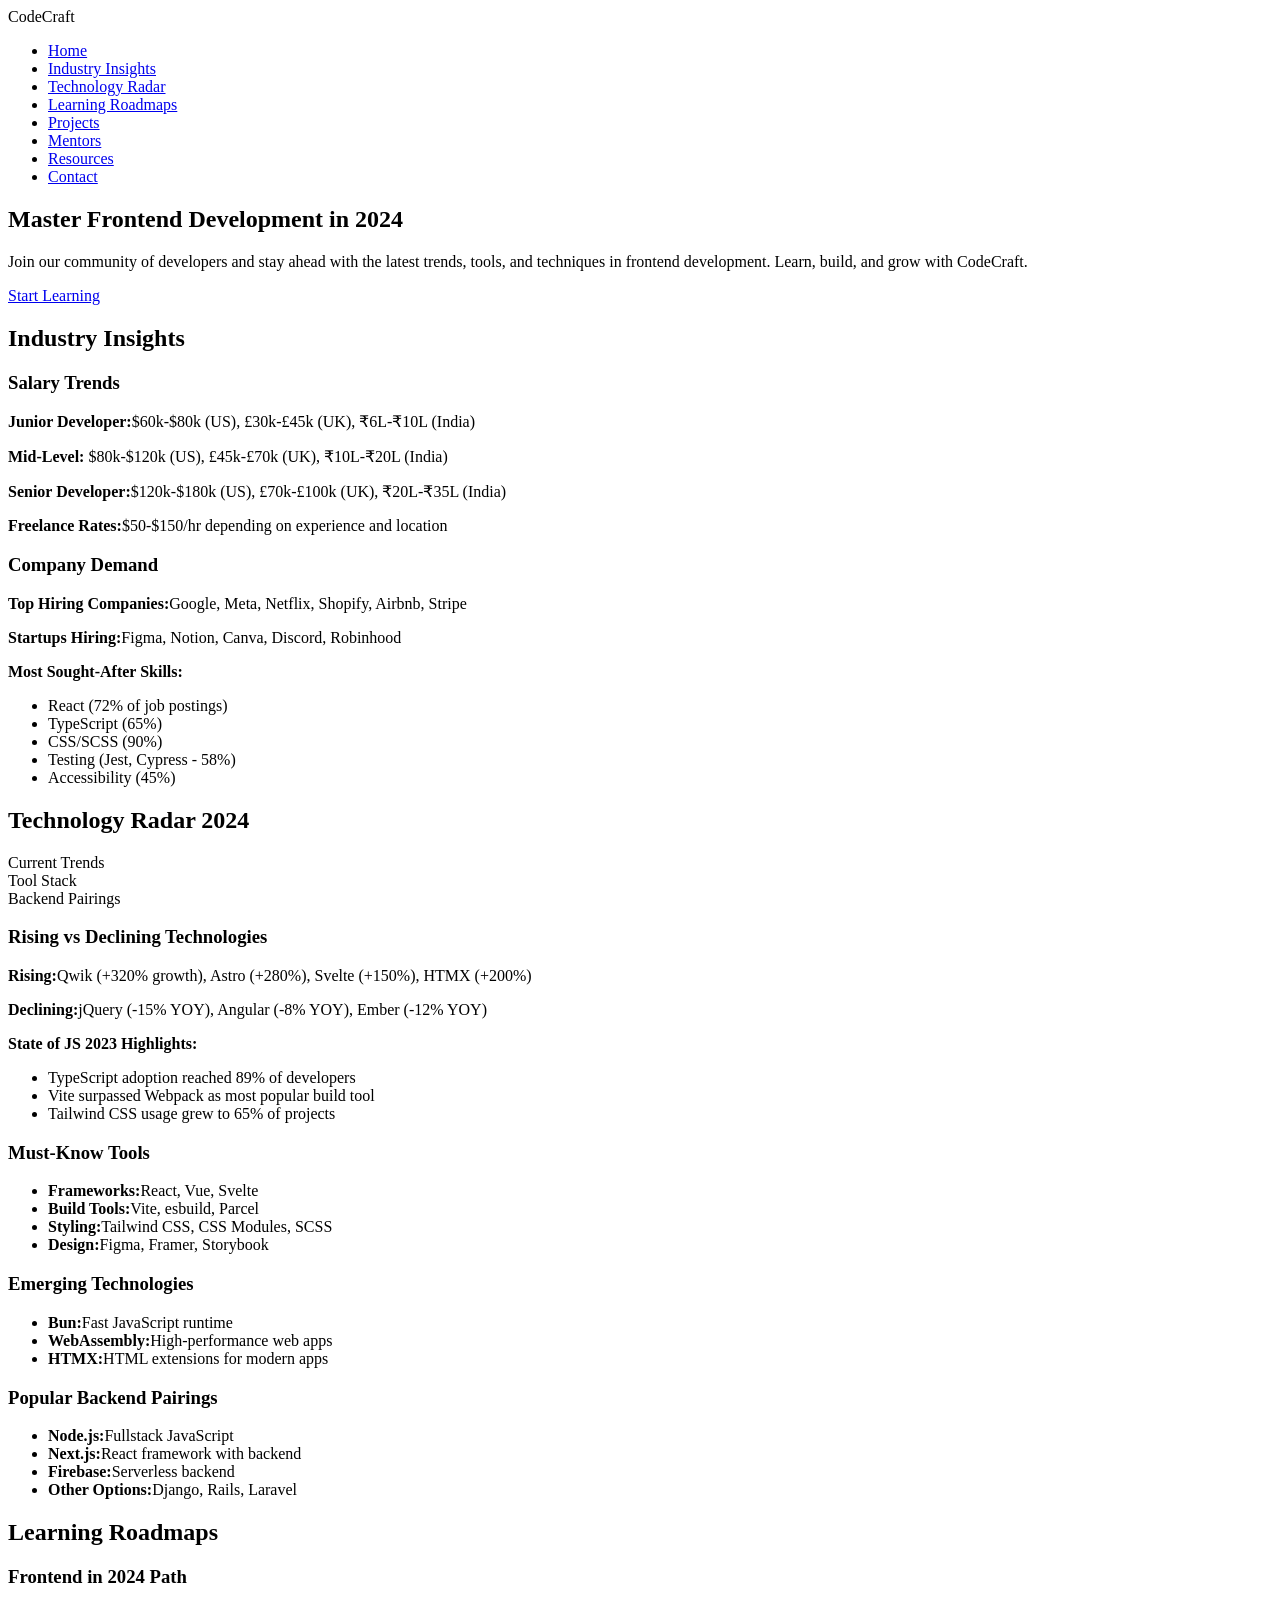
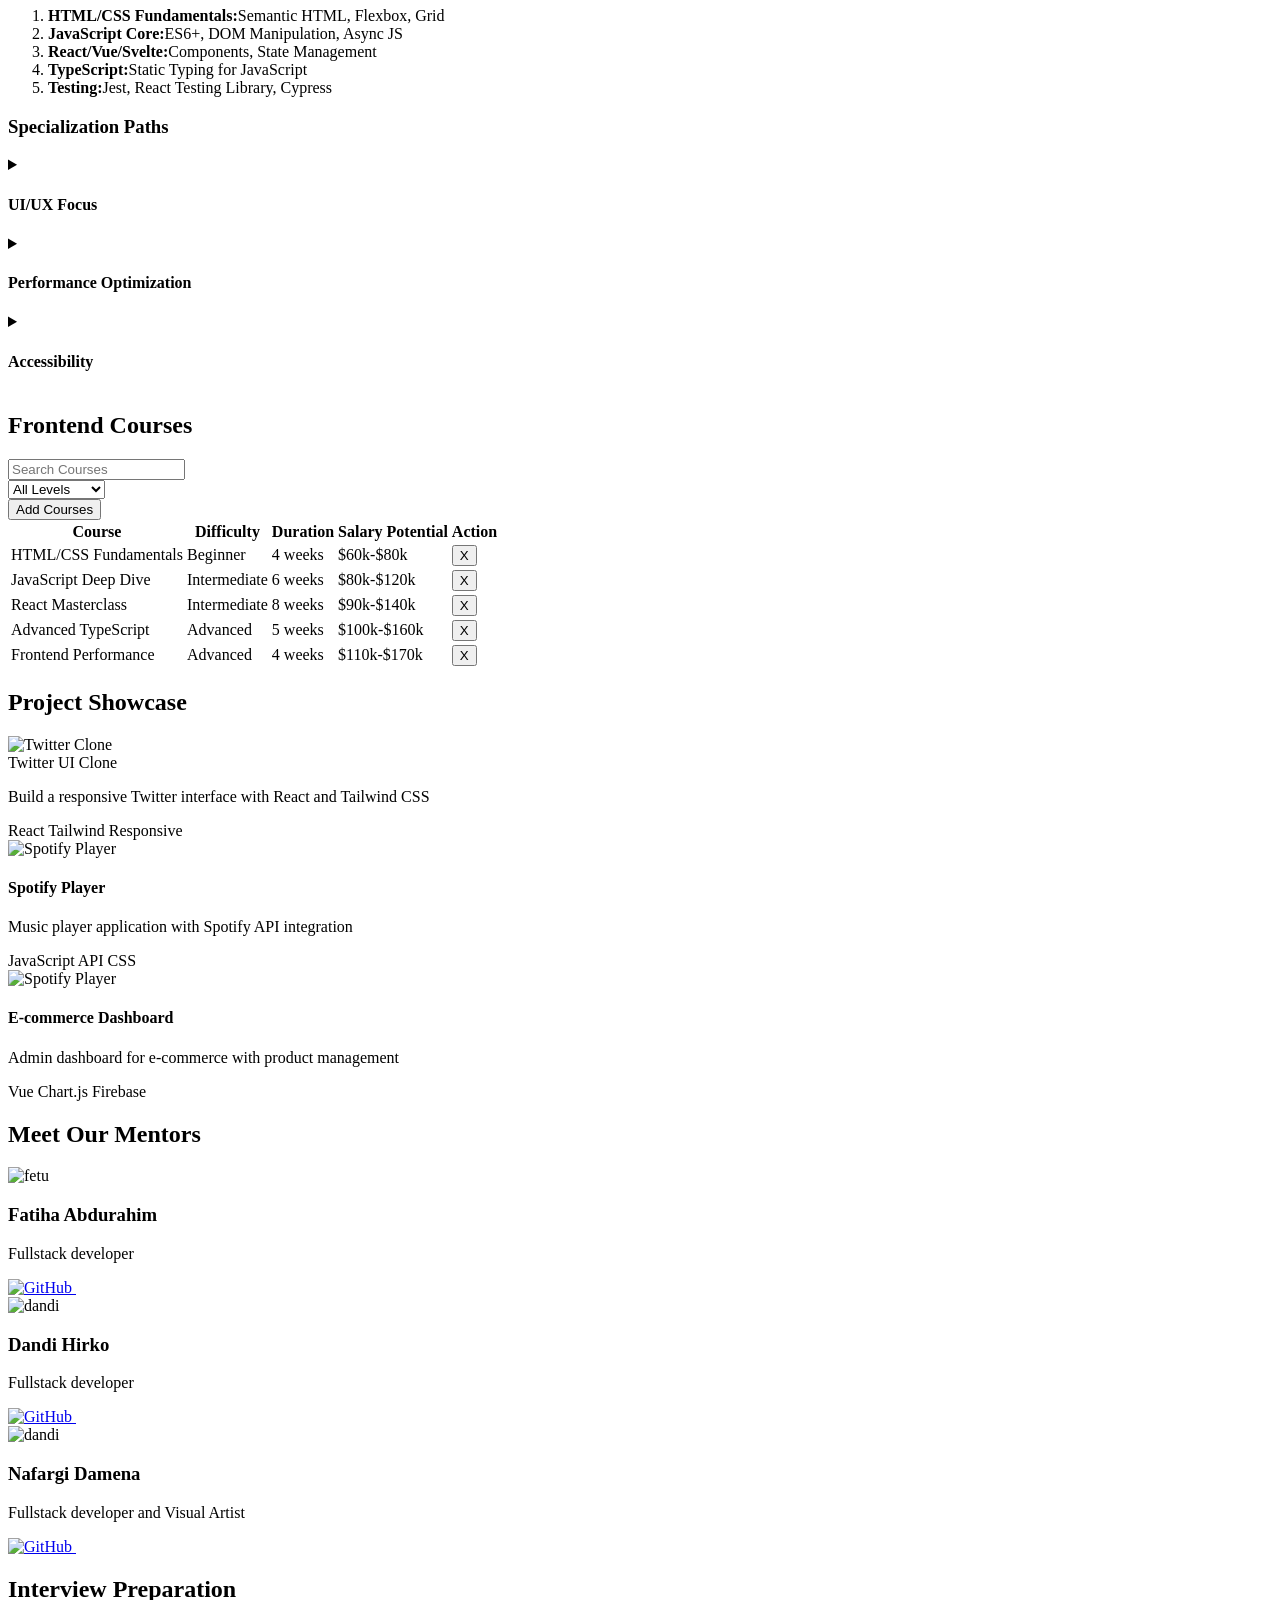
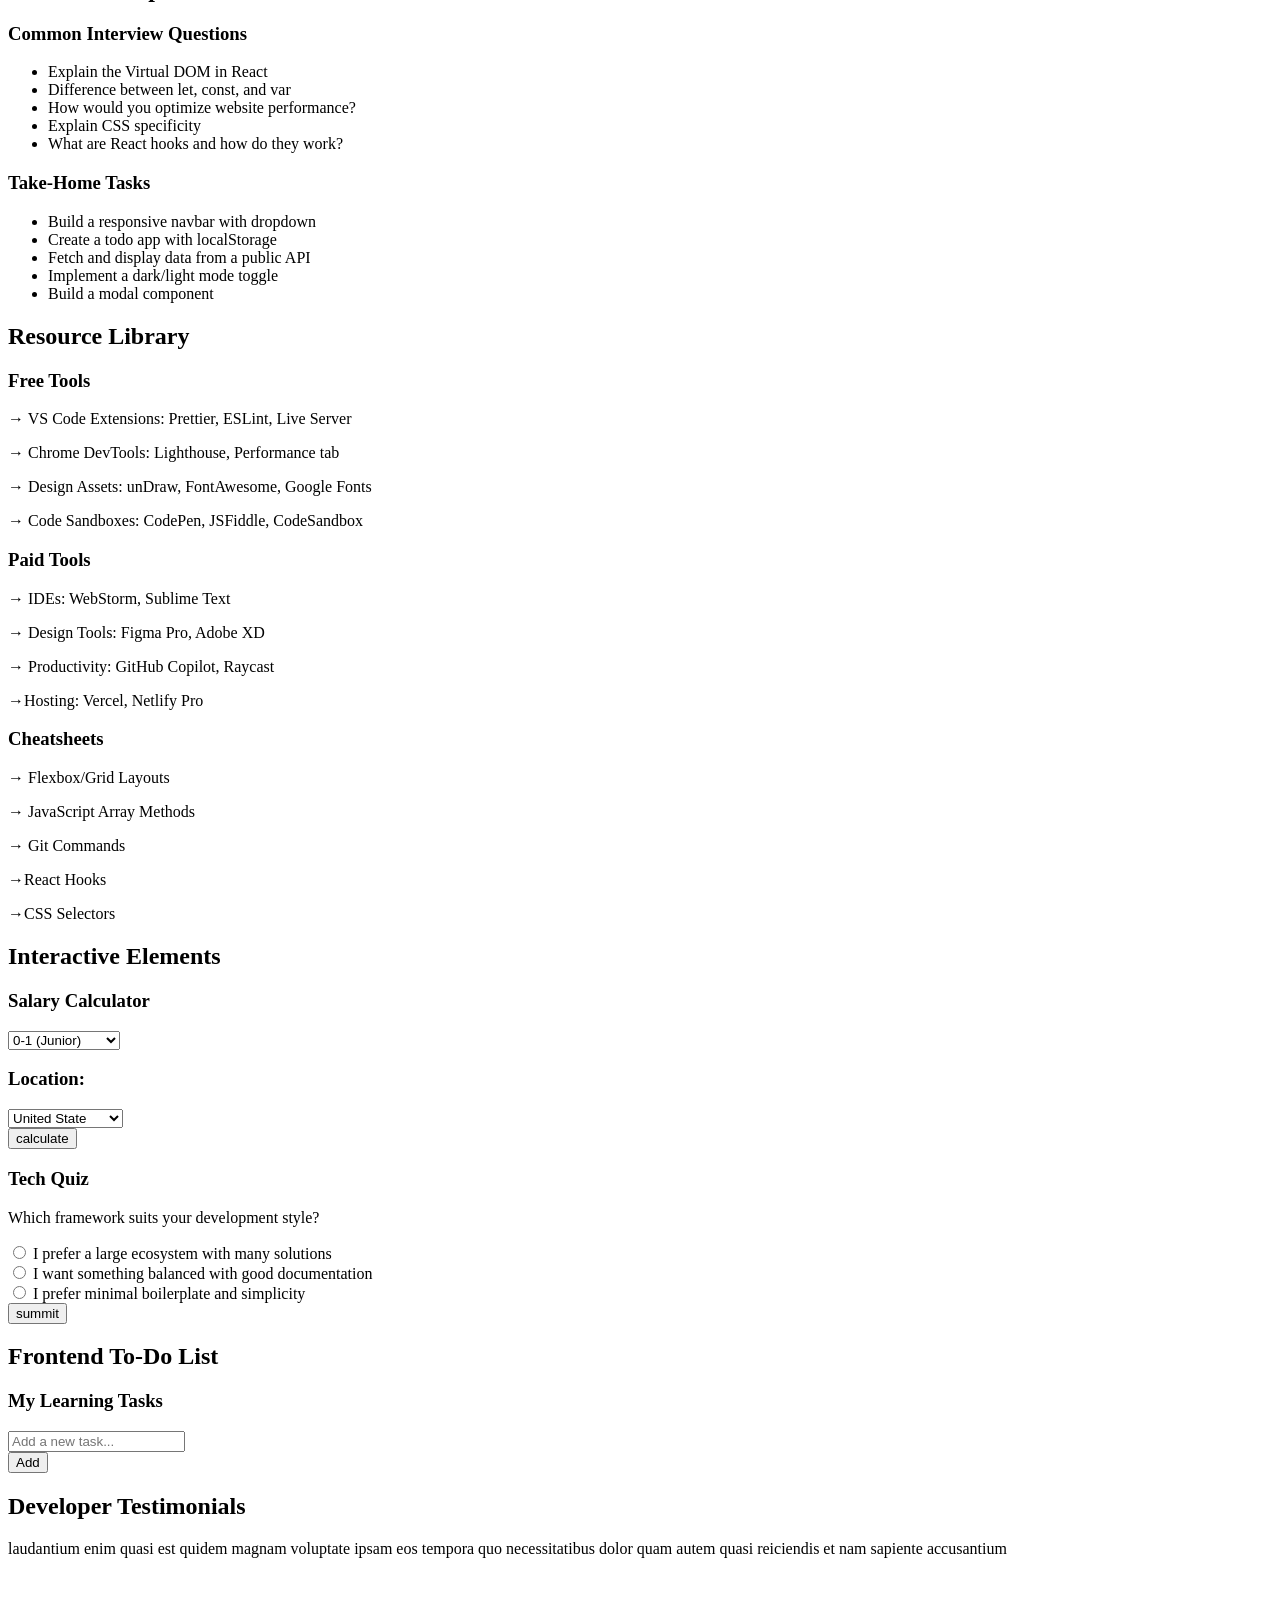
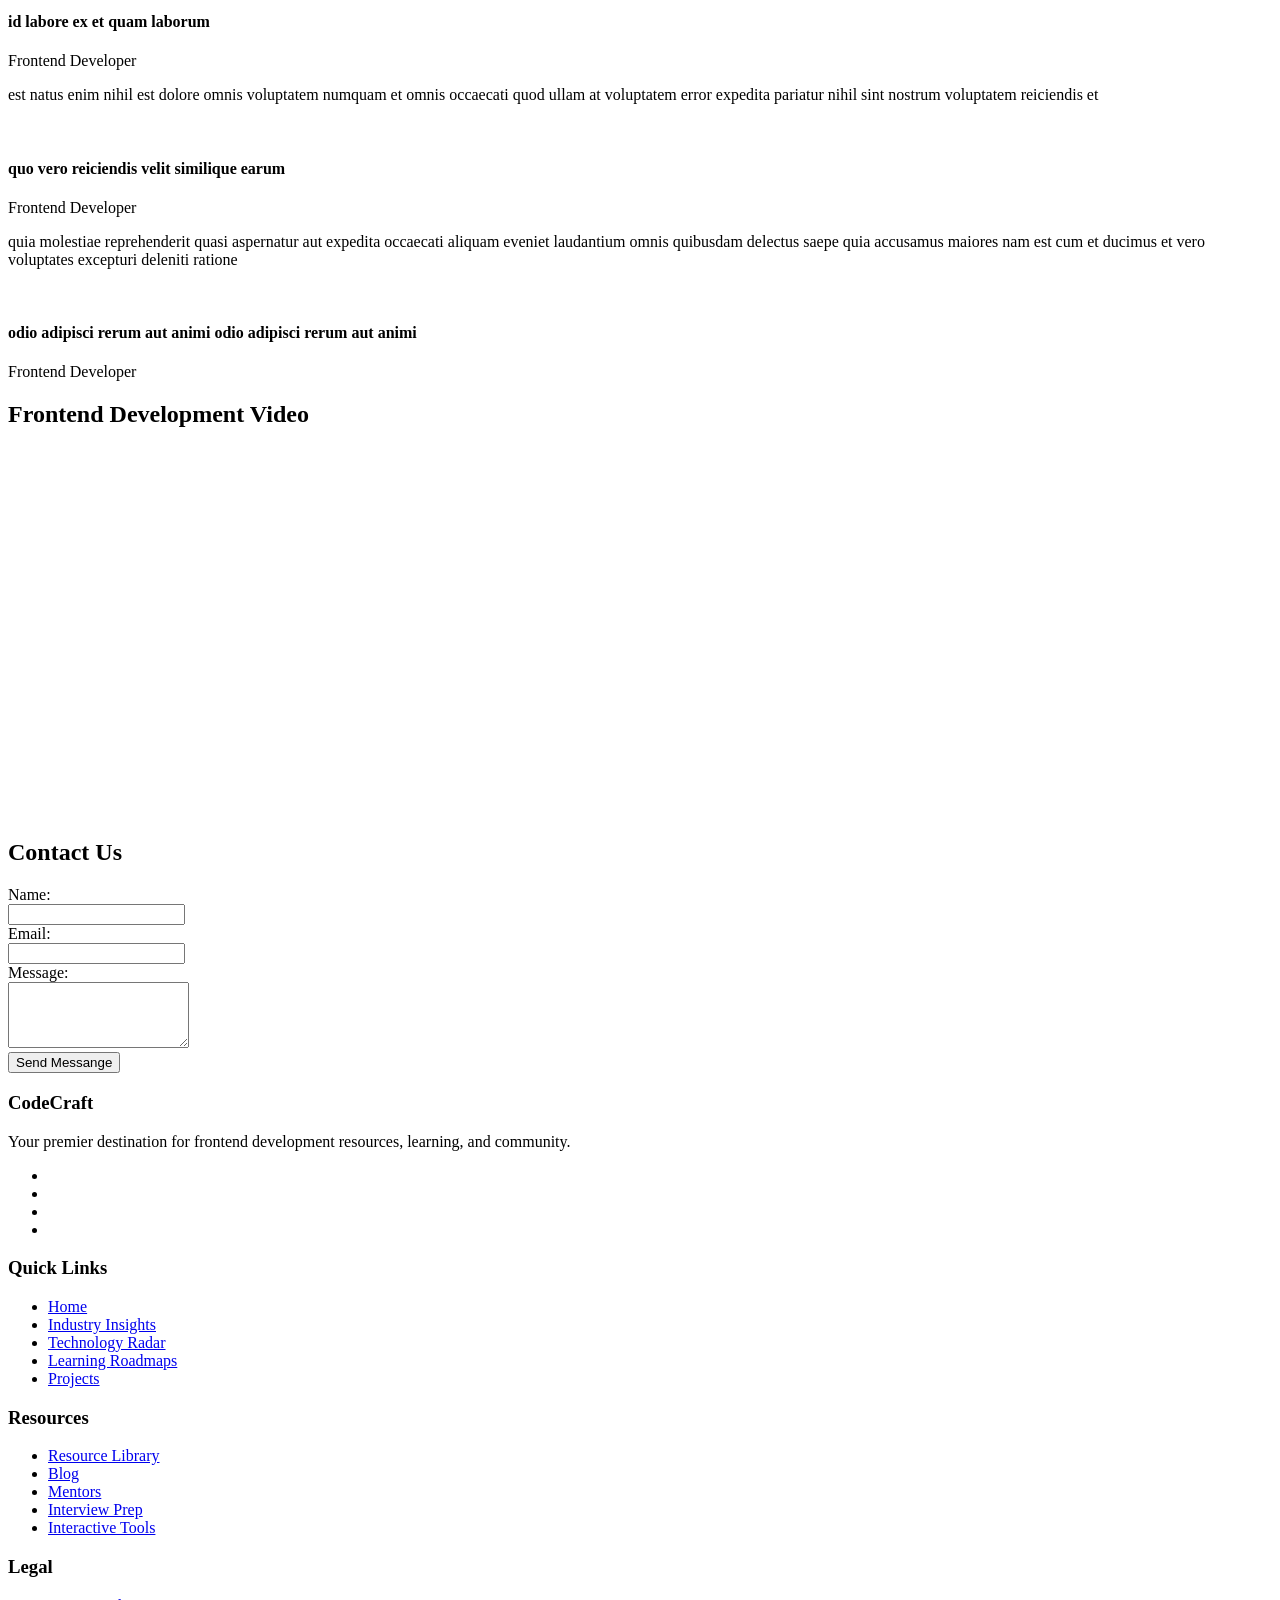
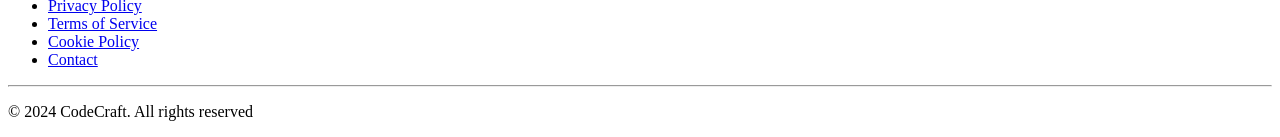
==== craft.html @ 76ecaa7c "Add craft.html" ====
<!DOCTYPE html>
<html lang="en">

<head>
    <meta charset="UTF-8">
    <meta name="viewport" content="width=device-width, initial-scale=1.0">
    <title>code craft | frontend development hub</title>
</head>

<body>
    <header>
        <div class="continer">
            <nav>
                <div>
                    <span>CodeCraft</span>

                </div>
                <div>
                    <ul>
                        <li><a href="#">Home</a></li>
                        <li><a href="#">Industry Insights</a></li>
                        <li><a href="#">Technology Radar</a></li>
                        <li><a href="#">Learning Roadmaps</a></li>
                        <li><a href="#">Projects</a></li>
                        <li><a href="#">Mentors</a></li>
                        <li><a href="#">Resources</a></li>
                        <li><a href="#">Contact</a></li>
                    </ul>

                </div>

            </nav>
        </div>
    </header>
    <section>
        <div>
            <h1>Master Frontend Development in 2024</h1>
            <p>Join our community of developers and stay ahead with the latest trends, tools, and techniques in frontend
                development.
                Learn, build, and grow with CodeCraft.</p>
            <a href=#>Start Learning</a>
        </div>

    </section>
    <section>
        <div>
            <h2>Industry Insights</h2>
            <div>
                <h3>Salary Trends</h3>


                <p><strong>Junior Developer:</strong>$60k-$80k (US), £30k-£45k (UK), ₹6L-₹10L (India)

                <p><strong>Mid-Level:</strong> $80k-$120k (US), £45k-£70k (UK), ₹10L-₹20L (India)</p>

                <p><strong>Senior Developer:</strong>$120k-$180k (US), £70k-£100k (UK), ₹20L-₹35L (India)</p>

                <p><strong>Freelance Rates:</strong>$50-$150/hr depending on experience and location
                </p>
            </div>
            <div>
                <h3>Company Demand</h3>
                <p><strong>Top Hiring Companies:</strong>Google, Meta, Netflix, Shopify, Airbnb, Stripe</p>
                <p><strong>Startups Hiring:</strong>Figma, Notion, Canva, Discord, Robinhood</p>
                <p><strong>Most Sought-After Skills:</strong>
                <ul>
                    <li>React (72% of job postings)</li>
                    <li>TypeScript (65%)</li>
                    <li>CSS/SCSS (90%)</li>
                    <li>Testing (Jest, Cypress - 58%)</li>
                    <li>Accessibility (45%)</li>
                </ul>
                </p>

            </div>
        </div>
    </section>
    <section>
        <div>
            <div>
                <h2>Technology Radar 2024</h2>
            </div>
            <div>
                <div>Current Trends</div>
                <div>Tool Stack</div>
                <div>Backend Pairings</div>
            </div>
            <div>
                <h3>Rising vs Declining Technologies</h3>
                <p><strong>Rising:</strong>Qwik (+320% growth), Astro (+280%), Svelte (+150%), HTMX (+200%)</p>
                <p><strong>Declining:</strong>jQuery (-15% YOY), Angular (-8% YOY), Ember (-12% YOY)</p>
                <p><strong>State of JS 2023 Highlights:</strong>
                <ul>
                    <li>TypeScript adoption reached 89% of developers</li>
                    <li>Vite surpassed Webpack as most popular build tool</li>
                    <li>Tailwind CSS usage grew to 65% of projects</li>
                </ul>
                </p>
            </div>
            <div>
                <h3>Must-Know Tools</h3>
                <ul>
                    <li><strong>Frameworks:</strong>React, Vue, Svelte</li>
                    <li><strong>Build Tools:</strong>Vite, esbuild, Parcel</li>
                    <li><strong>Styling:</strong>Tailwind CSS, CSS Modules, SCSS</li>
                    <li><strong>Design:</strong>Figma, Framer, Storybook</li>
                </ul>
                <h3>Emerging Technologies</h3>
                <ul>
                    <li><strong>Bun:</strong>Fast JavaScript runtime</li>
                    <li><strong>WebAssembly:</strong>High-performance web apps</li>
                    <li><strong>HTMX:</strong>HTML extensions for modern apps</li>
                </ul>
            </div>
            <div>
                <h3>Popular Backend Pairings</h3>
                <ul>
                    <li><strong>Node.js:</strong>Fullstack JavaScript</li>
                    <li><strong>Next.js:</strong>React framework with backend</li>
                    <li><strong>Firebase:</strong>Serverless backend</li>
                    <li><strong>Other Options:</strong>Django, Rails, Laravel</li>
                </ul>
            </div>
        </div>

    </section>
    <section>
        <div>
            <h2>Learning Roadmaps</h2>

            <div>
                <h3>Frontend in 2024 Path</h3>
                <ol>
                    <li>
                        <strong>HTML/CSS Fundamentals:</strong>Semantic HTML, Flexbox, Grid
                    </li>
                    <li>
                        <strong>JavaScript Core:</strong>ES6+, DOM Manipulation, Async JS
                    </li>
                    <li>
                        <strong>React/Vue/Svelte:</strong>Components, State Management
                    </li>
                    <li>
                        <strong>TypeScript:</strong>Static Typing for JavaScript
                    </li>
                    <li>
                        <strong>Testing:</strong>Jest, React Testing Library, Cypress
                    </li>
                </ol>

            </div>
            <div>
                <div>
                    <h3>Specialization Paths</h3>
                </div>
                <div>
                    <details>
                        <summary>
                            <h4>UI/UX Focus</h4>
                        </summary>
                        <ul>
                            <li><strong>Figma for prototyping</strong></li>
                            <li><strong>Framer for animations</strong></li>
                            <li><strong>Design systems</strong></li>
                            <li><strong>User research basics</strong></li>
                        </ul>
                    </details>
                </div>
                <div>
                    <details>
                        <summary>
                            <h4>Performance Optimization</h4>
                        </summary>
                        <ul>
                            <li><strong>Web Vitals metrics</strong></li>
                            <li><strong>Lighthouse audits</strong></li>
                            <li><strong>Bundle size reduction</strong></li>
                            <li><strong>Lazy loading</strong></li>
                        </ul>
                    </details>
                </div>
                <div>
                    <details>
                        <summary>
                            <h4>Accessibility</h4>
                        </summary>
                        <ul>
                            <li><strong>WCAG guidelines</strong></li>
                            <li><strong>ARIA attributes</strong></li>
                            <li><strong>Screen reader testing</strong></li>
                            <li><strong>Color contrast</strong></li>
                        </ul>
                    </details>
                </div>
            </div>
        </div>
    </section>
    <section>
        <div>
            <h2>Frontend Courses</h2>
            <div>
                <div>
                    <input type="text" placeholder="Search Courses">
                </div>
                <div>
                    <select name="" id="">
                        <option value="all">All Levels</option>
                        <option value="beginner">Beginner</option>
                        <option value="intermediate">Intermediate</option>
                        <option value="advanced">Advanced</option>
                    </select>
                </div>
                <div>
                    <button>Add Courses</button>
                </div>
            </div>
            <div>
                <table>
                    <thead>
                        <tr>
                            <th>Course</th>
                            <th>Difficulty</th>
                            <th>Duration</th>
                            <th>Salary Potential</th>
                            <th>Action</th>
                        </tr>
                    </thead>
                    <tbody>

                        <tr>
                            <td>HTML/CSS Fundamentals</td>
                            <td><span>Beginner</span></td>
                            <td>4 weeks</td>
                            <td>$60k-$80k</td>
                            <td><button>X</button></td>
                        </tr>
                        <tr>
                            <td>JavaScript Deep Dive</td>
                            <td><span>Intermediate</span></td>
                            <td>6 weeks</td>
                            <td>$80k-$120k</td>
                            <td><button>X</button></td>
                        </tr>
                        <tr>
                            <td>React Masterclass</td>
                            <td><span>Intermediate</span></td>
                            <td>8 weeks</td>
                            <td>$90k-$140k</td>
                            <td><button>X</button></td>
                        </tr>
                        <tr>

                            <td>Advanced TypeScript</td>
                            <td><span>Advanced</span></td>
                            <td>5 weeks</td>
                            <td>$100k-$160k</td>
                            <td><button>X</button></td>
                        </tr>
                        <tr>
                            <td>Frontend Performance</td>
                            <td><span>Advanced</span></td>
                            <td>4 weeks</td>
                            <td>$110k-$170k</td>
                            <td><button>X</button></td>
                        </tr>

                    </tbody>
                </table>
            </div>
        </div>
    </section>
    <section>
        <div>
            <h2>Project Showcase</h2>
            <div>
                <div>
                    <div><img
                            src="https://img.freepik.com/premium-vector/twitter-logo-square-icon_444390-7003.jpg?w=900"
                            alt="Twitter Clone" width="100px" height="100px">
                    </div>
                    <div>Twitter UI Clone</h4>
                        <p>Build a responsive Twitter interface with React and Tailwind CSS</p>
                    </div>
                    <div>
                        <span>React</span>
                        <span>Tailwind</span>
                        <span>Responsive</span>
                    </div>

                </div>
                <div>
                    <div><img
                            src="https://images.unsplash.com/photo-1614680376573-df3480f0c6ff?ixlib=rb-4.0.3&ixid=M3wxMjA3fDB8MHxwaG90by1wYWdlfHx8fGVufDB8fHx8fA%3D%3D&auto=format&fit=crop&w=1074&q=80"
                            alt="Spotify Player" width="100px" height="100px">
                    </div>
                    <div>
                        <h4>Spotify Player</h4>
                        <p>Music player application with Spotify API integration</p>
                    </div>
                    <div>
                        <span>JavaScript</span>
                        <span>API</span>
                        <span>CSS</span>
                    </div>

                </div>
                <div>
                    <div><img
                            src="https://images.unsplash.com/photo-1551288049-bebda4e38f71?ixlib=rb-4.0.3&ixid=M3wxMjA3fDB8MHxwaG90by1wYWdlfHx8fGVufDB8fHx8fA%3D%3D&auto=format&fit=crop&w=1170&q=80"
                            alt="Spotify Player" width="100px" height="100px">
                    </div>
                    <div>
                        <h4>E-commerce Dashboard</h4>
                        <p>Admin dashboard for e-commerce with product management</p>
                    </div>
                    <div>
                        <span>Vue</span>
                        <span>Chart.js</span>
                        <span>Firebase</span>
                    </div>
                </div>
            </div>
        </div>
    </section>
    <section>
        <div>
            <h2>Meet Our Mentors</h2>
            <div>
                <div>
                    <img src="https://zcodecrafthub.netlify.app/feti.jpg" alt="fetu" width="100px" height="130px">
                </div>
                <div>
                    <h3>Fatiha Abdurahim</h3>
                    <p>Fullstack developer</p>
                </div>
                <div>
                    <a href="https://github.com/FetuTechTamer" target="_blank" aria-label="GitHub">
                        <img src="https://cdn-icons-png.flaticon.com/512/25/25231.png" alt="GitHub" width="10px">
                    </a>
                    <a
                        href="https://www.linkedin.com/in/fethiya-abdurehim-3a0248331/?utm_source=share&utm_campaign=share_via&utm_content=profile&utm_medium=android_app">
                        <img src="https://encrypted-tbn0.gstatic.com/images?q=tbn:ANd9GcQHjaWdL1jThxGQEdDfHxH_ePiadNNNBwbu6A&s"
                            alt="" width="10px">
                    </a>

                </div>
            </div>
            <div>
                <div>
                    <img src="https://zcodecrafthub.netlify.app/dandi.jpg" alt="dandi" width="100px" height="130px">
                </div>
                <div>
                    <h3>Dandi Hirko</h3>
                    <p>Fullstack developer</p>
                </div>
                <div>
                    <a href="https://github.com/dandi" target="_blank" aria-label="GitHub">
                        <img src="https://cdn-icons-png.flaticon.com/512/25/25231.png" alt="GitHub" width="10px">
                    </a>
                    <a href="https://www.linkedin.com/in/dandi/">
                        <img src="https://encrypted-tbn0.gstatic.com/images?q=tbn:ANd9GcQHjaWdL1jThxGQEdDfHxH_ePiadNNNBwbu6A&s"
                            alt="" width="10px">
                    </a>

                </div>
            </div>
            <div>
                <div>
                    <img src="https://zcodecrafthub.netlify.app/nafi.jpg" alt="dandi" width="100px" height="130px">
                </div>
                <div>
                    <h3>Nafargi Damena</h3>
                    <p>Fullstack developer and Visual Artist</p>
                </div>
                <div>
                    <a href="https://github.com/nafargi" target="_blank" aria-label="GitHub">
                        <img src="https://cdn-icons-png.flaticon.com/512/25/25231.png" alt="GitHub" width="10px">
                    </a>
                    <a href="https://www.linkedin.com/in/nafargidamena/">
                        <img src="https://encrypted-tbn0.gstatic.com/images?q=tbn:ANd9GcQHjaWdL1jThxGQEdDfHxH_ePiadNNNBwbu6A&s"
                            alt="" width="10px">
                    </a>

                </div>
            </div>

        </div>
    </section>
    <section>
        <div>
            <h2>Interview Preparation</h2>
            <div>
                <h3>Common Interview Questions</h3>
                <ul>
                    <li>Explain the Virtual DOM in React</li>
                    <li>Difference between let, const, and var</li>
                    <li>How would you optimize website performance?</li>
                    <li>Explain CSS specificity</li>
                    <li>What are React hooks and how do they work?</li>
                </ul>
            </div>
            <div>
                <h3>Take-Home Tasks</h3>
                <ul>
                    <li>Build a responsive navbar with dropdown</li>
                    <li>Create a todo app with localStorage
                    </li>
                    <li>Fetch and display data from a public API</li>
                    <li>Implement a dark/light mode toggle</li>
                    <li>Build a modal component</li>
                </ul>
            </div>
        </div>
    </section>
    <section>
        <div>
            <h2>Resource Library</h2>
            <div>
                <h3>Free Tools</h3>
                <p>&rarr; VS Code Extensions: Prettier, ESLint, Live Server</p>
                <p>&rarr; Chrome DevTools: Lighthouse, Performance tab</p>
                <p>&rarr; Design Assets: unDraw, FontAwesome, Google Fonts</p>
                <p>&rarr; Code Sandboxes: CodePen, JSFiddle, CodeSandbox</p>

            </div>
            <div>
                <h3>Paid Tools</h3>
                <p>&rarr; IDEs: WebStorm, Sublime Text</p>
                <p>&rarr; Design Tools: Figma Pro, Adobe XD</p>
                <p>&rarr; Productivity: GitHub Copilot, Raycast</p>
                <p>&rarr;Hosting: Vercel, Netlify Pro</p>
            </div>
            <div>
                <h3>Cheatsheets</h3>
                <p>&rarr; Flexbox/Grid Layouts</p>
                <p>&rarr; JavaScript Array Methods</p>
                <p>&rarr; Git Commands</p>
                <p>&rarr;React Hooks</p>
                <p>&rarr;CSS Selectors</p>
            </div>
        </div>
    </section>
    <section>
        <div>
            <div>
                <h2>Interactive Elements</h2>
                <div>
                    <label for="">
                        <h3>Salary Calculator</h3>
                    </label>
                    <select name="" id="">
                        <option value="Junior">0-1 (Junior)</option>
                        <option value="Mid-Level">2-4 (Mid-Level)</option>
                        <option value="Senior">5+ (Senior)</option>
                    </select>
                </div>
                <div>
                    <label for="">
                        <h3>Location:</h3>
                    </label>
                    <select name="" id="">
                        <option value="US">United State</option>
                        <option value="Uk">United kingdom</option>
                        <option value="Europe">Europe</option>
                        <option value="India">India</option>
                        <option value="global">Remot (global)</option>
                    </select>
                </div>
                <div>
                    <button>calculate</button>
                </div>
            </div>
            <h3>Tech Quiz</h3>
            <div>
                <div>
                    <p>Which framework suits your development style?</p>
                </div>
                <div>
                    <div>
                        <input type="radio" name="Quiz" id="option1" value="React">
                        <label for="option1">I prefer a large ecosystem with many solutions</label>
                    </div>
                    <div>
                        <input type="radio" name="Quiz" id="option2" value="React">
                        <label for="option2">I want something balanced with good documentation</label>
                    </div>
                    <div>
                        <input type="radio" name="Quiz" id="option3" value="React">
                        <label for="option3">I prefer minimal boilerplate and simplicity</label>
                    </div>

                </div>
                <div>
                    <button>summit</button>
                </div>
            </div>
        </div>
    </section>
    <section>
        <div>
            <h2>Frontend To-Do List</h2>
            <div>
                <div>
                    <h3>My Learning Tasks</h3>
                </div>
                <div>
                    <input type="label" placeholder="Add a new task...">
                </div>
                <div>
                    <button>Add</button>
                </div>
            </div>
        </div>
    </section>
    <section>
        <div>
            <h2>Developer Testimonials</h2>
            <div>
                <div>
                    <p>laudantium enim quasi est quidem magnam voluptate ipsam eos tempora quo necessitatibus dolor quam
                        autem quasi reiciendis
                        et nam sapiente accusantium</p>
                </div>
                <div>
                    <div>
                        <img src="https://i.pravatar.cc/100?img=1" alt="" width 80px>
                    </div>
                    <div>
                        <h4>id labore ex et quam laborum</h4>
                        <p>Frontend Developer</p>
                    </div>
                </div>
            </div>
            <div>
                <div>
                    <div>
                        <div>
                            <p>est natus enim nihil est dolore omnis voluptatem numquam et omnis occaecati quod ullam at
                                voluptatem error expedita
                                pariatur nihil sint nostrum voluptatem reiciendis et</p>
                        </div>
                        <div>
                            <div>
                                <img src="https://i.pravatar.cc/100?img=2" alt="" width 80px>
                            </div>
                            <div>
                                <h4>quo vero reiciendis velit similique earum</h4>
                                <p>Frontend Developer</p>
                            </div>
                        </div>
                    </div>
                </div>
            </div>
            <div>
                <div>
                    <div>
                        <p>quia molestiae reprehenderit quasi aspernatur aut expedita occaecati aliquam eveniet
                            laudantium omnis quibusdam delectus
                            saepe quia accusamus maiores nam est cum et ducimus et vero voluptates excepturi deleniti
                            ratione</p>
                    </div>
                    <div>
                        <div>
                            <img src="https://i.pravatar.cc/100?img=3" alt="" width 80px>
                        </div>
                        <div>
                            <h4>odio adipisci rerum aut animi
                                odio adipisci rerum aut animi</h4>
                            <p>Frontend Developer</p>
                        </div>
                    </div>
                </div>
            </div>

        </div>
    </section>
    <section>
        <div>
            <h2>Frontend Development Video</h2>
            <div>
                <iframe width="652" height="367" src="https://www.youtube.com/embed/Tef1e9FiSR0"
                    title="The Complete Frontend Developer Roadmap" frameborder="0"
                    allow="accelerometer; autoplay; clipboard-write; encrypted-media; gyroscope; picture-in-picture; web-share"
                    referrerpolicy="strict-origin-when-cross-origin" allowfullscreen></iframe>
            </div>
        </div>
    </section>
    <section>
        <div>
            <h2>Contact Us</h2>
            <div>
                <div>
                    <form action="" method="post">
                        <label for="name">Name:</label><br>
                        <input type="text" id="name" name="name" required><br>

                        <label for="name">Email:</label><br>
                        <input type="email" id="name" name="email" required><br>
                        <label for="message">Message:</label><br>
                        <textarea name="message" id="message" rows="4" required></textarea><br>
                </div>
                <div>
                    <input type="submit" value="Send Messange">
                </div>
            </div>
        </div>
    </section>

    <footer>
        <div>
            <div>
                <h3>CodeCraft</h3>
                <p>Your premier destination for frontend development resources, learning, and community.
                </p>
                <div>
                    <ul>
                        <li><a href="https://zcodecrafthub.netlify.app/#" target="_blank" aria-label="Twitter"><img
                                    src="https://i0.wp.com/nathanogden.com/wp-content/uploads/2017/06/Twitter-White-Logo.png?w=280&ssl=1"
                                    alt="" width="10px"></a></li>
                        <li><a href="https://zcodecrafthub.netlify.app/#" target="_blank" aria-label="GitHub"><img
                                    src="https://ph-files.imgix.net/60058201-2c97-4b80-bf4f-3ced91160181.png?auto=format"
                                    alt="" width="10px"></a></li>
                        <li><a href="https://zcodecrafthub.netlify.app/#" target="_blank" aria-label="YouTube"><img
                                    src="https://cdn-icons-png.flaticon.com/256/121/121504.png" alt="" width="10px"></a>
                        </li>
                        <li><a href="https://zcodecrafthub.netlify.app/#" target="_blank" aria-label="Linkedin"><img
                                    src="https://www.logo.wine/a/logo/LinkedIn/LinkedIn-Icon-Black-Logo.wine.svg" alt=""
                                    width="15px"></a></li>


                    </ul>
                </div>
            </div>
            <div>
                <h3>Quick Links</h3>
                <div>
                    <ul>
                        <li><a href="https://zcodecrafthub.netlify.app/#home">Home</a></li>
                        <li><a href="https://zcodecrafthub.netlify.app/#insights">Industry Insights</a></li>
                        <li><a href="https://zcodecrafthub.netlify.app/#tech">Technology Radar</a></li>
                        <li><a href="https://zcodecrafthub.netlify.app/#learning">Learning Roadmaps</a></li>
                        <li><a href="https://zcodecrafthub.netlify.app/#projects">Projects</a></li>
                    </ul>
                </div>
            </div>
            <div>
                <h3>Resources</h3>
                <div>
                    <ul>
                        <li><a href="https://zcodecrafthub.netlify.app/#resources">Resource Library</a></li>
                        <li><a href="https://zcodecrafthub.netlify.app/#blog">Blog</a></li>
                        <li><a href="https://zcodecrafthub.netlify.app/#mentors">Mentors</a></li>
                        <li><a href="https://zcodecrafthub.netlify.app/#interview">Interview Prep</a></li>
                        <li><a href="https://zcodecrafthub.netlify.app/#interactive">Interactive Tools</a></li>
                    </ul>
                </div>
            </div>
            <div>
                <h3>Legal</h3>
                <div>
                    <ul>
                        <li><a href="https://zcodecrafthub.netlify.app/#">Privacy Policy</a></li>
                        <li><a href="https://zcodecrafthub.netlify.app/#">Terms of Service</a></li>
                        <li><a href="https://zcodecrafthub.netlify.app/#">Cookie Policy</a></li>
                        <li><a href="https://zcodecrafthub.netlify.app/#contact">Contact</a></li>
                    </ul>
                </div>
            </div>
            <hr>
            <div>
                <p>© 2024 CodeCraft. All rights reserved</p>
            </div>
        </div>
    </footer>
</body>

</html>
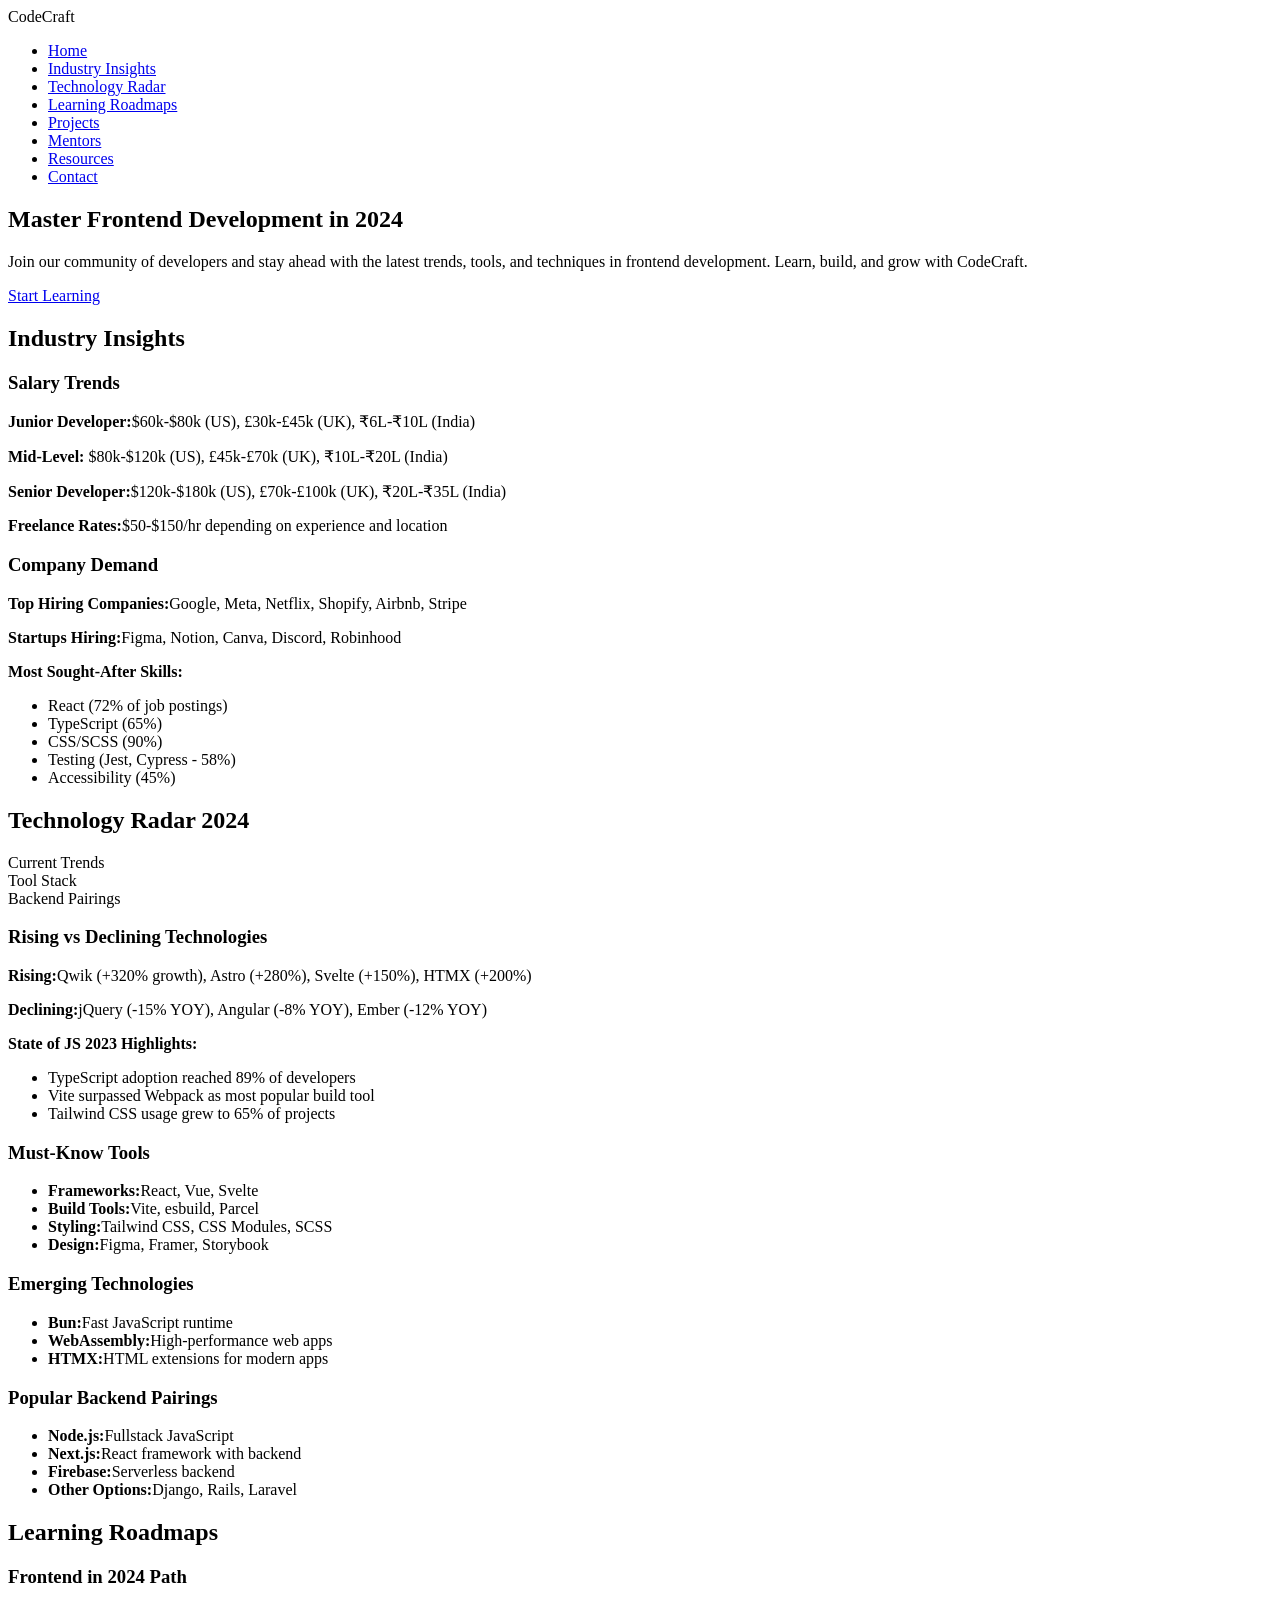
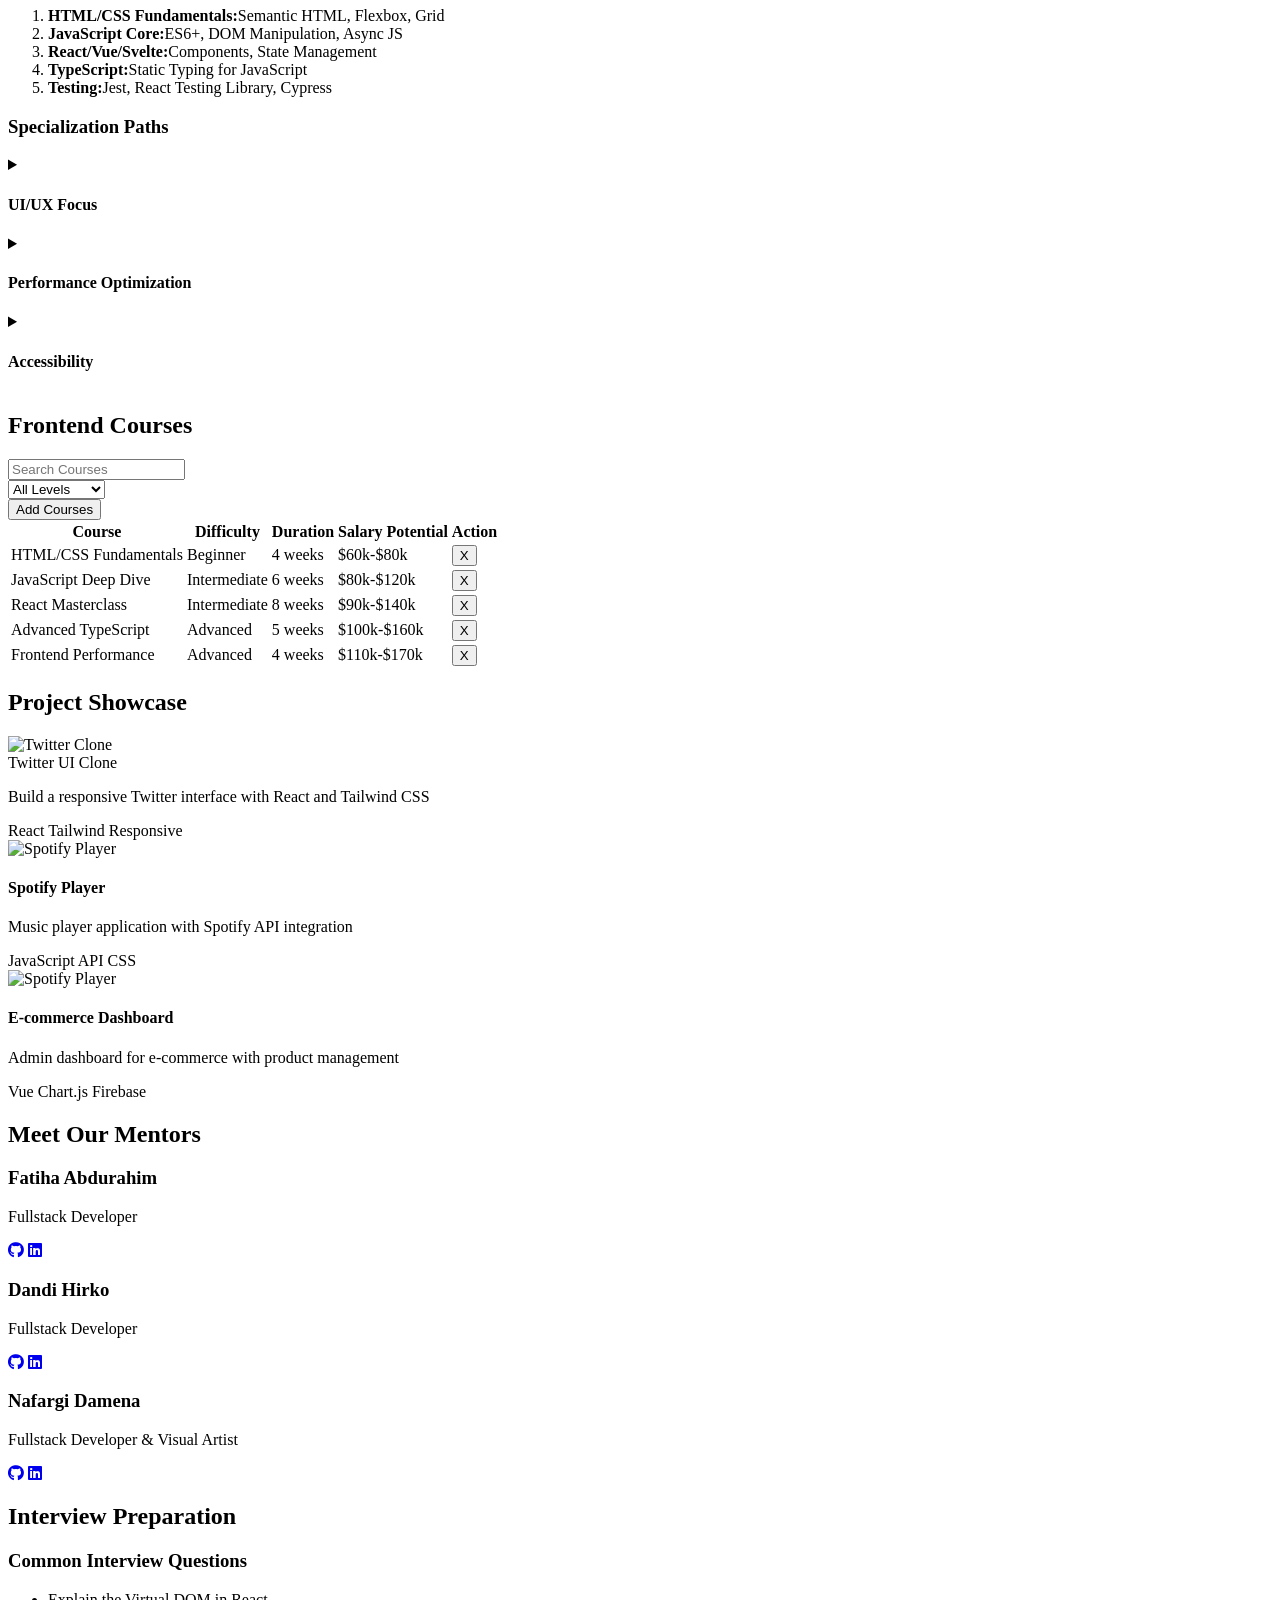
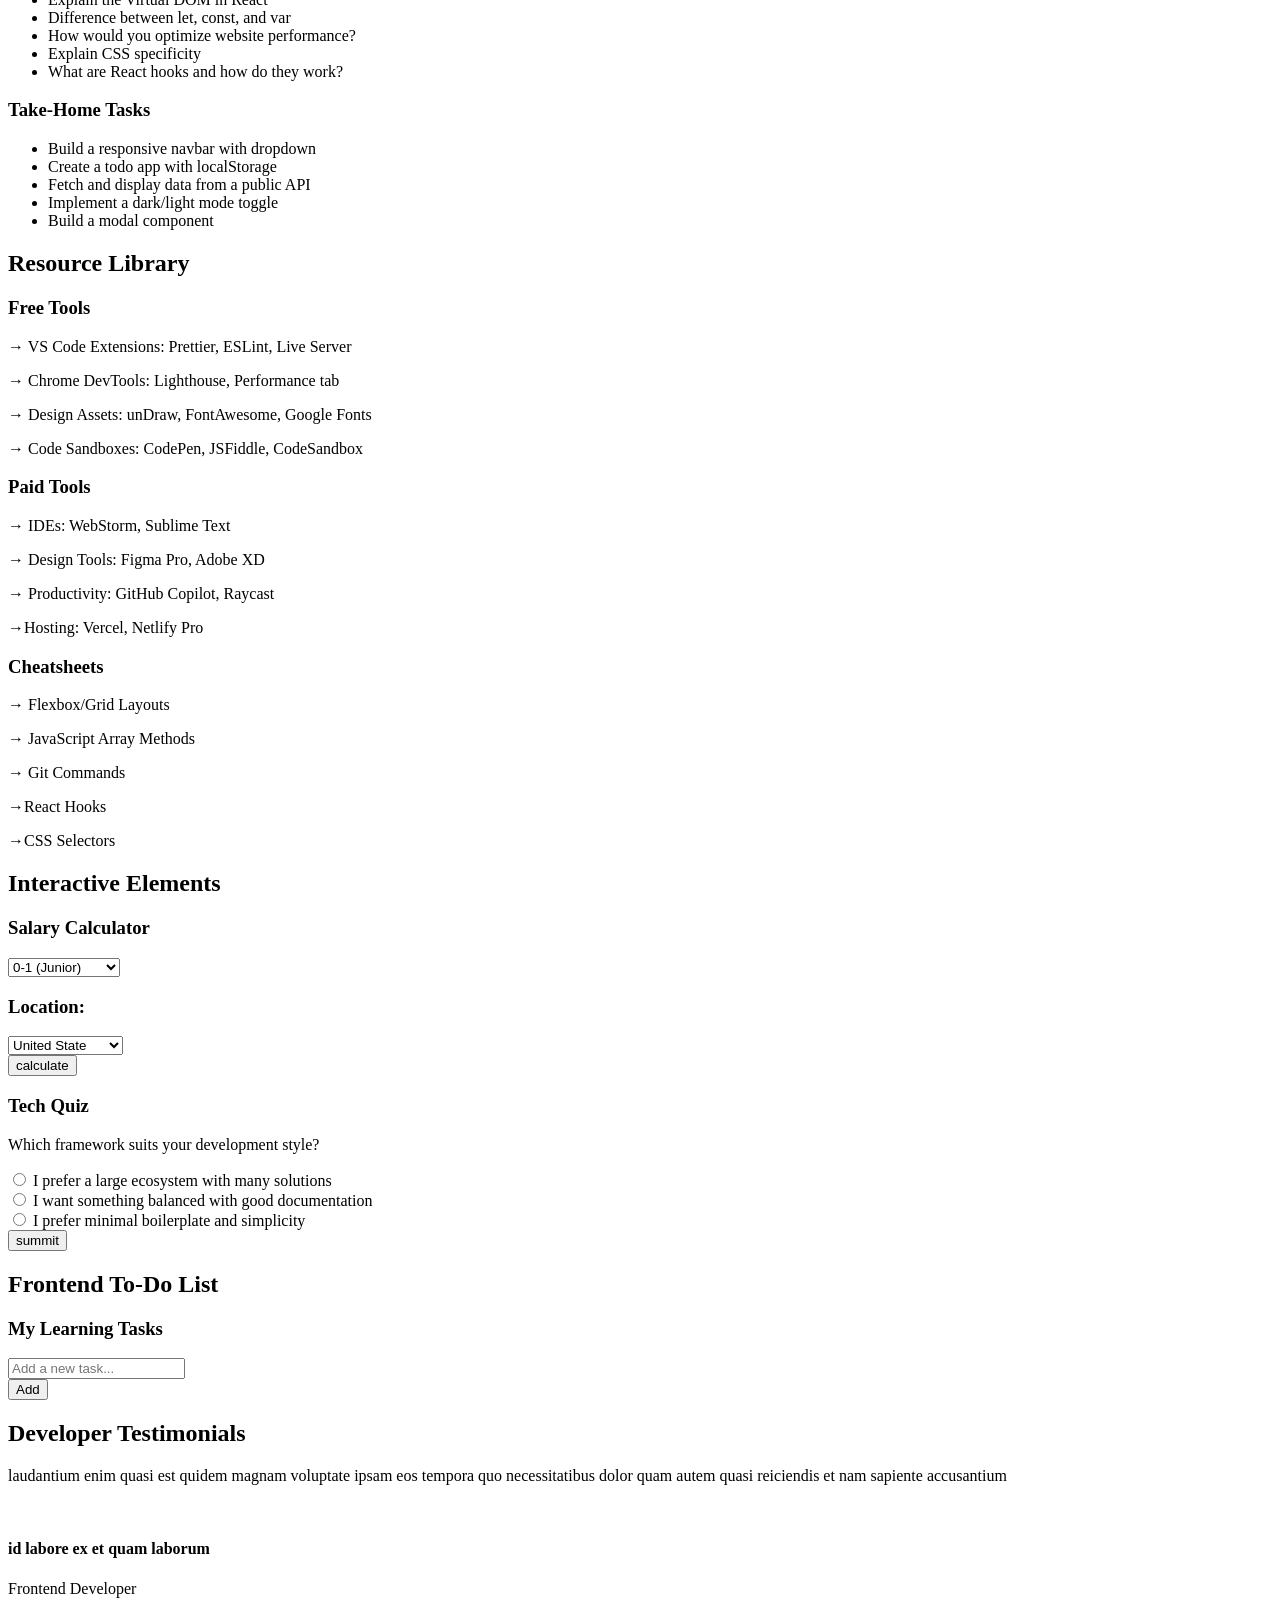
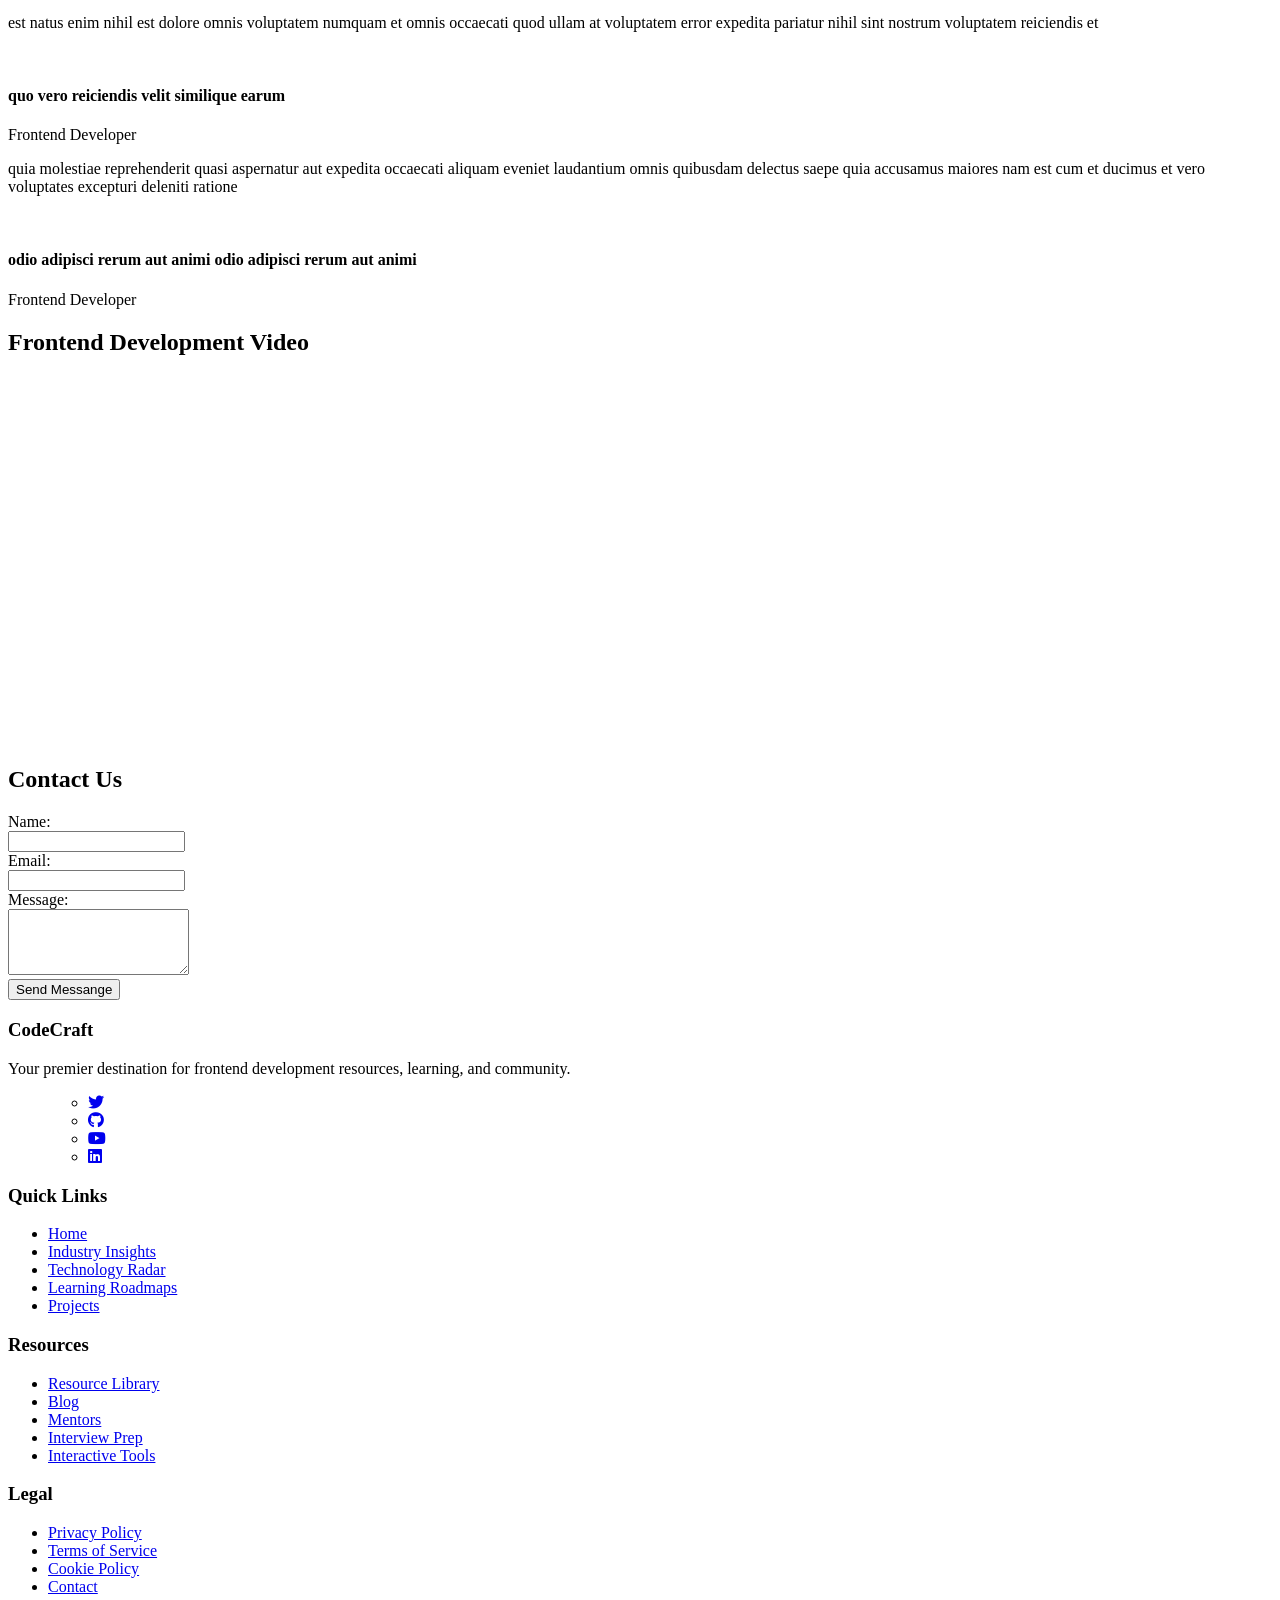
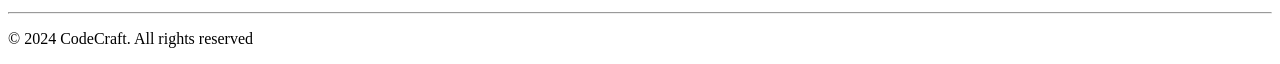
==== commit 4db16ee2: "update html" ====
--- a/craft.html
+++ b/craft.html
@@ -4,7 +4,11 @@
 <head>
     <meta charset="UTF-8">
     <meta name="viewport" content="width=device-width, initial-scale=1.0">
-    <title>code craft | frontend development hub</title>
+    <title>CodeCraft | Frontend Development Hub</title>
+
+    <!-- Font Awesome Icons (WORKING) -->
+    <link rel="stylesheet"
+        href="https://cdnjs.cloudflare.com/ajax/libs/font-awesome/6.5.1/css/all.min.css">
 </head>
 
 <body>
@@ -322,68 +326,30 @@
             </div>
         </div>
     </section>
-    <section>
-        <div>
-            <h2>Meet Our Mentors</h2>
-            <div>
-                <div>
-                    <img src="https://zcodecrafthub.netlify.app/feti.jpg" alt="fetu" width="100px" height="130px">
-                </div>
-                <div>
-                    <h3>Fatiha Abdurahim</h3>
-                    <p>Fullstack developer</p>
-                </div>
-                <div>
-                    <a href="https://github.com/FetuTechTamer" target="_blank" aria-label="GitHub">
-                        <img src="https://cdn-icons-png.flaticon.com/512/25/25231.png" alt="GitHub" width="10px">
-                    </a>
-                    <a
-                        href="https://www.linkedin.com/in/fethiya-abdurehim-3a0248331/?utm_source=share&utm_campaign=share_via&utm_content=profile&utm_medium=android_app">
-                        <img src="https://encrypted-tbn0.gstatic.com/images?q=tbn:ANd9GcQHjaWdL1jThxGQEdDfHxH_ePiadNNNBwbu6A&s"
-                            alt="" width="10px">
-                    </a>
-
-                </div>
-            </div>
-            <div>
-                <div>
-                    <img src="https://zcodecrafthub.netlify.app/dandi.jpg" alt="dandi" width="100px" height="130px">
-                </div>
-                <div>
-                    <h3>Dandi Hirko</h3>
-                    <p>Fullstack developer</p>
-                </div>
-                <div>
-                    <a href="https://github.com/dandi" target="_blank" aria-label="GitHub">
-                        <img src="https://cdn-icons-png.flaticon.com/512/25/25231.png" alt="GitHub" width="10px">
-                    </a>
-                    <a href="https://www.linkedin.com/in/dandi/">
-                        <img src="https://encrypted-tbn0.gstatic.com/images?q=tbn:ANd9GcQHjaWdL1jThxGQEdDfHxH_ePiadNNNBwbu6A&s"
-                            alt="" width="10px">
-                    </a>
-
-                </div>
-            </div>
-            <div>
-                <div>
-                    <img src="https://zcodecrafthub.netlify.app/nafi.jpg" alt="dandi" width="100px" height="130px">
-                </div>
-                <div>
-                    <h3>Nafargi Damena</h3>
-                    <p>Fullstack developer and Visual Artist</p>
-                </div>
-                <div>
-                    <a href="https://github.com/nafargi" target="_blank" aria-label="GitHub">
-                        <img src="https://cdn-icons-png.flaticon.com/512/25/25231.png" alt="GitHub" width="10px">
-                    </a>
-                    <a href="https://www.linkedin.com/in/nafargidamena/">
-                        <img src="https://encrypted-tbn0.gstatic.com/images?q=tbn:ANd9GcQHjaWdL1jThxGQEdDfHxH_ePiadNNNBwbu6A&s"
-                            alt="" width="10px">
-                    </a>
-
-                </div>
-            </div>
-
+   <section>
+        <h2>Meet Our Mentors</h2>
+
+        <div>
+            <h3>Fatiha Abdurahim</h3>
+            <p>Fullstack Developer</p>
+            <a href="https://github.com/FetuTechTamer" target="_blank"><i class="fab fa-github"></i></a>
+            <a href="https://www.linkedin.com/in/fethiya-abdurehim-3a0248331/" target="_blank"><i
+                    class="fab fa-linkedin"></i></a>
+        </div>
+
+        <div>
+            <h3>Dandi Hirko</h3>
+            <p>Fullstack Developer</p>
+            <a href="https://github.com/dandi" target="_blank"><i class="fab fa-github"></i></a>
+            <a href="https://www.linkedin.com/in/dandi/" target="_blank"><i class="fab fa-linkedin"></i></a>
+        </div>
+
+        <div>
+            <h3>Nafargi Damena</h3>
+            <p>Fullstack Developer & Visual Artist</p>
+            <a href="https://github.com/nafargi" target="_blank"><i class="fab fa-github"></i></a>
+            <a href="https://www.linkedin.com/in/nafargidamena/" target="_blank"><i
+                    class="fab fa-linkedin"></i></a>
         </div>
     </section>
     <section>
@@ -614,20 +580,14 @@
                 </p>
                 <div>
                     <ul>
-                        <li><a href="https://zcodecrafthub.netlify.app/#" target="_blank" aria-label="Twitter"><img
-                                    src="https://i0.wp.com/nathanogden.com/wp-content/uploads/2017/06/Twitter-White-Logo.png?w=280&ssl=1"
-                                    alt="" width="10px"></a></li>
-                        <li><a href="https://zcodecrafthub.netlify.app/#" target="_blank" aria-label="GitHub"><img
-                                    src="https://ph-files.imgix.net/60058201-2c97-4b80-bf4f-3ced91160181.png?auto=format"
-                                    alt="" width="10px"></a></li>
-                        <li><a href="https://zcodecrafthub.netlify.app/#" target="_blank" aria-label="YouTube"><img
-                                    src="https://cdn-icons-png.flaticon.com/256/121/121504.png" alt="" width="10px"></a>
-                        </li>
-                        <li><a href="https://zcodecrafthub.netlify.app/#" target="_blank" aria-label="Linkedin"><img
-                                    src="https://www.logo.wine/a/logo/LinkedIn/LinkedIn-Icon-Black-Logo.wine.svg" alt=""
-                                    width="15px"></a></li>
-
-
+                        <div>
+   <ul>
+            <li><a href="https://twitter.com" target="_blank"><i class="fab fa-twitter"></i></a></li>
+            <li><a href="https://github.com" target="_blank"><i class="fab fa-github"></i></a></li>
+            <li><a href="https://youtube.com" target="_blank"><i class="fab fa-youtube"></i></a></li>
+            <li><a href="https://linkedin.com" target="_blank"><i class="fab fa-linkedin"></i></a></li>
+        </ul>
+</div>
                     </ul>
                 </div>
             </div>
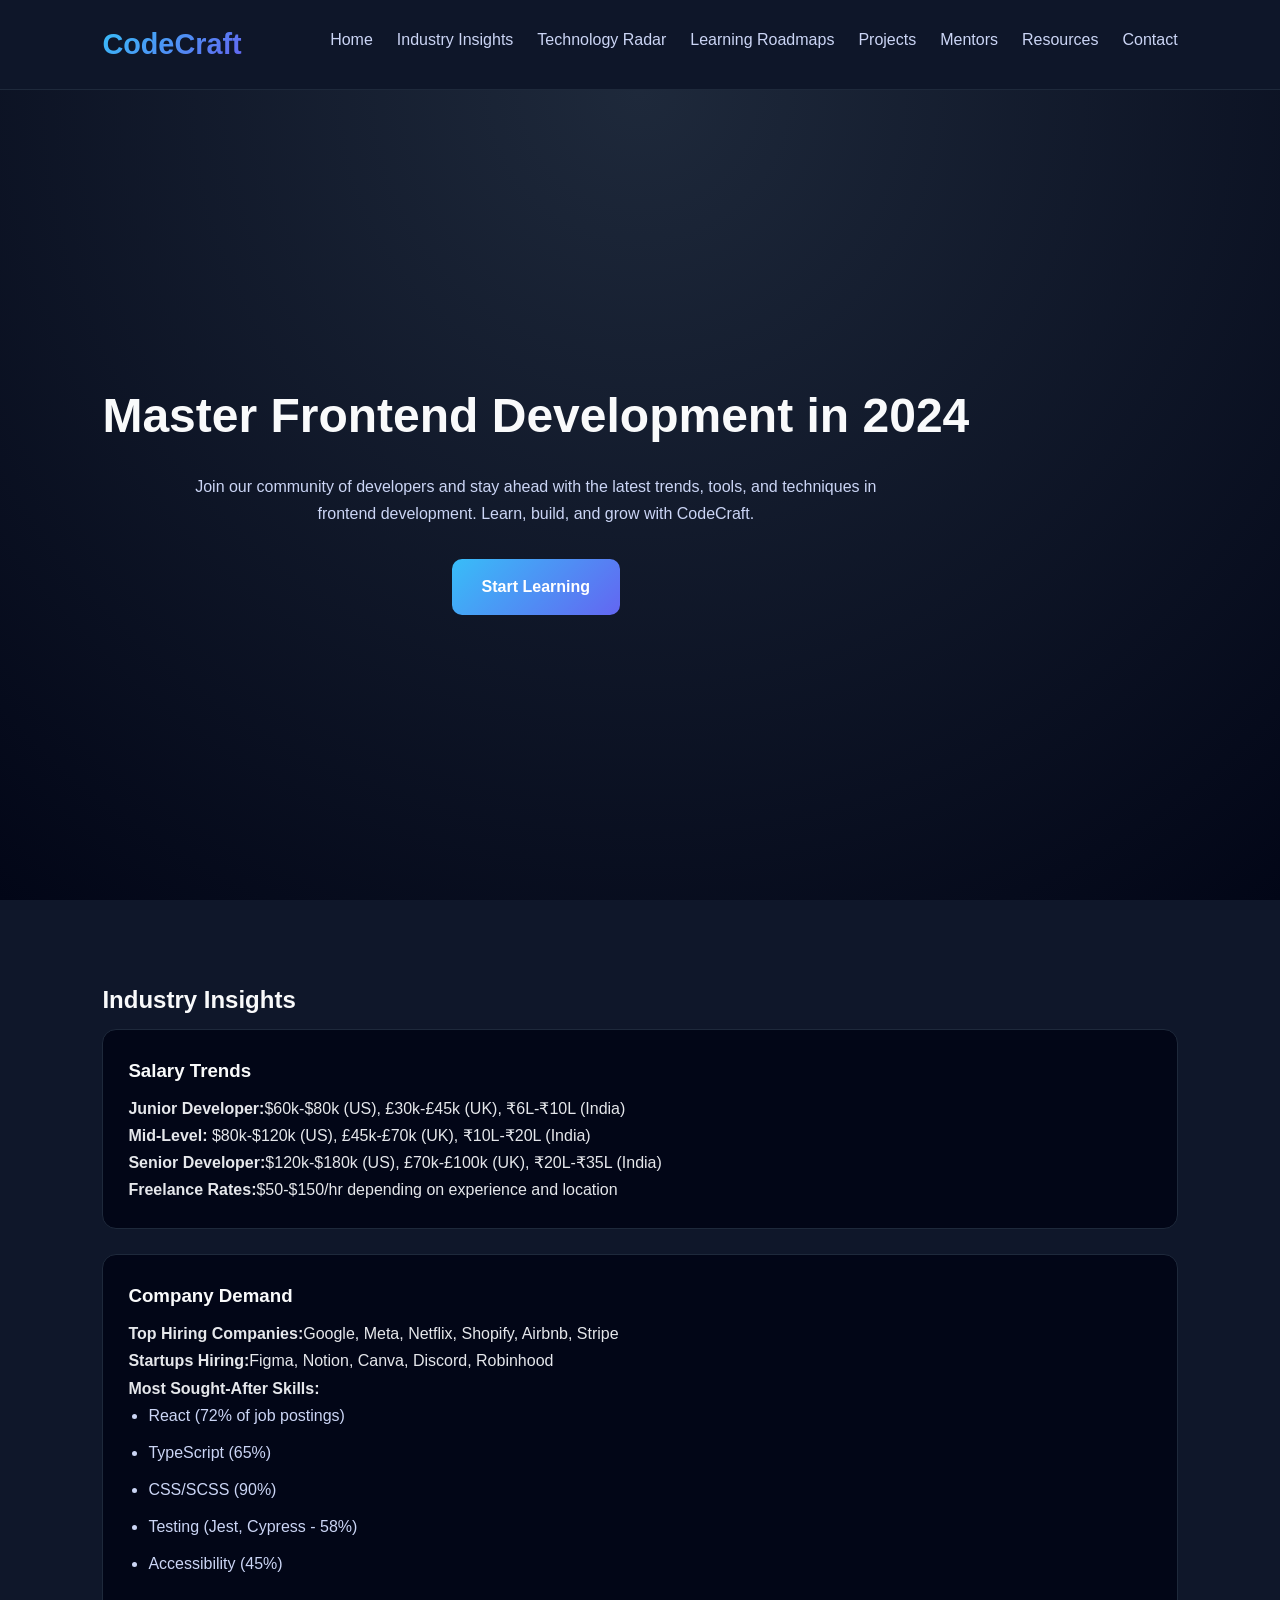
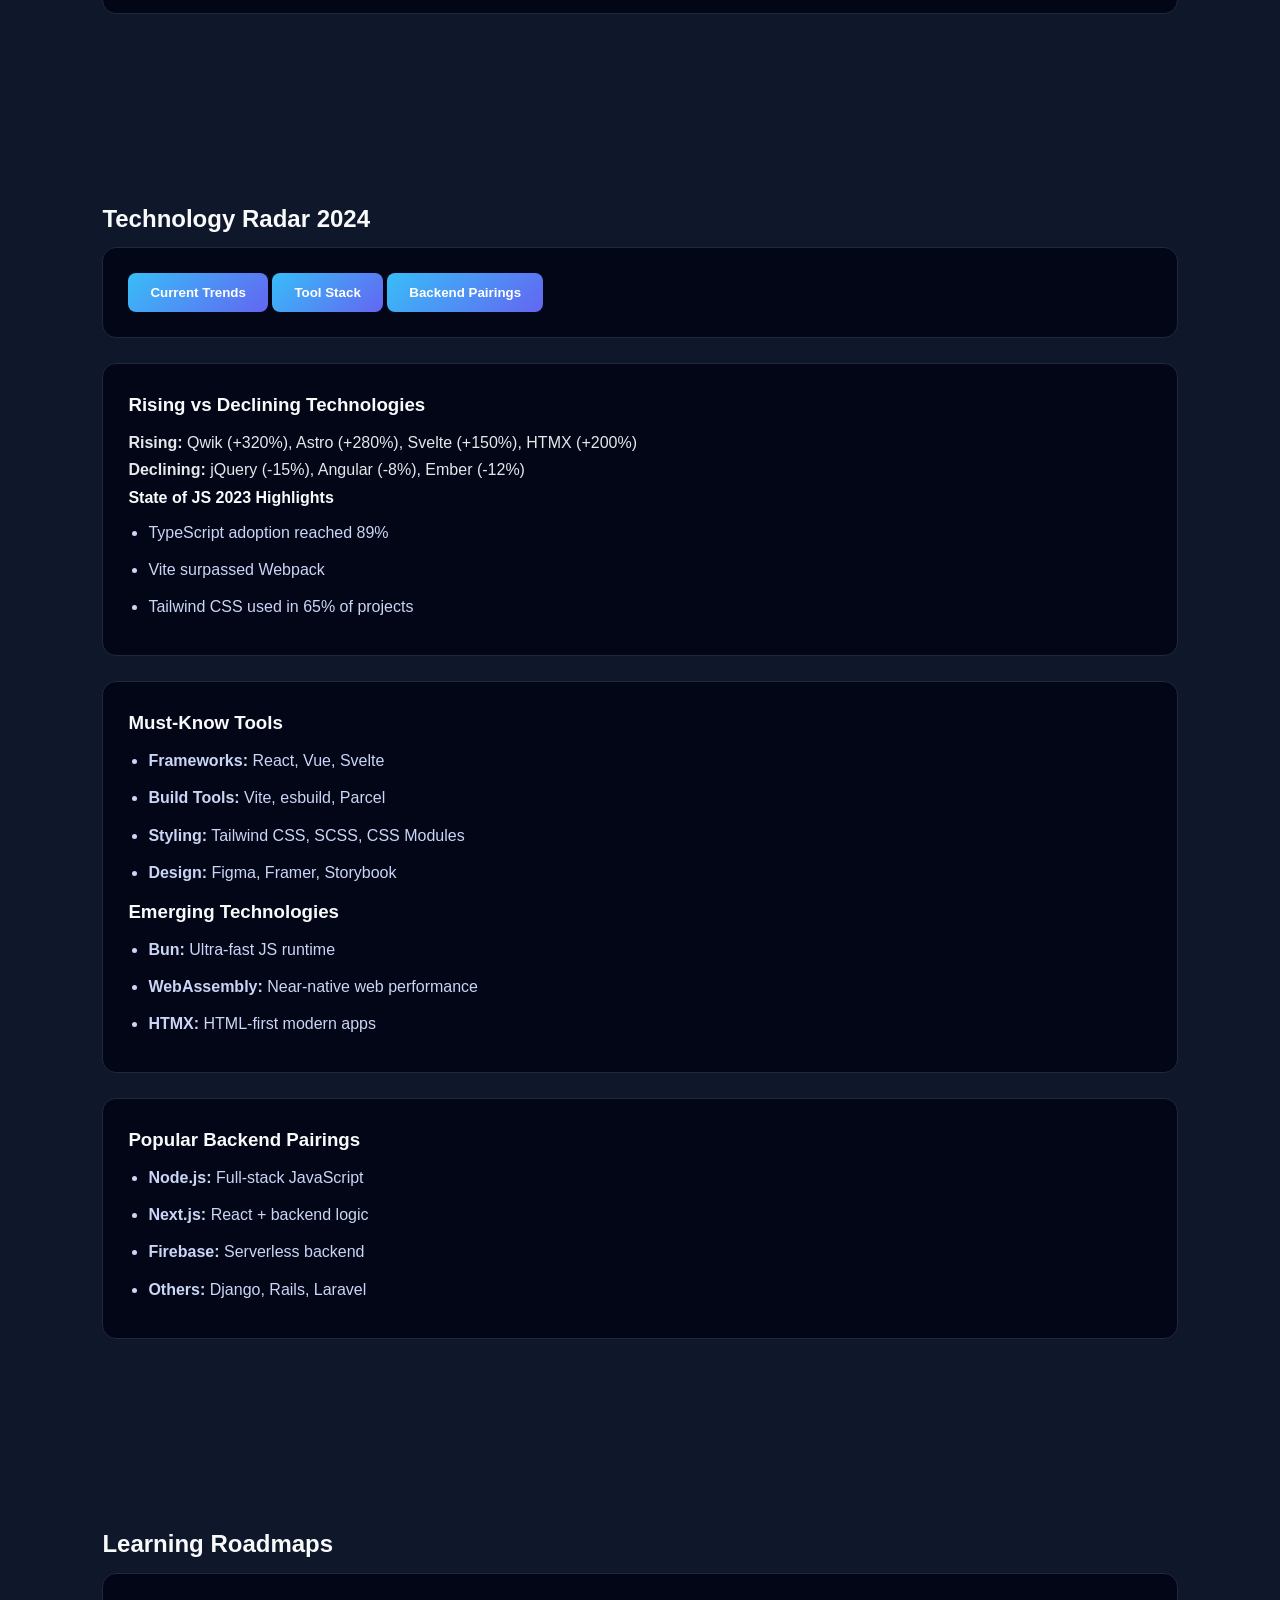
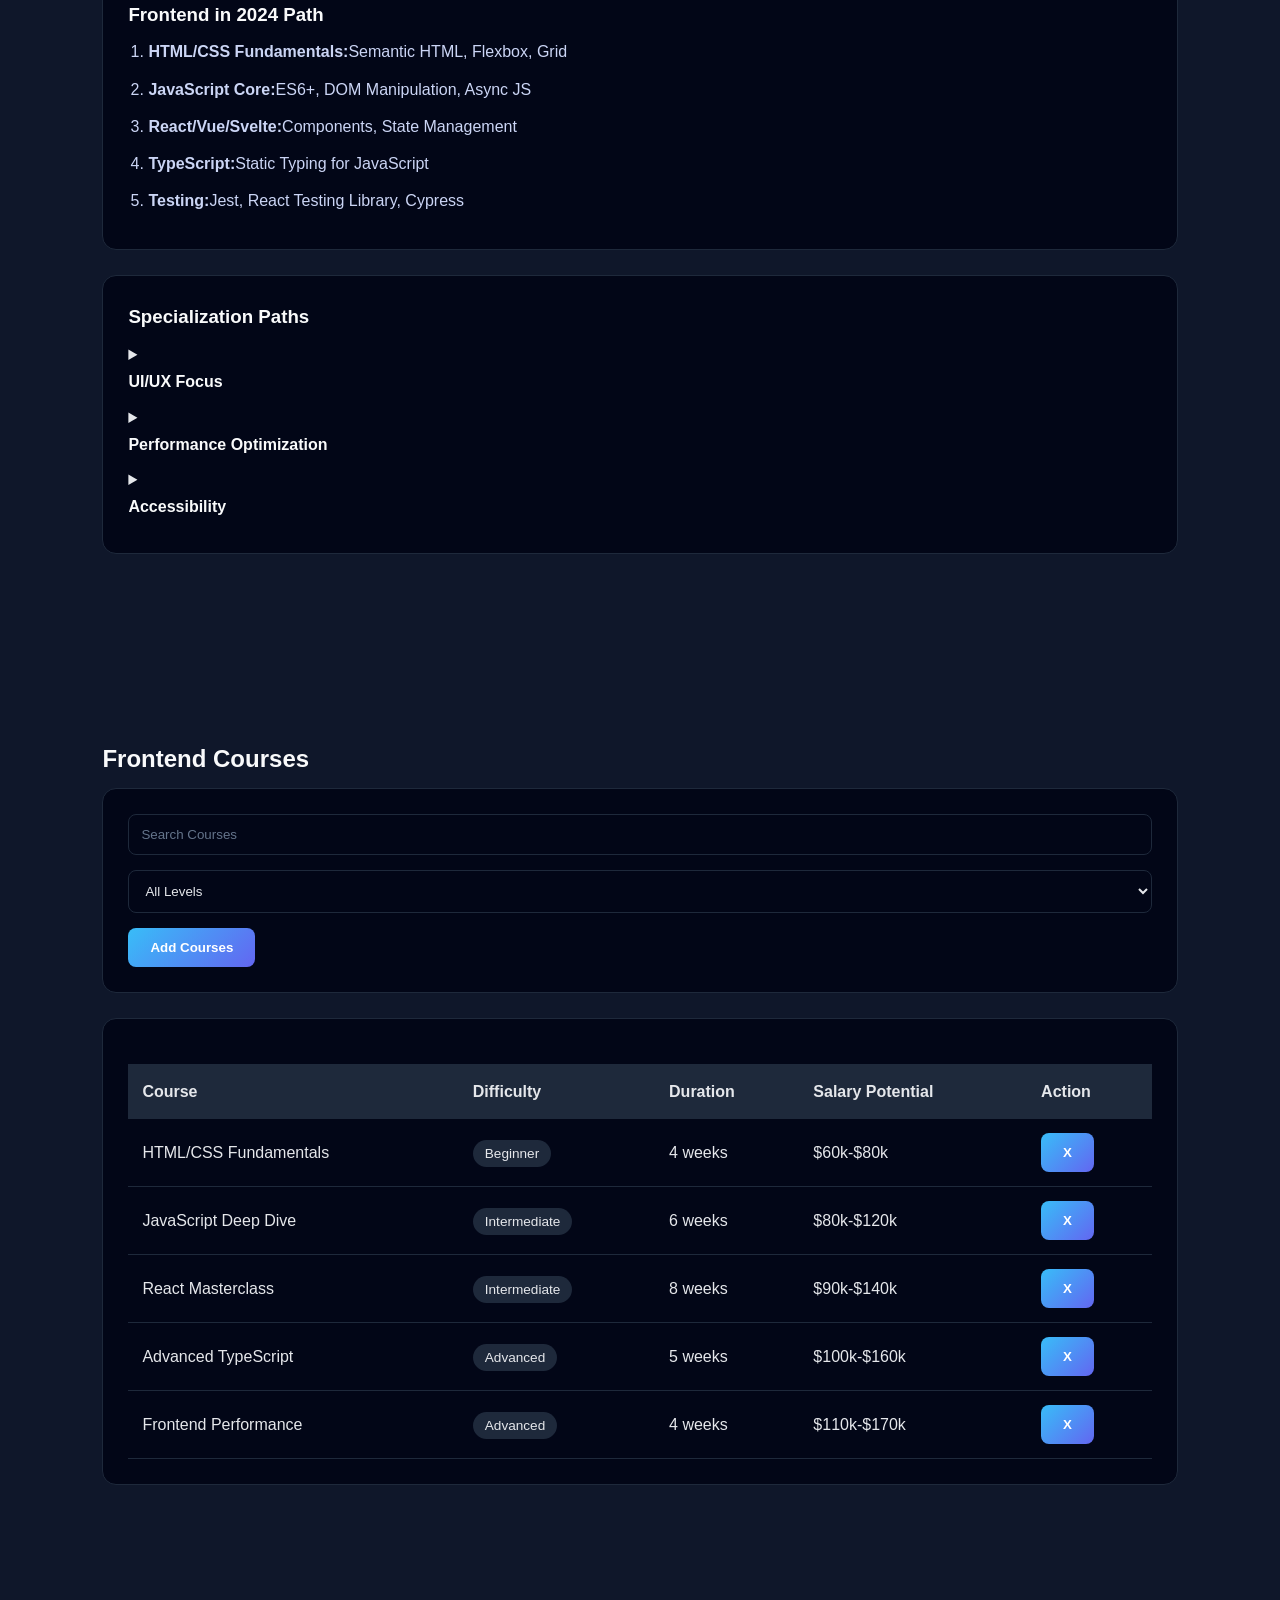
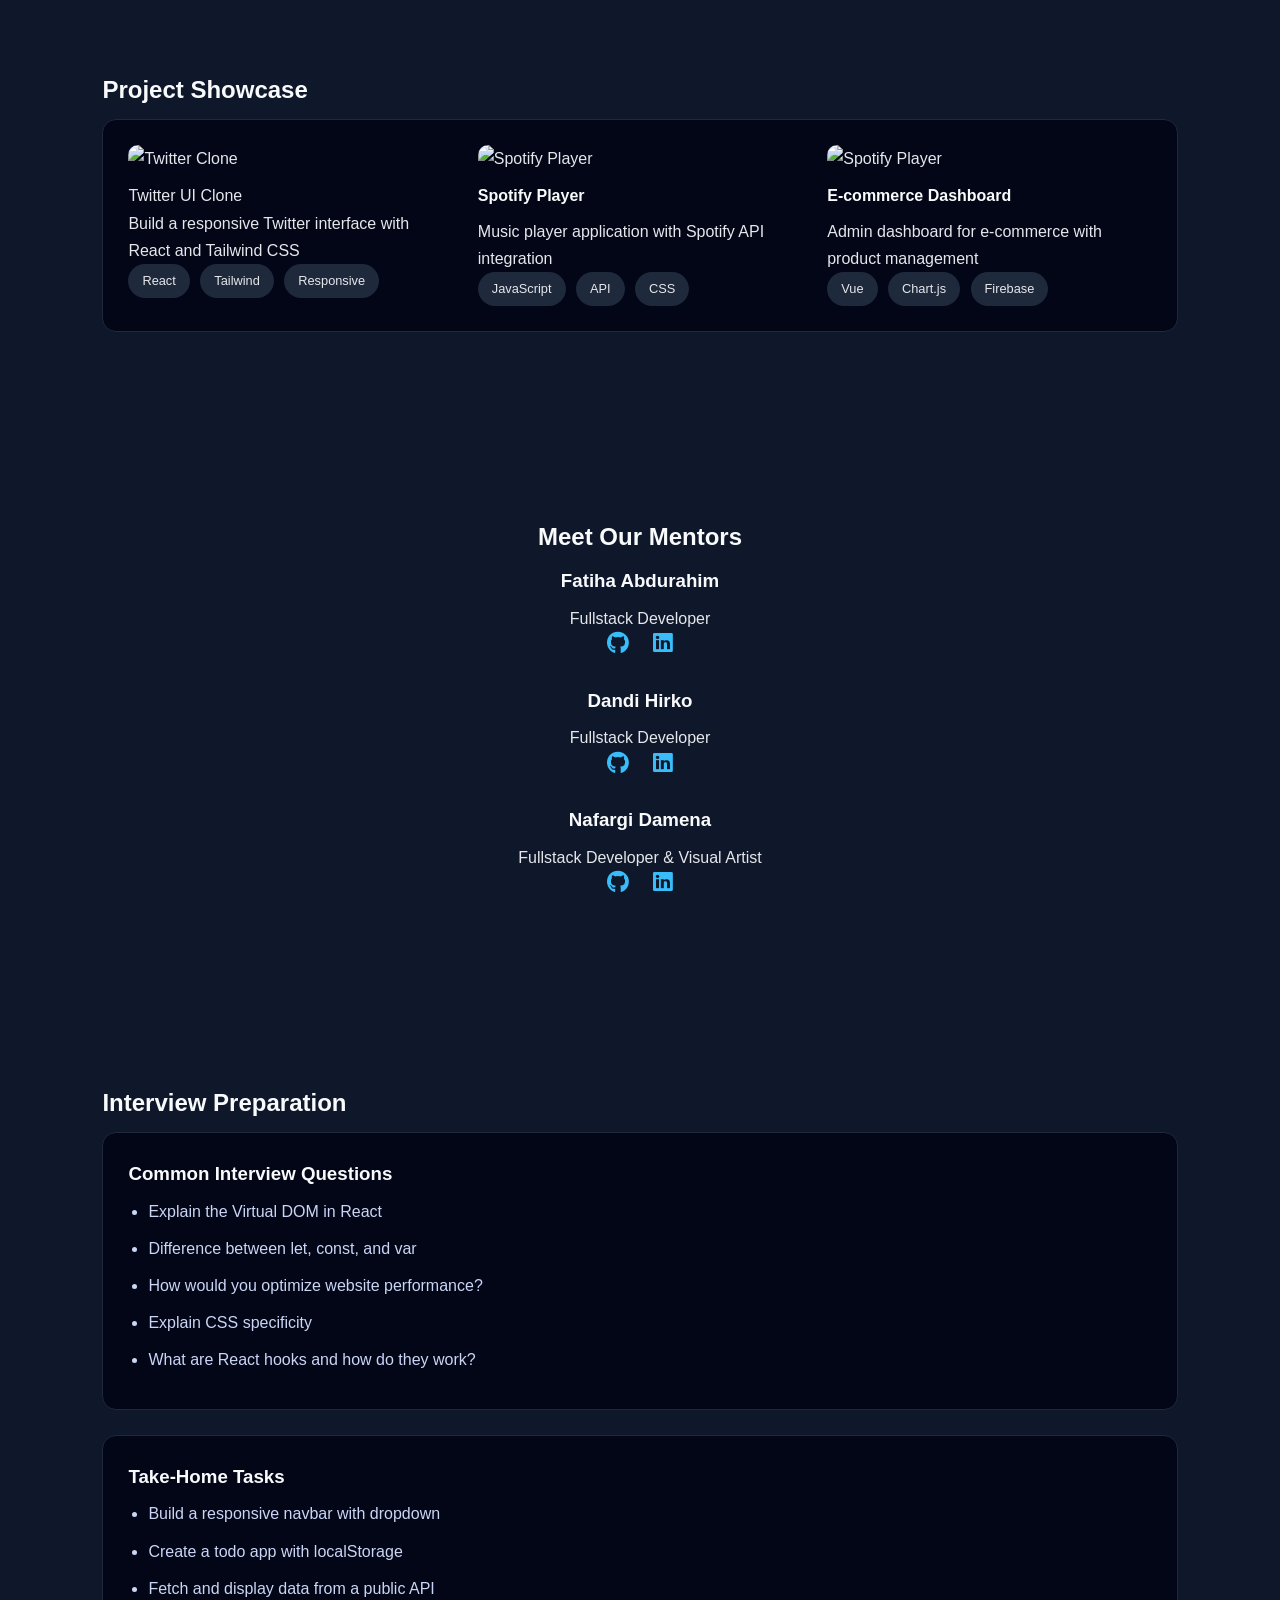
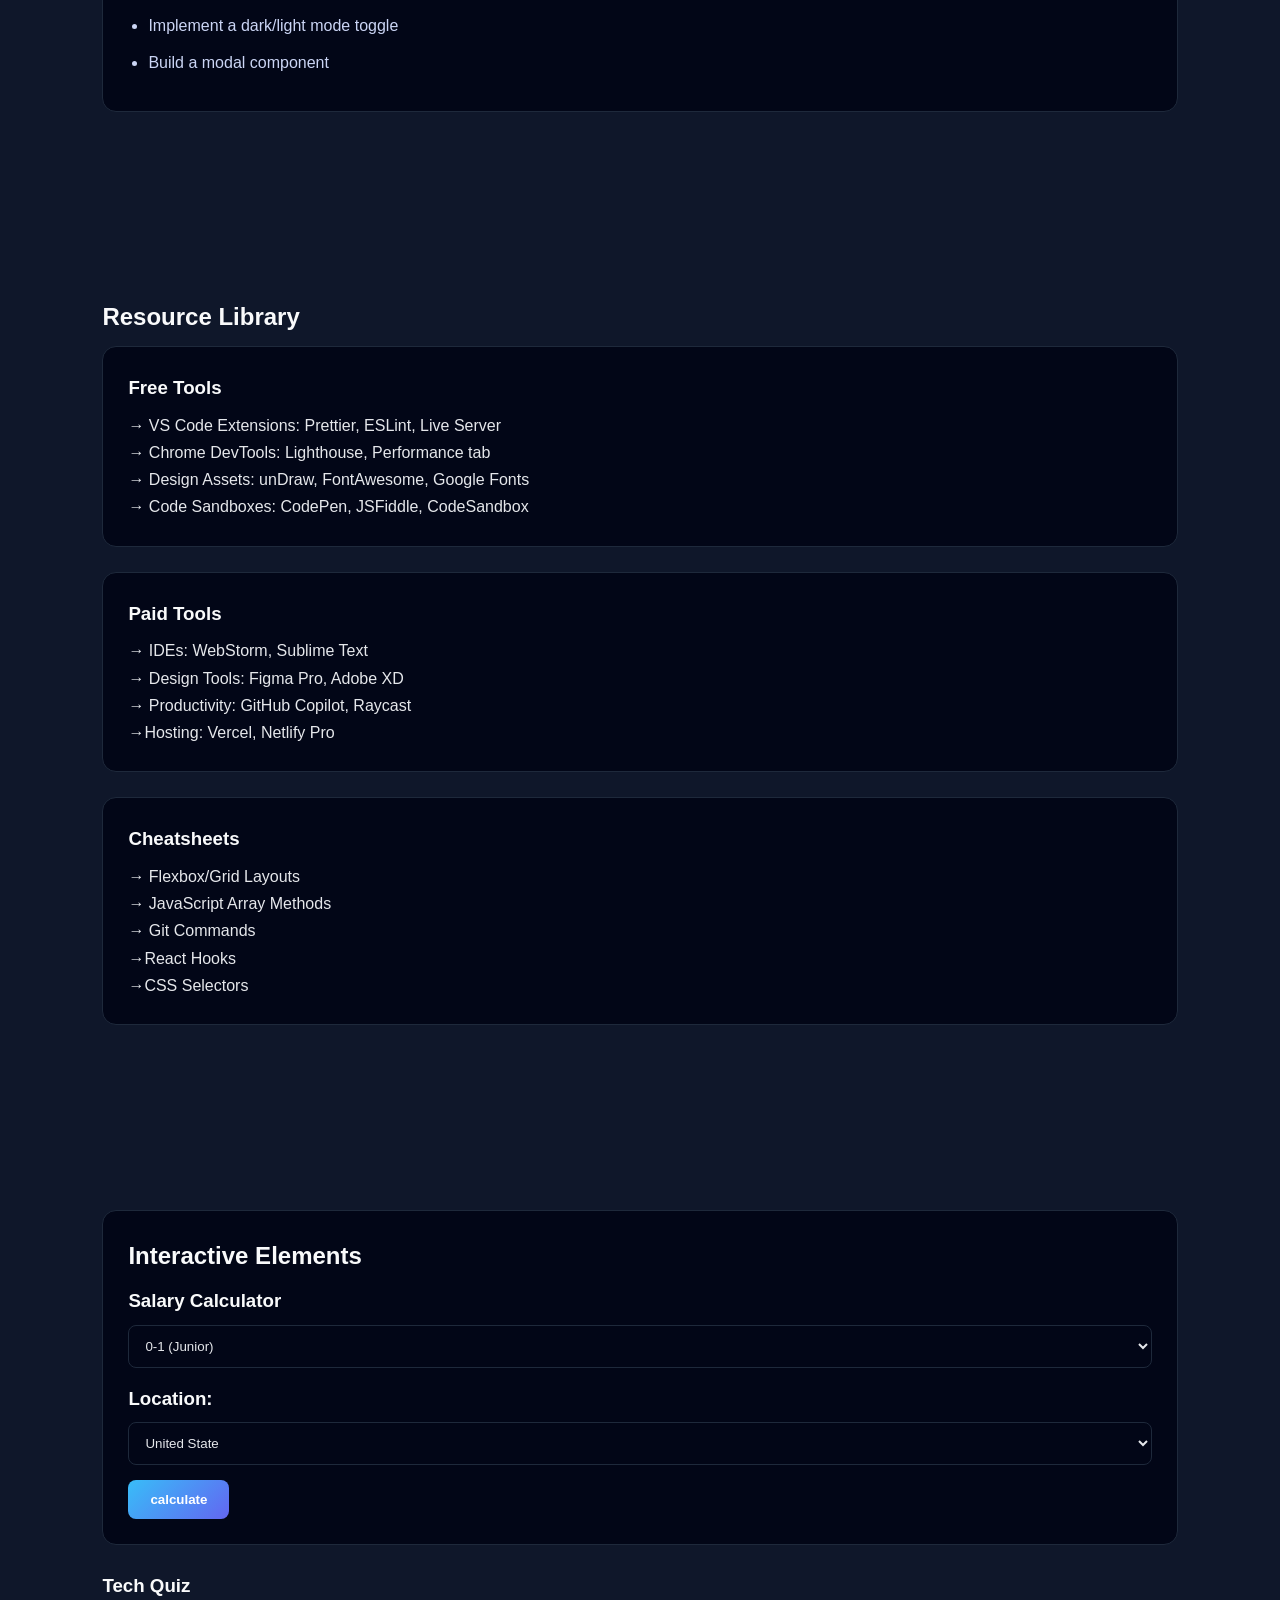
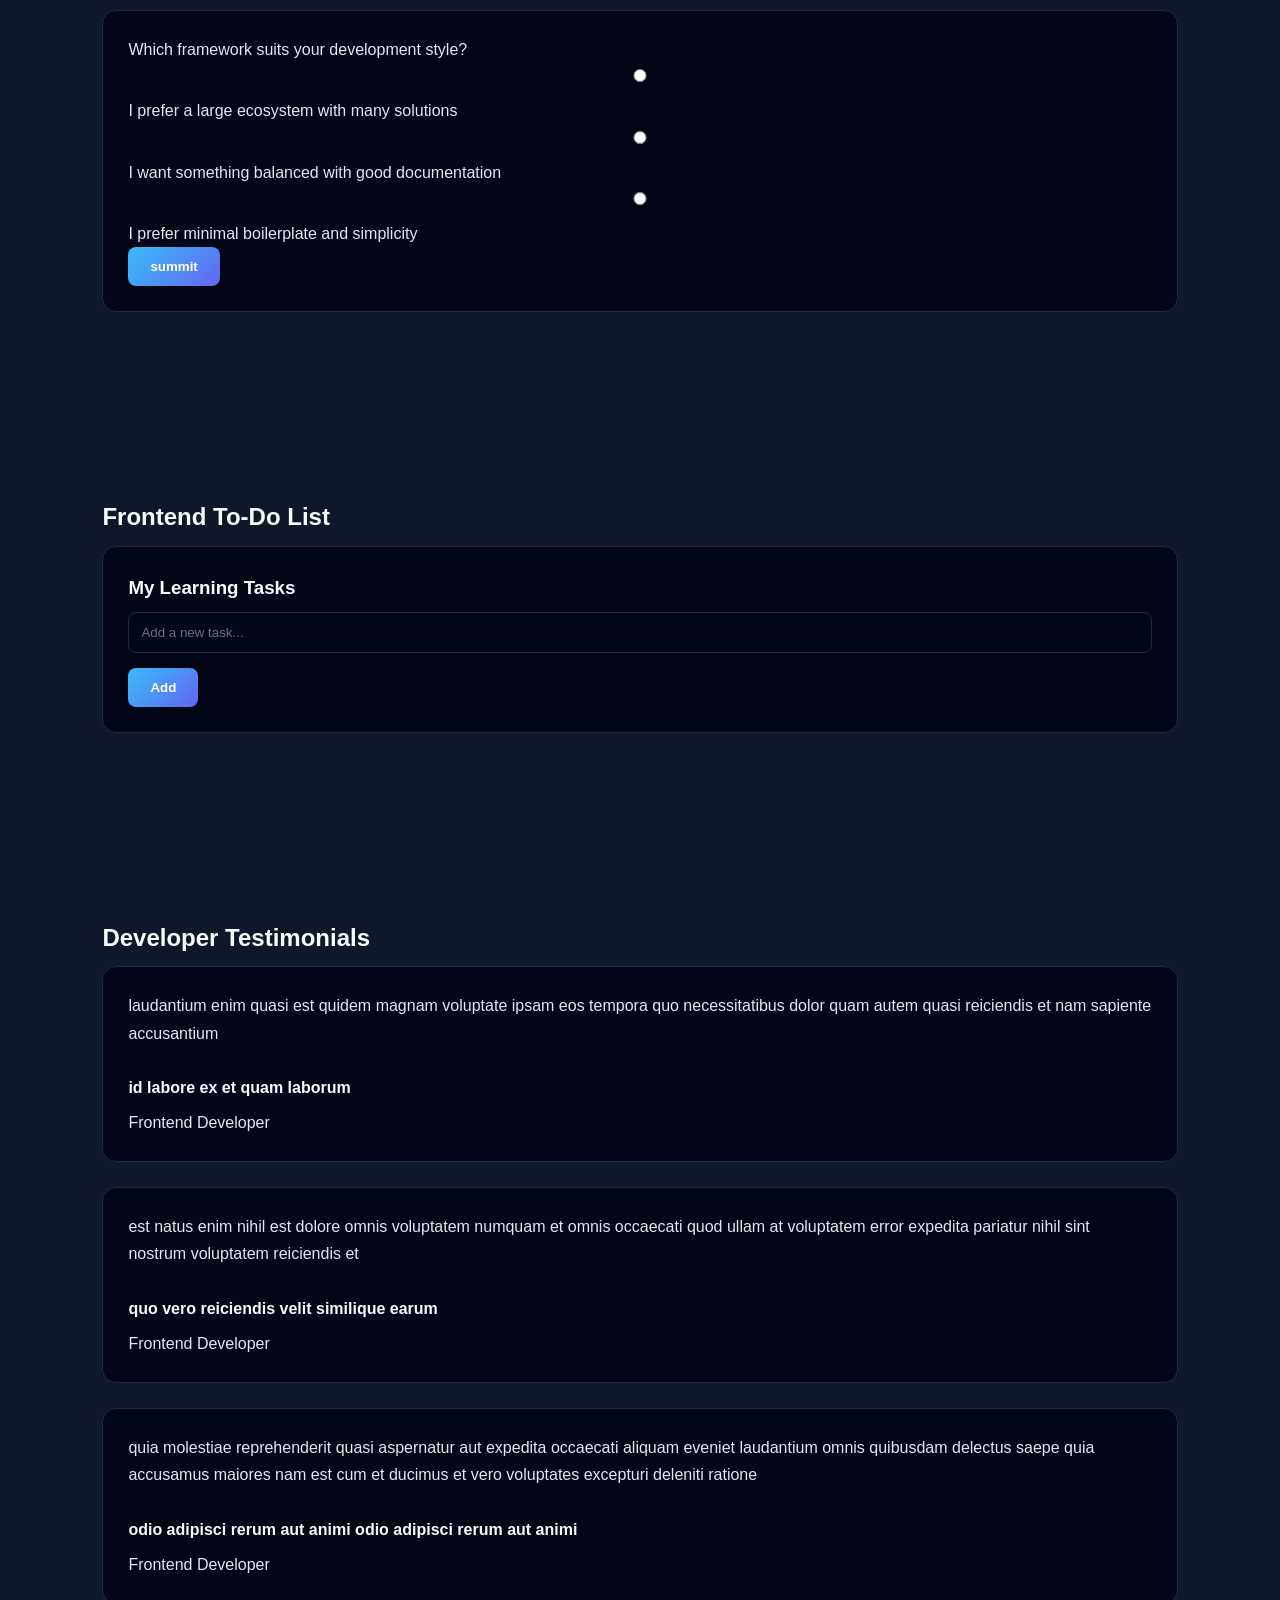
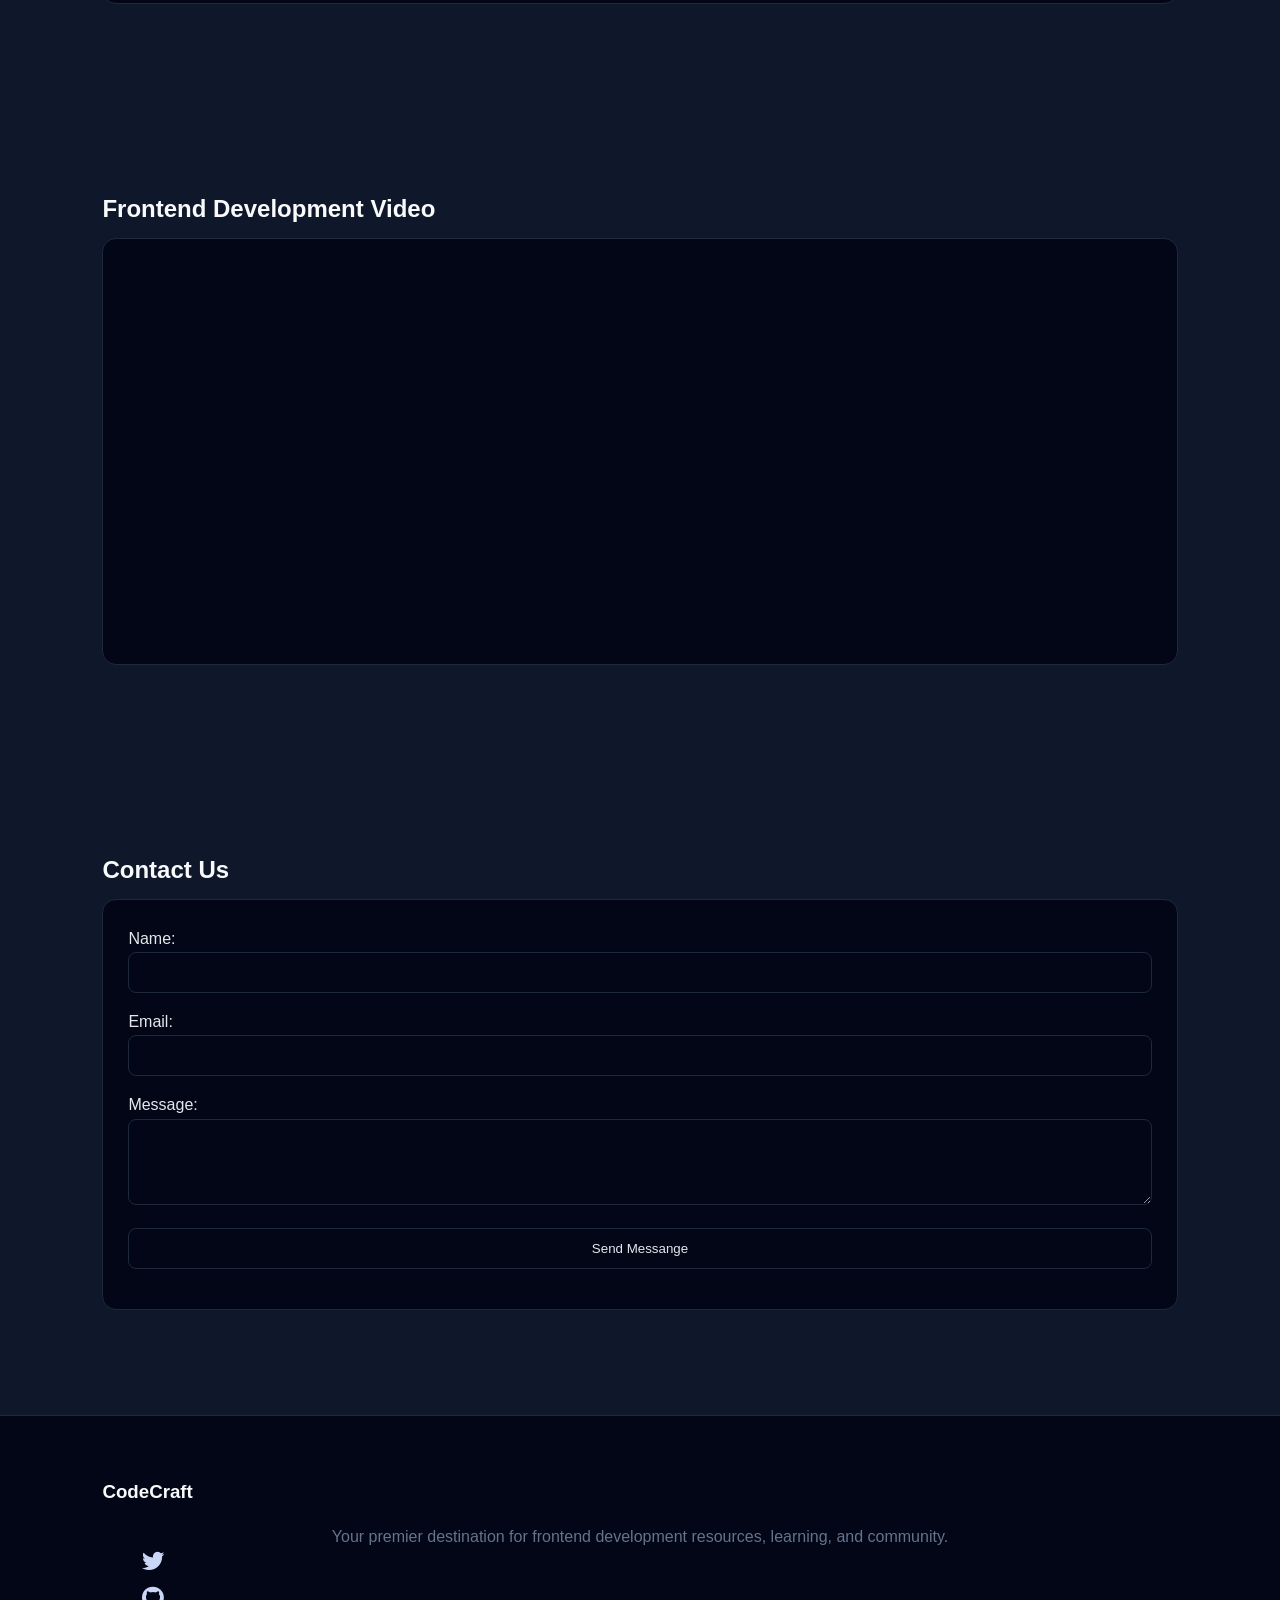
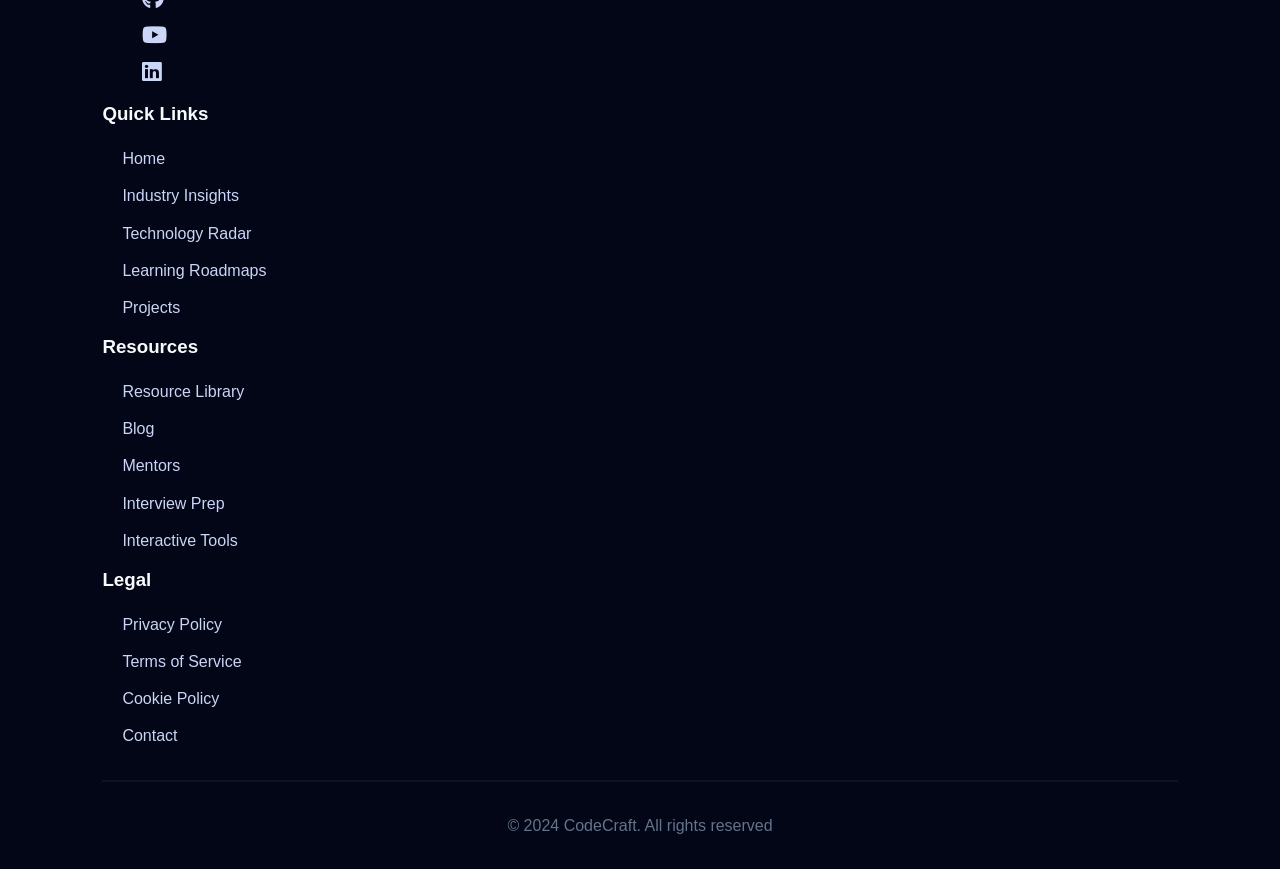
==== commit 27f6bd8b: "Update craft.html" ====
--- a/craft.html
+++ b/craft.html
@@ -9,6 +9,8 @@
     <!-- Font Awesome Icons (WORKING) -->
     <link rel="stylesheet"
         href="https://cdnjs.cloudflare.com/ajax/libs/font-awesome/6.5.1/css/all.min.css">
+
+        <link rel="stylesheet" href="style.css">
 </head>
 
 <body>
@@ -36,7 +38,7 @@
             </nav>
         </div>
     </header>
-    <section>
+    <section class="section1">
         <div>
             <h1>Master Frontend Development in 2024</h1>
             <p>Join our community of developers and stay ahead with the latest trends, tools, and techniques in frontend
@@ -46,7 +48,7 @@
         </div>
 
     </section>
-    <section>
+    <section class="section2">
         <div>
             <h2>Industry Insights</h2>
             <div>
@@ -79,56 +81,66 @@
             </div>
         </div>
     </section>
-    <section>
-        <div>
-            <div>
-                <h2>Technology Radar 2024</h2>
-            </div>
-            <div>
-                <div>Current Trends</div>
-                <div>Tool Stack</div>
-                <div>Backend Pairings</div>
-            </div>
-            <div>
-                <h3>Rising vs Declining Technologies</h3>
-                <p><strong>Rising:</strong>Qwik (+320% growth), Astro (+280%), Svelte (+150%), HTMX (+200%)</p>
-                <p><strong>Declining:</strong>jQuery (-15% YOY), Angular (-8% YOY), Ember (-12% YOY)</p>
-                <p><strong>State of JS 2023 Highlights:</strong>
-                <ul>
-                    <li>TypeScript adoption reached 89% of developers</li>
-                    <li>Vite surpassed Webpack as most popular build tool</li>
-                    <li>Tailwind CSS usage grew to 65% of projects</li>
-                </ul>
-                </p>
-            </div>
-            <div>
-                <h3>Must-Know Tools</h3>
-                <ul>
-                    <li><strong>Frameworks:</strong>React, Vue, Svelte</li>
-                    <li><strong>Build Tools:</strong>Vite, esbuild, Parcel</li>
-                    <li><strong>Styling:</strong>Tailwind CSS, CSS Modules, SCSS</li>
-                    <li><strong>Design:</strong>Figma, Framer, Storybook</li>
-                </ul>
-                <h3>Emerging Technologies</h3>
-                <ul>
-                    <li><strong>Bun:</strong>Fast JavaScript runtime</li>
-                    <li><strong>WebAssembly:</strong>High-performance web apps</li>
-                    <li><strong>HTMX:</strong>HTML extensions for modern apps</li>
-                </ul>
-            </div>
-            <div>
-                <h3>Popular Backend Pairings</h3>
-                <ul>
-                    <li><strong>Node.js:</strong>Fullstack JavaScript</li>
-                    <li><strong>Next.js:</strong>React framework with backend</li>
-                    <li><strong>Firebase:</strong>Serverless backend</li>
-                    <li><strong>Other Options:</strong>Django, Rails, Laravel</li>
-                </ul>
-            </div>
-        </div>
-
-    </section>
-    <section>
+<section class="section3" id="tech-radar">
+  <div class="radar-container">
+
+    <!-- Title -->
+    <h2>Technology Radar 2024</h2>
+
+    <!-- Tabs / Buttons -->
+    <div class="radar-tabs">
+      <button class="tab-btn active" data-tab="trends">Current Trends</button>
+      <button class="tab-btn" data-tab="tools">Tool Stack</button>
+      <button class="tab-btn" data-tab="backend">Backend Pairings</button>
+    </div>
+
+    <!-- TAB CONTENT : Current Trends -->
+    <div class="radar-content active" id="trends">
+      <h3>Rising vs Declining Technologies</h3>
+
+      <p><strong>Rising:</strong> Qwik (+320%), Astro (+280%), Svelte (+150%), HTMX (+200%)</p>
+      <p><strong>Declining:</strong> jQuery (-15%), Angular (-8%), Ember (-12%)</p>
+
+      <h4>State of JS 2023 Highlights</h4>
+      <ul>
+        <li>TypeScript adoption reached 89%</li>
+        <li>Vite surpassed Webpack</li>
+        <li>Tailwind CSS used in 65% of projects</li>
+      </ul>
+    </div>
+
+    <!-- TAB CONTENT : Tool Stack -->
+    <div class="radar-content" id="tools">
+      <h3>Must-Know Tools</h3>
+      <ul>
+        <li><strong>Frameworks:</strong> React, Vue, Svelte</li>
+        <li><strong>Build Tools:</strong> Vite, esbuild, Parcel</li>
+        <li><strong>Styling:</strong> Tailwind CSS, SCSS, CSS Modules</li>
+        <li><strong>Design:</strong> Figma, Framer, Storybook</li>
+      </ul>
+
+      <h3>Emerging Technologies</h3>
+      <ul>
+        <li><strong>Bun:</strong> Ultra-fast JS runtime</li>
+        <li><strong>WebAssembly:</strong> Near-native web performance</li>
+        <li><strong>HTMX:</strong> HTML-first modern apps</li>
+      </ul>
+    </div>
+
+    <!-- TAB CONTENT : Backend -->
+    <div class="radar-content" id="backend">
+      <h3>Popular Backend Pairings</h3>
+      <ul>
+        <li><strong>Node.js:</strong> Full-stack JavaScript</li>
+        <li><strong>Next.js:</strong> React + backend logic</li>
+        <li><strong>Firebase:</strong> Serverless backend</li>
+        <li><strong>Others:</strong> Django, Rails, Laravel</li>
+      </ul>
+    </div>
+
+  </div>
+</section>
+    <section class="section4">
         <div>
             <h2>Learning Roadmaps</h2>
 
@@ -199,7 +211,7 @@
             </div>
         </div>
     </section>
-    <section>
+    <section class="secton5">
         <div>
             <h2>Frontend Courses</h2>
             <div>
@@ -273,7 +285,7 @@
             </div>
         </div>
     </section>
-    <section>
+    <section class="section6">
         <div>
             <h2>Project Showcase</h2>
             <div>
@@ -326,7 +338,7 @@
             </div>
         </div>
     </section>
-   <section>
+   <section class="section7">
         <h2>Meet Our Mentors</h2>
 
         <div>
@@ -352,7 +364,7 @@
                     class="fab fa-linkedin"></i></a>
         </div>
     </section>
-    <section>
+    <section class="section8">
         <div>
             <h2>Interview Preparation</h2>
             <div>
@@ -378,7 +390,7 @@
             </div>
         </div>
     </section>
-    <section>
+    <section class=" section9">
         <div>
             <h2>Resource Library</h2>
             <div>
@@ -406,7 +418,7 @@
             </div>
         </div>
     </section>
-    <section>
+    <section  class=" section10">
         <div>
             <div>
                 <h2>Interactive Elements</h2>
@@ -462,7 +474,7 @@
             </div>
         </div>
     </section>
-    <section>
+    <section class=" section11">
         <div>
             <h2>Frontend To-Do List</h2>
             <div>
@@ -478,7 +490,7 @@
             </div>
         </div>
     </section>
-    <section>
+    <section class=" section12">
         <div>
             <h2>Developer Testimonials</h2>
             <div>
@@ -540,7 +552,7 @@
 
         </div>
     </section>
-    <section>
+    <section class=" section13">
         <div>
             <h2>Frontend Development Video</h2>
             <div>
@@ -551,7 +563,7 @@
             </div>
         </div>
     </section>
-    <section>
+    <section class="14">
         <div>
             <h2>Contact Us</h2>
             <div>
--- a/style.css
+++ b/style.css
@@ -0,0 +1,311 @@
+/* =====================
+   RESET & BASE
+===================== */
+* {
+  margin: 0;
+  padding: 0;
+  box-sizing: border-box;
+}
+
+html {
+  scroll-behavior: smooth;
+}
+
+body {
+  font-family: "Segoe UI", Tahoma, Geneva, Verdana, sans-serif;
+  line-height: 1.7;
+  background-color: #0f172a;
+  color: #e5e7eb;
+}
+
+/* =====================
+   GLOBAL ELEMENTS
+===================== */
+a {
+  text-decoration: none;
+  color: inherit;
+}
+
+h1, h2, h3, h4 {
+  color: #f9fafb;
+  margin-bottom: 0.5rem;
+}
+
+section {
+  padding: 80px 8%;
+}
+
+button {
+  background: linear-gradient(135deg, #38bdf8, #6366f1);
+  border: none;
+  color: #fff;
+  padding: 12px 22px;
+  border-radius: 8px;
+  font-weight: 600;
+  cursor: pointer;
+  transition: transform 0.3s, box-shadow 0.3s;
+}
+
+button:hover {
+  transform: translateY(-2px);
+  box-shadow: 0 10px 25px rgba(99, 102, 241, 0.4);
+}
+
+/* =====================
+   HEADER & NAV
+===================== */
+header {
+  background: rgba(15, 23, 42, 0.9);
+  position: sticky;
+  top: 0;
+  z-index: 1000;
+  border-bottom: 1px solid #1e293b;
+}
+
+nav {
+  display: flex;
+  justify-content: space-between;
+  align-items: center;
+  padding: 20px 8%;
+}
+
+nav span {
+  font-size: 1.8rem;
+  font-weight: 800;
+  background: linear-gradient(135deg, #38bdf8, #6366f1);
+  -webkit-background-clip: text;
+  color: transparent;
+}
+
+nav ul {
+  display: flex;
+  gap: 24px;
+  list-style: none;
+}
+
+nav ul li a {
+  font-weight: 500;
+  color: #cbd5f5;
+  transition: color 0.3s;
+}
+
+nav ul li a:hover {
+  color: #38bdf8;
+}
+
+/* =====================
+   HERO SECTION
+===================== */
+.section1 {
+  min-height: 90vh;
+  display: flex;
+  align-items: center;
+  background: radial-gradient(circle at top, #1e293b, #020617);
+  text-align: center;
+}
+
+.section1 h1 {
+  font-size: 3rem;
+  margin-bottom: 1rem;
+}
+
+.section1 p {
+  max-width: 700px;
+  margin: 0 auto 2rem;
+  color: #cbd5f5;
+}
+
+.section1 a {
+  display: inline-block;
+  background: linear-gradient(135deg, #38bdf8, #6366f1);
+  padding: 14px 30px;
+  border-radius: 10px;
+  font-weight: 700;
+  color: #fff;
+  transition: transform 0.3s;
+}
+
+.section1 a:hover {
+  transform: scale(1.05);
+}
+
+/* =====================
+   CONTENT CARDS
+===================== */
+section > div > div {
+  background: #020617;
+  border: 1px solid #1e293b;
+  border-radius: 14px;
+  padding: 25px;
+  margin-bottom: 25px;
+}
+
+/* =====================
+   LISTS
+===================== */
+ul, ol {
+  margin-left: 20px;
+}
+
+ul li, ol li {
+  margin-bottom: 10px;
+  color: #cbd5f5;
+}
+
+/* =====================
+   TABLE
+===================== */
+table {
+  width: 100%;
+  border-collapse: collapse;
+  margin-top: 20px;
+}
+
+th, td {
+  padding: 14px;
+  text-align: left;
+}
+
+thead {
+  background: #1e293b;
+}
+
+tbody tr {
+  border-bottom: 1px solid #1e293b;
+}
+
+tbody tr:hover {
+  background: rgba(56, 189, 248, 0.05);
+}
+
+td span {
+  background: #1e293b;
+  padding: 6px 12px;
+  border-radius: 20px;
+  font-size: 0.85rem;
+}
+
+/* =====================
+   PROJECT CARDS
+===================== */
+.section6 > div > div {
+  display: grid;
+  grid-template-columns: repeat(auto-fit, minmax(260px, 1fr));
+  gap: 25px;
+}
+
+.section6 img {
+  border-radius: 10px;
+  margin-bottom: 10px;
+}
+
+.section6 span {
+  display: inline-block;
+  background: #1e293b;
+  padding: 6px 14px;
+  border-radius: 20px;
+  font-size: 0.8rem;
+  margin-right: 6px;
+}
+
+/* =====================
+   MENTORS
+===================== */
+.section7 {
+  text-align: center;
+}
+
+.section7 div {
+  margin-bottom: 25px;
+}
+
+.section7 i {
+  font-size: 1.4rem;
+  margin: 0 10px;
+  color: #38bdf8;
+  transition: transform 0.3s;
+}
+
+.section7 i:hover {
+  transform: scale(1.2);
+}
+
+/* =====================
+   FORMS & INPUTS
+===================== */
+input, select, textarea {
+  width: 100%;
+  padding: 12px;
+  border-radius: 8px;
+  border: 1px solid #1e293b;
+  background: #020617;
+  color: #e5e7eb;
+  margin-bottom: 15px;
+}
+
+input::placeholder {
+  color: #64748b;
+}
+
+/* =====================
+   FOOTER
+===================== */
+footer {
+  background: #020617;
+  border-top: 1px solid #1e293b;
+  padding: 60px 8% 30px;
+}
+
+footer h3 {
+  margin-bottom: 15px;
+}
+
+footer ul {
+  list-style: none;
+}
+
+footer ul li {
+  margin-bottom: 10px;
+}
+
+footer ul li a {
+  color: #cbd5f5;
+  transition: color 0.3s;
+}
+
+footer ul li a:hover {
+  color: #38bdf8;
+}
+
+footer i {
+  font-size: 1.4rem;
+  margin-right: 12px;
+}
+
+footer hr {
+  margin: 30px 0;
+  border: 1px solid #1e293b;
+  opacity: 0.4;
+}
+
+footer p {
+  text-align: center;
+  color: #64748b;
+}
+
+/* =====================
+   RESPONSIVE
+===================== */
+@media (max-width: 768px) {
+  nav ul {
+    display: none;
+  }
+
+  .section1 h1 {
+    font-size: 2.2rem;
+  }
+
+  section {
+    padding: 60px 5%;
+  }
+}
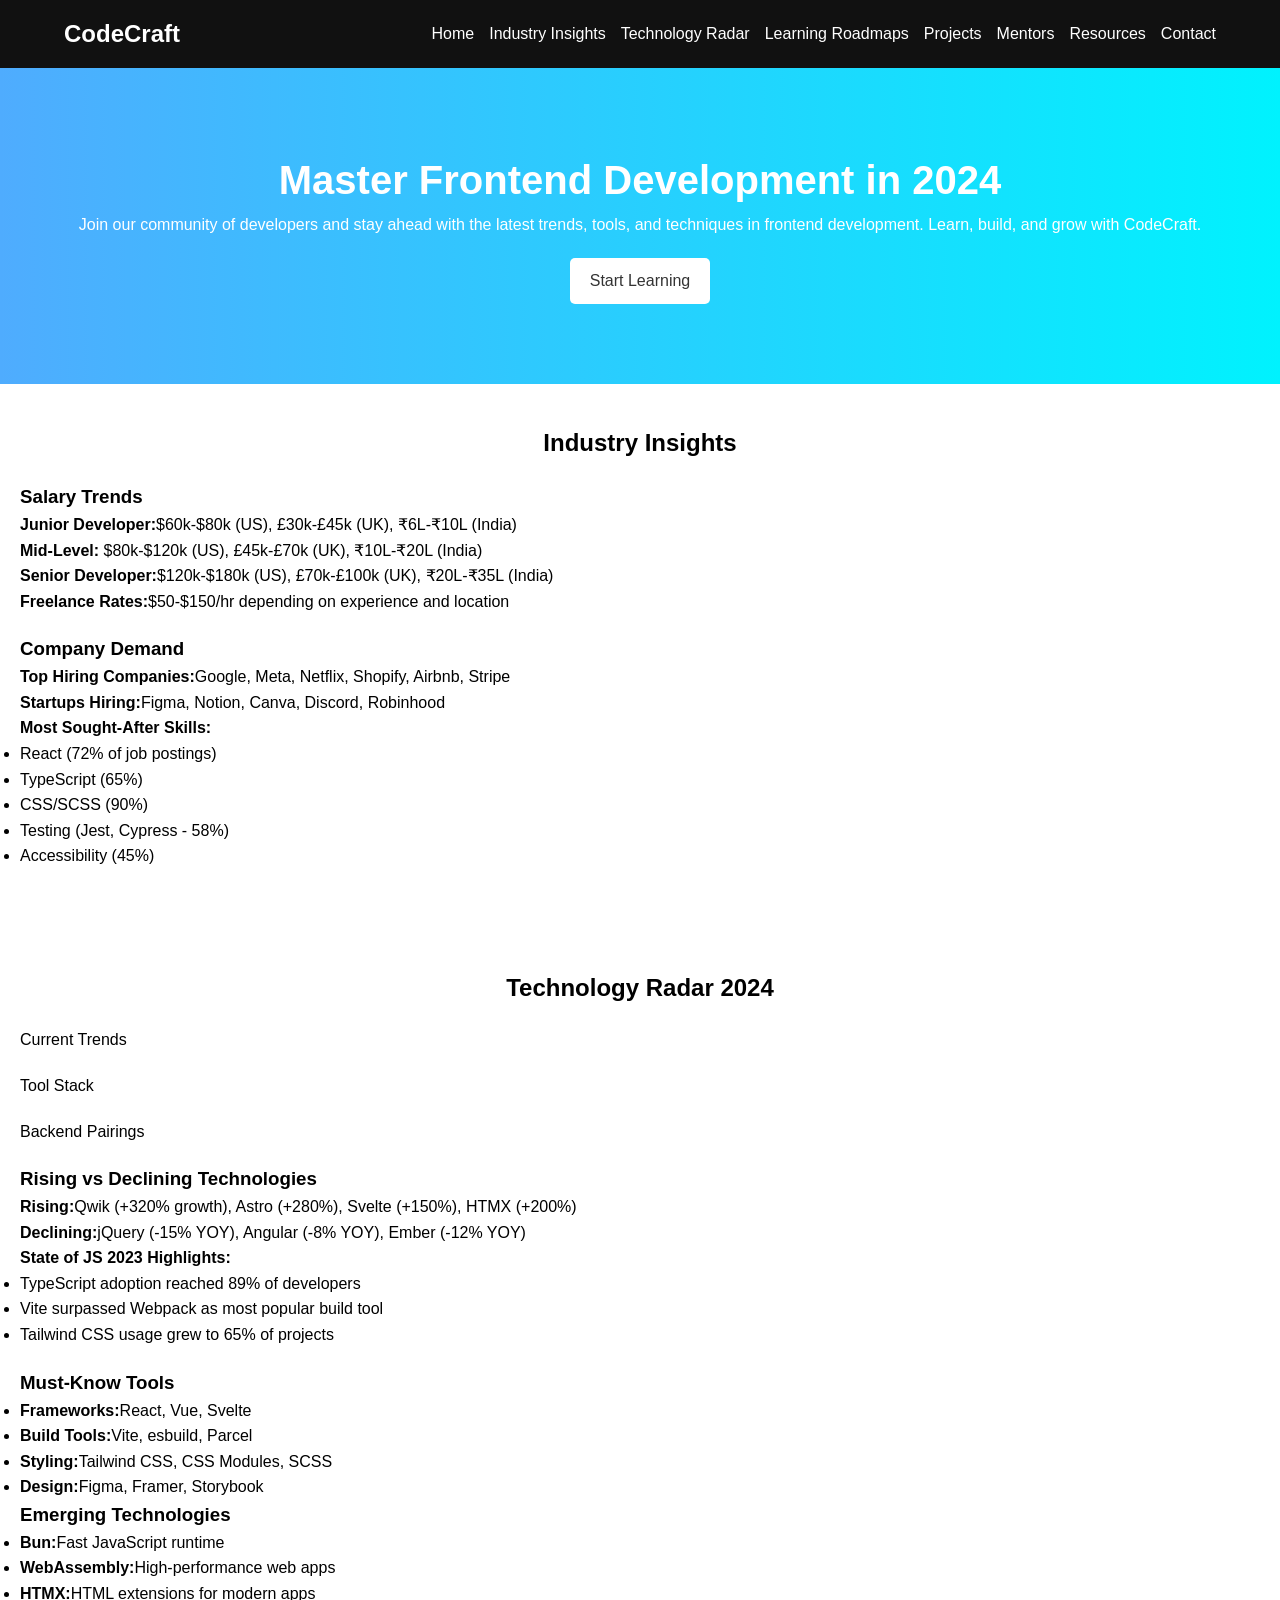
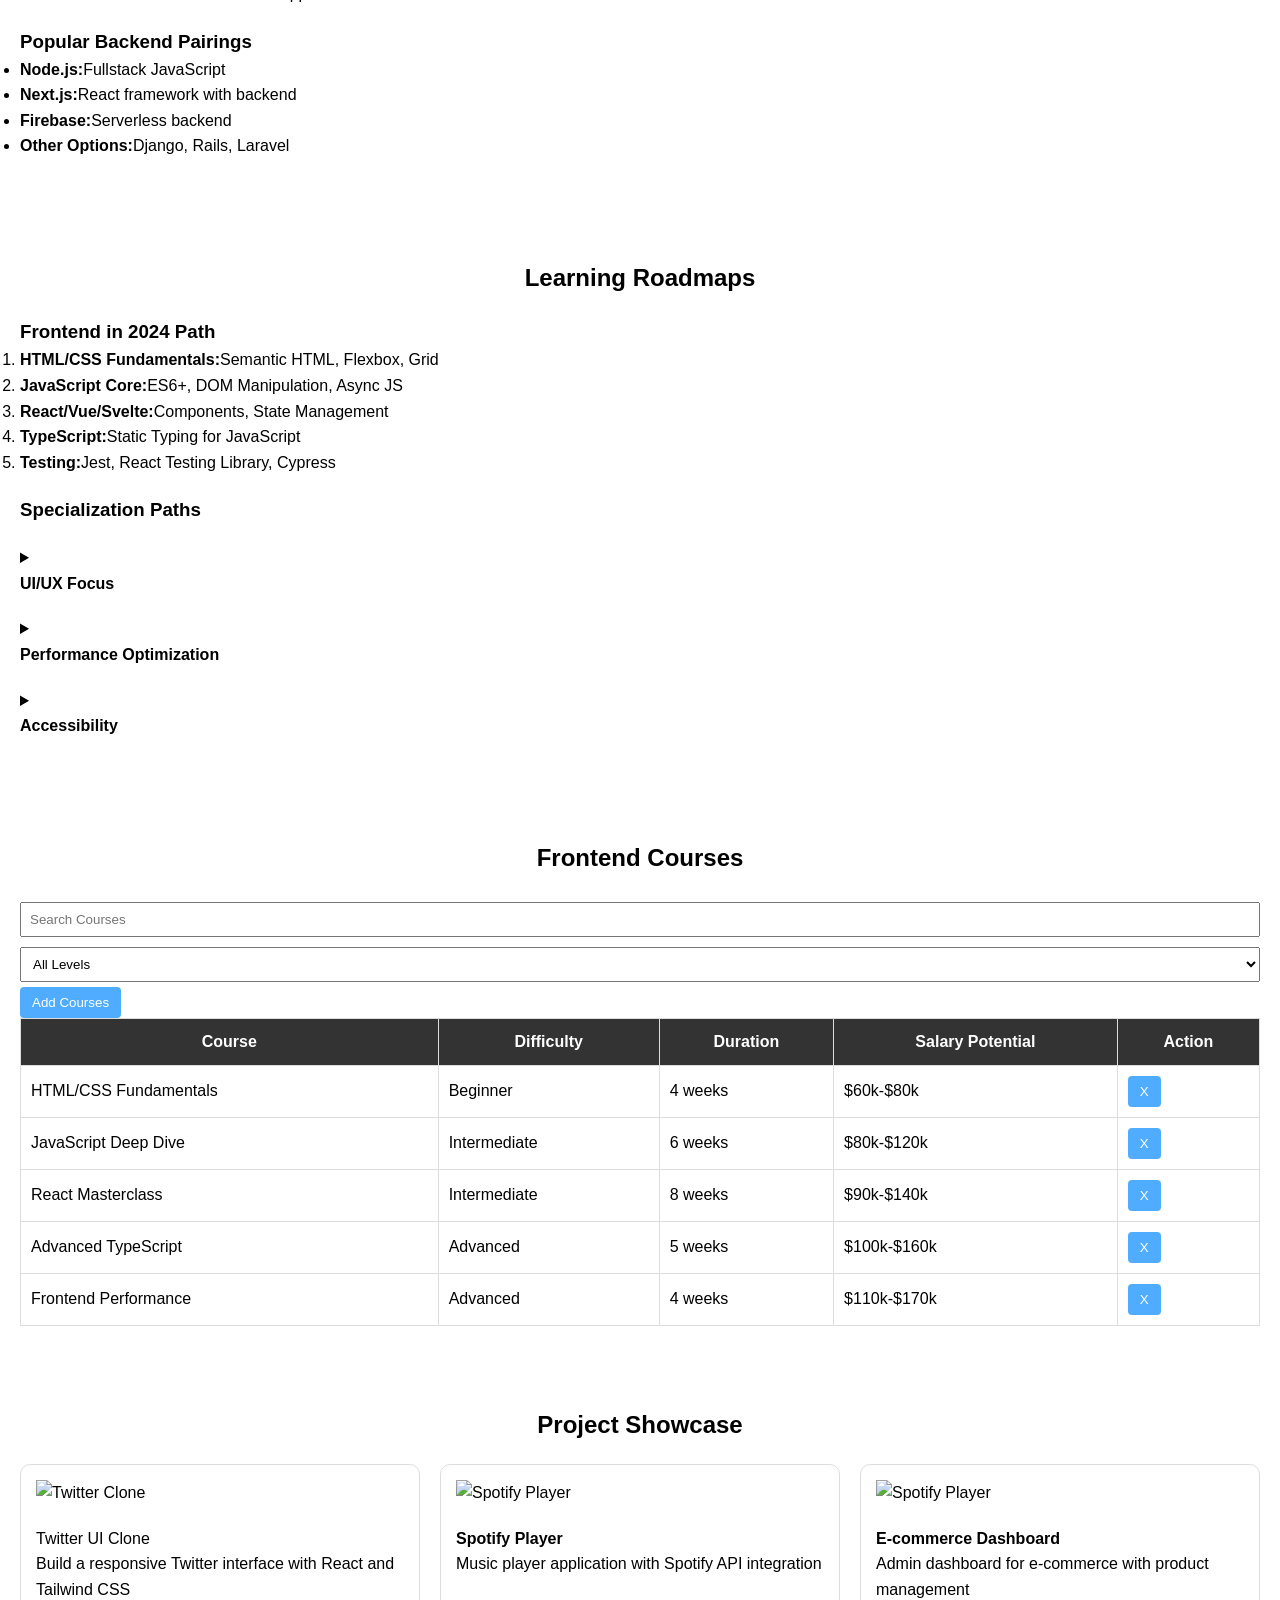
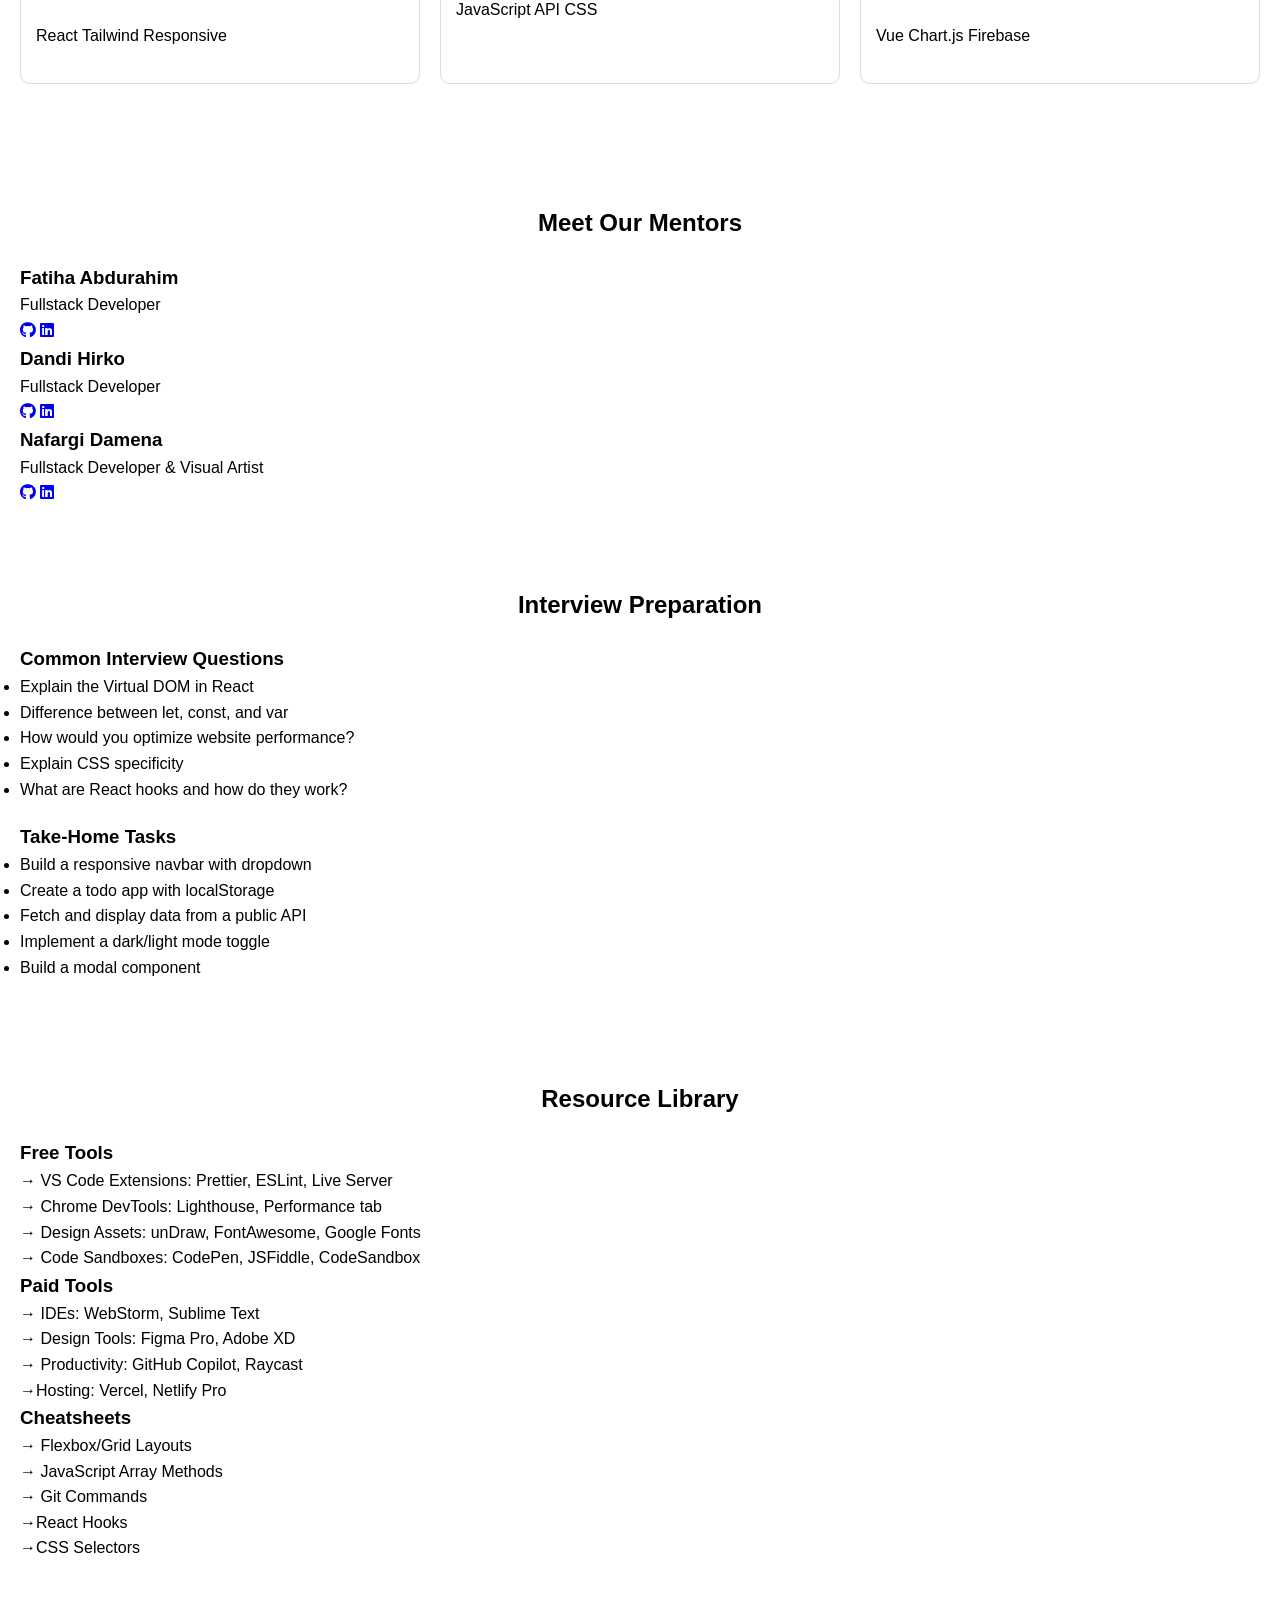
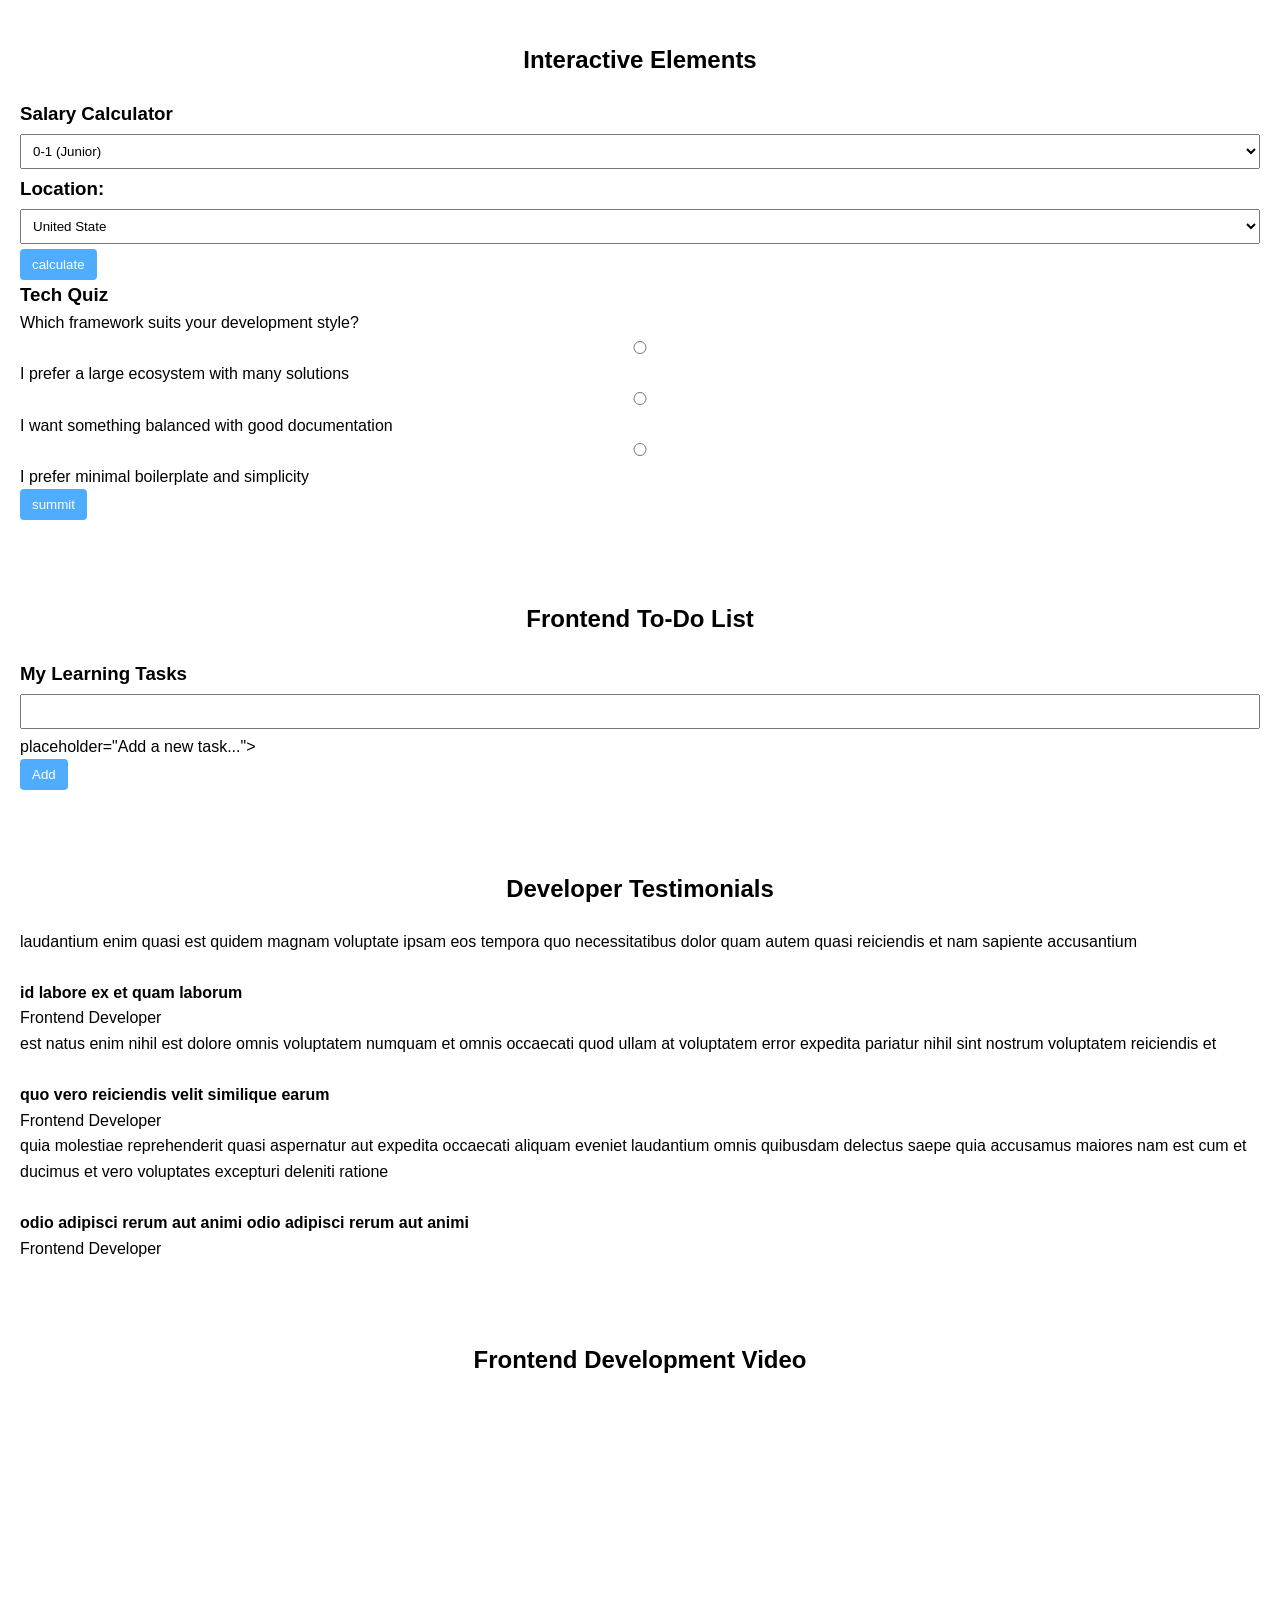
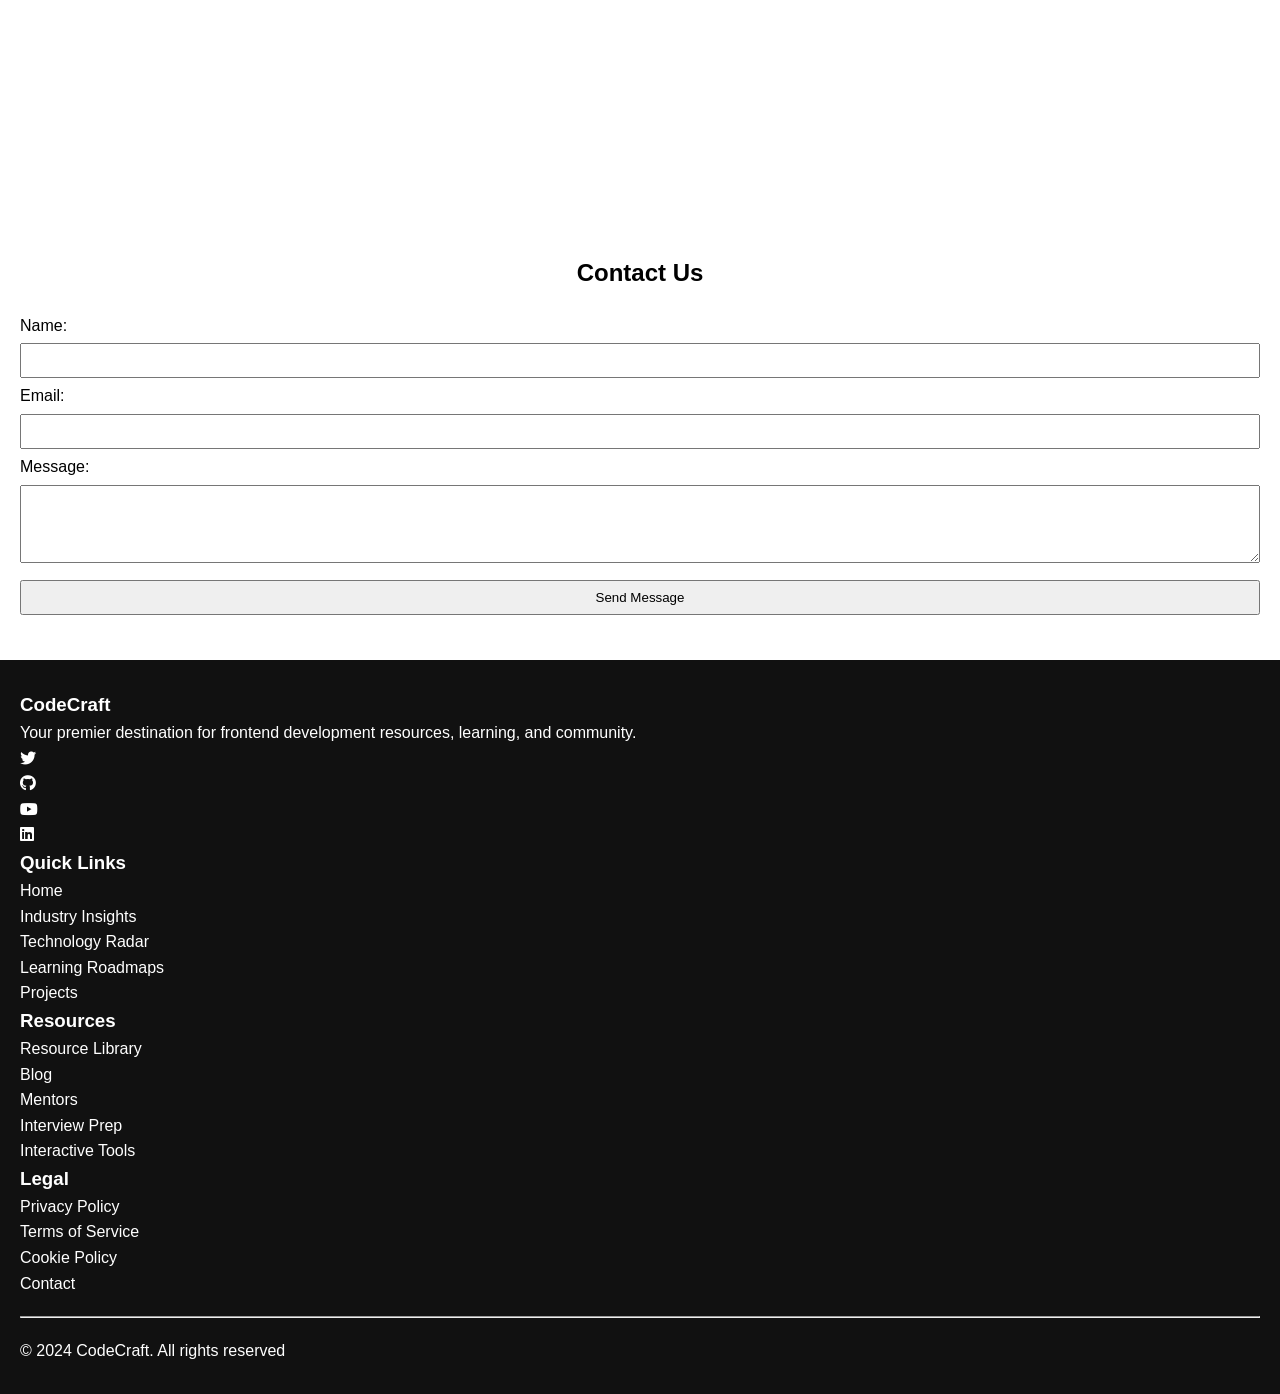
==== commit e60bdca0: "f" ====
--- a/craft.html
+++ b/craft.html
@@ -15,7 +15,7 @@
 
 <body>
     <header>
-        <div class="continer">
+        <div class="container">
             <nav>
                 <div>
                     <span>CodeCraft</span>
@@ -81,65 +81,55 @@
             </div>
         </div>
     </section>
-<section class="section3" id="tech-radar">
-  <div class="radar-container">
-
-    <!-- Title -->
-    <h2>Technology Radar 2024</h2>
-
-    <!-- Tabs / Buttons -->
-    <div class="radar-tabs">
-      <button class="tab-btn active" data-tab="trends">Current Trends</button>
-      <button class="tab-btn" data-tab="tools">Tool Stack</button>
-      <button class="tab-btn" data-tab="backend">Backend Pairings</button>
-    </div>
-
-    <!-- TAB CONTENT : Current Trends -->
-    <div class="radar-content active" id="trends">
-      <h3>Rising vs Declining Technologies</h3>
-
-      <p><strong>Rising:</strong> Qwik (+320%), Astro (+280%), Svelte (+150%), HTMX (+200%)</p>
-      <p><strong>Declining:</strong> jQuery (-15%), Angular (-8%), Ember (-12%)</p>
-
-      <h4>State of JS 2023 Highlights</h4>
-      <ul>
-        <li>TypeScript adoption reached 89%</li>
-        <li>Vite surpassed Webpack</li>
-        <li>Tailwind CSS used in 65% of projects</li>
-      </ul>
-    </div>
-
-    <!-- TAB CONTENT : Tool Stack -->
-    <div class="radar-content" id="tools">
-      <h3>Must-Know Tools</h3>
-      <ul>
-        <li><strong>Frameworks:</strong> React, Vue, Svelte</li>
-        <li><strong>Build Tools:</strong> Vite, esbuild, Parcel</li>
-        <li><strong>Styling:</strong> Tailwind CSS, SCSS, CSS Modules</li>
-        <li><strong>Design:</strong> Figma, Framer, Storybook</li>
-      </ul>
-
-      <h3>Emerging Technologies</h3>
-      <ul>
-        <li><strong>Bun:</strong> Ultra-fast JS runtime</li>
-        <li><strong>WebAssembly:</strong> Near-native web performance</li>
-        <li><strong>HTMX:</strong> HTML-first modern apps</li>
-      </ul>
-    </div>
-
-    <!-- TAB CONTENT : Backend -->
-    <div class="radar-content" id="backend">
-      <h3>Popular Backend Pairings</h3>
-      <ul>
-        <li><strong>Node.js:</strong> Full-stack JavaScript</li>
-        <li><strong>Next.js:</strong> React + backend logic</li>
-        <li><strong>Firebase:</strong> Serverless backend</li>
-        <li><strong>Others:</strong> Django, Rails, Laravel</li>
-      </ul>
-    </div>
-
-  </div>
-</section>
+    <section class="section3">
+        <div>
+            <div>
+                <h2>Technology Radar 2024</h2>
+            </div>
+            <div>
+                <div>Current Trends</div>
+                <div>Tool Stack</div>
+                <div>Backend Pairings</div>
+            </div>
+            <div>
+                <h3>Rising vs Declining Technologies</h3>
+                <p><strong>Rising:</strong>Qwik (+320% growth), Astro (+280%), Svelte (+150%), HTMX (+200%)</p>
+                <p><strong>Declining:</strong>jQuery (-15% YOY), Angular (-8% YOY), Ember (-12% YOY)</p>
+                <p><strong>State of JS 2023 Highlights:</strong>
+                <ul>
+                    <li>TypeScript adoption reached 89% of developers</li>
+                    <li>Vite surpassed Webpack as most popular build tool</li>
+                    <li>Tailwind CSS usage grew to 65% of projects</li>
+                </ul>
+                </p>
+            </div>
+            <div>
+                <h3>Must-Know Tools</h3>
+                <ul>
+                    <li><strong>Frameworks:</strong>React, Vue, Svelte</li>
+                    <li><strong>Build Tools:</strong>Vite, esbuild, Parcel</li>
+                    <li><strong>Styling:</strong>Tailwind CSS, CSS Modules, SCSS</li>
+                    <li><strong>Design:</strong>Figma, Framer, Storybook</li>
+                </ul>
+                <h3>Emerging Technologies</h3>
+                <ul>
+                    <li><strong>Bun:</strong>Fast JavaScript runtime</li>
+                    <li><strong>WebAssembly:</strong>High-performance web apps</li>
+                    <li><strong>HTMX:</strong>HTML extensions for modern apps</li>
+                </ul>
+            </div>
+            <div>
+                <h3>Popular Backend Pairings</h3>
+                <ul>
+                    <li><strong>Node.js:</strong>Fullstack JavaScript</li>
+                    <li><strong>Next.js:</strong>React framework with backend</li>
+                    <li><strong>Firebase:</strong>Serverless backend</li>
+                    <li><strong>Other Options:</strong>Django, Rails, Laravel</li>
+                </ul>
+            </div>
+        </div>
+
+    </section>
     <section class="section4">
         <div>
             <h2>Learning Roadmaps</h2>
@@ -211,7 +201,7 @@
             </div>
         </div>
     </section>
-    <section class="secton5">
+    <section class="section5">
         <div>
             <h2>Frontend Courses</h2>
             <div>
@@ -482,7 +472,7 @@
                     <h3>My Learning Tasks</h3>
                 </div>
                 <div>
-                    <input type="label" placeholder="Add a new task...">
+                    <input type="text"> placeholder="Add a new task...">
                 </div>
                 <div>
                     <button>Add</button>
@@ -563,26 +553,34 @@
             </div>
         </div>
     </section>
-    <section class="14">
-        <div>
-            <h2>Contact Us</h2>
-            <div>
-                <div>
-                    <form action="" method="post">
-                        <label for="name">Name:</label><br>
-                        <input type="text" id="name" name="name" required><br>
-
-                        <label for="name">Email:</label><br>
-                        <input type="email" id="name" name="email" required><br>
-                        <label for="message">Message:</label><br>
-                        <textarea name="message" id="message" rows="4" required></textarea><br>
-                </div>
-                <div>
-                    <input type="submit" value="Send Messange">
-                </div>
-            </div>
-        </div>
-    </section>
+  <section class="section14">
+    <div >
+        <h2>Contact Us</h2>
+
+        <form action="" method="post">
+            
+            <div>
+                <label for="name">Name:</label><br>
+                <input type="text" id="name" name="name" required>
+            </div>
+
+            <div>
+                <label for="email">Email:</label><br>
+                <input type="email" id="email" name="email" required>
+            </div>
+
+            <div>
+                <label for="message">Message:</label><br>
+                <textarea id="message" name="message" rows="4" required></textarea>
+            </div>
+
+            <div>
+                <input type="submit" value="Send Message">
+            </div>
+
+        </form>
+    </div>
+</section>
 
     <footer>
         <div>
@@ -591,16 +589,15 @@
                 <p>Your premier destination for frontend development resources, learning, and community.
                 </p>
                 <div>
-                    <ul>
-                        <div>
+                    
+                   
    <ul>
             <li><a href="https://twitter.com" target="_blank"><i class="fab fa-twitter"></i></a></li>
             <li><a href="https://github.com" target="_blank"><i class="fab fa-github"></i></a></li>
             <li><a href="https://youtube.com" target="_blank"><i class="fab fa-youtube"></i></a></li>
             <li><a href="https://linkedin.com" target="_blank"><i class="fab fa-linkedin"></i></a></li>
         </ul>
-</div>
-                    </ul>
+
                 </div>
             </div>
             <div>
--- a/style.css
+++ b/style.css
@@ -1,311 +1,175 @@
-/* =====================
-   RESET & BASE
-===================== */
+/* RESET */
 * {
-  margin: 0;
-  padding: 0;
-  box-sizing: border-box;
+    margin: 0;
+    padding: 0;
+    box-sizing: border-box;
 }
 
-html {
-  scroll-behavior: smooth;
+/* BODY */
+body {
+    font-family: Arial, sans-serif;
+    line-height: 1.6;
 }
 
-body {
-  font-family: "Segoe UI", Tahoma, Geneva, Verdana, sans-serif;
-  line-height: 1.7;
-  background-color: #0f172a;
-  color: #e5e7eb;
+/* CONTAINER */
+.container {
+    width: 90%;
+    margin: auto;
 }
 
-/* =====================
-   GLOBAL ELEMENTS
-===================== */
-a {
-  text-decoration: none;
-  color: inherit;
+/* HEADER */
+header {
+    background: #111;
+    color: white;
+    padding: 15px 0;
 }
 
-h1, h2, h3, h4 {
-  color: #f9fafb;
-  margin-bottom: 0.5rem;
+nav {
+    display: flex;
+    justify-content: space-between;
+    align-items: center;
 }
 
-section {
-  padding: 80px 8%;
+nav span {
+    font-size: 24px;
+    font-weight: bold;
 }
 
+nav ul {
+    display: flex;
+    list-style: none;
+}
+
+nav ul li {
+    margin-left: 15px;
+}
+
+nav ul li a {
+    color: white;
+    text-decoration: none;
+}
+
+/* HERO SECTION */
+.section1 {
+    background: linear-gradient(to right, #4facfe, #00f2fe);
+    color: white;
+    text-align: center;
+    padding: 80px 20px;
+}
+
+.section1 h1 {
+    font-size: 40px;
+}
+
+.section1 a {
+    display: inline-block;
+    margin-top: 20px;
+    background: white;
+    color: #333;
+    padding: 10px 20px;
+    text-decoration: none;
+    border-radius: 5px;
+}
+
+/* SECTIONS GENERAL */
+section {
+    padding: 40px 20px;
+}
+
+section h2 {
+    margin-bottom: 20px;
+    text-align: center;
+}
+
+/* CARDS */
+.section2 div,
+.section3 div,
+.section4 div,
+.section6 div,
+.section8 div {
+    margin-bottom: 20px;
+}
+
+/* TABLE */
+table {
+    width: 100%;
+    border-collapse: collapse;
+}
+
+table th,
+table td {
+    border: 1px solid #ddd;
+    padding: 10px;
+}
+
+table th {
+    background: #333;
+    color: white;
+}
+
+/* BUTTONS */
 button {
-  background: linear-gradient(135deg, #38bdf8, #6366f1);
-  border: none;
-  color: #fff;
-  padding: 12px 22px;
-  border-radius: 8px;
-  font-weight: 600;
-  cursor: pointer;
-  transition: transform 0.3s, box-shadow 0.3s;
+    padding: 8px 12px;
+    border: none;
+    background: #4facfe;
+    color: white;
+    cursor: pointer;
+    border-radius: 4px;
 }
 
 button:hover {
-  transform: translateY(-2px);
-  box-shadow: 0 10px 25px rgba(99, 102, 241, 0.4);
+    background: #0077ff;
 }
 
-/* =====================
-   HEADER & NAV
-===================== */
-header {
-  background: rgba(15, 23, 42, 0.9);
-  position: sticky;
-  top: 0;
-  z-index: 1000;
-  border-bottom: 1px solid #1e293b;
+/* INPUTS */
+input,
+select,
+textarea {
+    padding: 8px;
+    margin: 5px 0;
+    width: 100%;
 }
 
-nav {
-  display: flex;
-  justify-content: space-between;
-  align-items: center;
-  padding: 20px 8%;
+/* PROJECT CARDS */
+.section6 > div > div {
+    display: flex;
+    gap: 20px;
 }
 
-nav span {
-  font-size: 1.8rem;
-  font-weight: 800;
-  background: linear-gradient(135deg, #38bdf8, #6366f1);
-  -webkit-background-clip: text;
-  color: transparent;
+.section6 > div > div > div {
+    border: 1px solid #ddd;
+    padding: 15px;
+    border-radius: 10px;
+    flex: 1;
 }
 
-nav ul {
-  display: flex;
-  gap: 24px;
-  list-style: none;
-}
-
-nav ul li a {
-  font-weight: 500;
-  color: #cbd5f5;
-  transition: color 0.3s;
-}
-
-nav ul li a:hover {
-  color: #38bdf8;
-}
-
-/* =====================
-   HERO SECTION
-===================== */
-.section1 {
-  min-height: 90vh;
-  display: flex;
-  align-items: center;
-  background: radial-gradient(circle at top, #1e293b, #020617);
-  text-align: center;
-}
-
-.section1 h1 {
-  font-size: 3rem;
-  margin-bottom: 1rem;
-}
-
-.section1 p {
-  max-width: 700px;
-  margin: 0 auto 2rem;
-  color: #cbd5f5;
-}
-
-.section1 a {
-  display: inline-block;
-  background: linear-gradient(135deg, #38bdf8, #6366f1);
-  padding: 14px 30px;
-  border-radius: 10px;
-  font-weight: 700;
-  color: #fff;
-  transition: transform 0.3s;
-}
-
-.section1 a:hover {
-  transform: scale(1.05);
-}
-
-/* =====================
-   CONTENT CARDS
-===================== */
-section > div > div {
-  background: #020617;
-  border: 1px solid #1e293b;
-  border-radius: 14px;
-  padding: 25px;
-  margin-bottom: 25px;
-}
-
-/* =====================
-   LISTS
-===================== */
-ul, ol {
-  margin-left: 20px;
-}
-
-ul li, ol li {
-  margin-bottom: 10px;
-  color: #cbd5f5;
-}
-
-/* =====================
-   TABLE
-===================== */
-table {
-  width: 100%;
-  border-collapse: collapse;
-  margin-top: 20px;
-}
-
-th, td {
-  padding: 14px;
-  text-align: left;
-}
-
-thead {
-  background: #1e293b;
-}
-
-tbody tr {
-  border-bottom: 1px solid #1e293b;
-}
-
-tbody tr:hover {
-  background: rgba(56, 189, 248, 0.05);
-}
-
-td span {
-  background: #1e293b;
-  padding: 6px 12px;
-  border-radius: 20px;
-  font-size: 0.85rem;
-}
-
-/* =====================
-   PROJECT CARDS
-===================== */
-.section6 > div > div {
-  display: grid;
-  grid-template-columns: repeat(auto-fit, minmax(260px, 1fr));
-  gap: 25px;
-}
-
-.section6 img {
-  border-radius: 10px;
-  margin-bottom: 10px;
-}
-
-.section6 span {
-  display: inline-block;
-  background: #1e293b;
-  padding: 6px 14px;
-  border-radius: 20px;
-  font-size: 0.8rem;
-  margin-right: 6px;
-}
-
-/* =====================
-   MENTORS
-===================== */
-.section7 {
-  text-align: center;
-}
-
-.section7 div {
-  margin-bottom: 25px;
-}
-
-.section7 i {
-  font-size: 1.4rem;
-  margin: 0 10px;
-  color: #38bdf8;
-  transition: transform 0.3s;
-}
-
-.section7 i:hover {
-  transform: scale(1.2);
-}
-
-/* =====================
-   FORMS & INPUTS
-===================== */
-input, select, textarea {
-  width: 100%;
-  padding: 12px;
-  border-radius: 8px;
-  border: 1px solid #1e293b;
-  background: #020617;
-  color: #e5e7eb;
-  margin-bottom: 15px;
-}
-
-input::placeholder {
-  color: #64748b;
-}
-
-/* =====================
-   FOOTER
-===================== */
+/* FOOTER */
 footer {
-  background: #020617;
-  border-top: 1px solid #1e293b;
-  padding: 60px 8% 30px;
-}
-
-footer h3 {
-  margin-bottom: 15px;
+    background: #111;
+    color: white;
+    padding: 30px 20px;
 }
 
 footer ul {
-  list-style: none;
+    list-style: none;
 }
 
-footer ul li {
-  margin-bottom: 10px;
-}
-
-footer ul li a {
-  color: #cbd5f5;
-  transition: color 0.3s;
-}
-
-footer ul li a:hover {
-  color: #38bdf8;
-}
-
-footer i {
-  font-size: 1.4rem;
-  margin-right: 12px;
+footer a {
+    color: white;
+    text-decoration: none;
 }
 
 footer hr {
-  margin: 30px 0;
-  border: 1px solid #1e293b;
-  opacity: 0.4;
+    margin: 20px 0;
 }
 
-footer p {
-  text-align: center;
-  color: #64748b;
-}
+/* RESPONSIVE */
+@media (max-width: 768px) {
+    nav ul {
+        flex-direction: column;
+    }
 
-/* =====================
-   RESPONSIVE
-===================== */
-@media (max-width: 768px) {
-  nav ul {
-    display: none;
-  }
-
-  .section1 h1 {
-    font-size: 2.2rem;
-  }
-
-  section {
-    padding: 60px 5%;
-  }
+    .section6 > div > div {
+        flex-direction: column;
+    }
 }
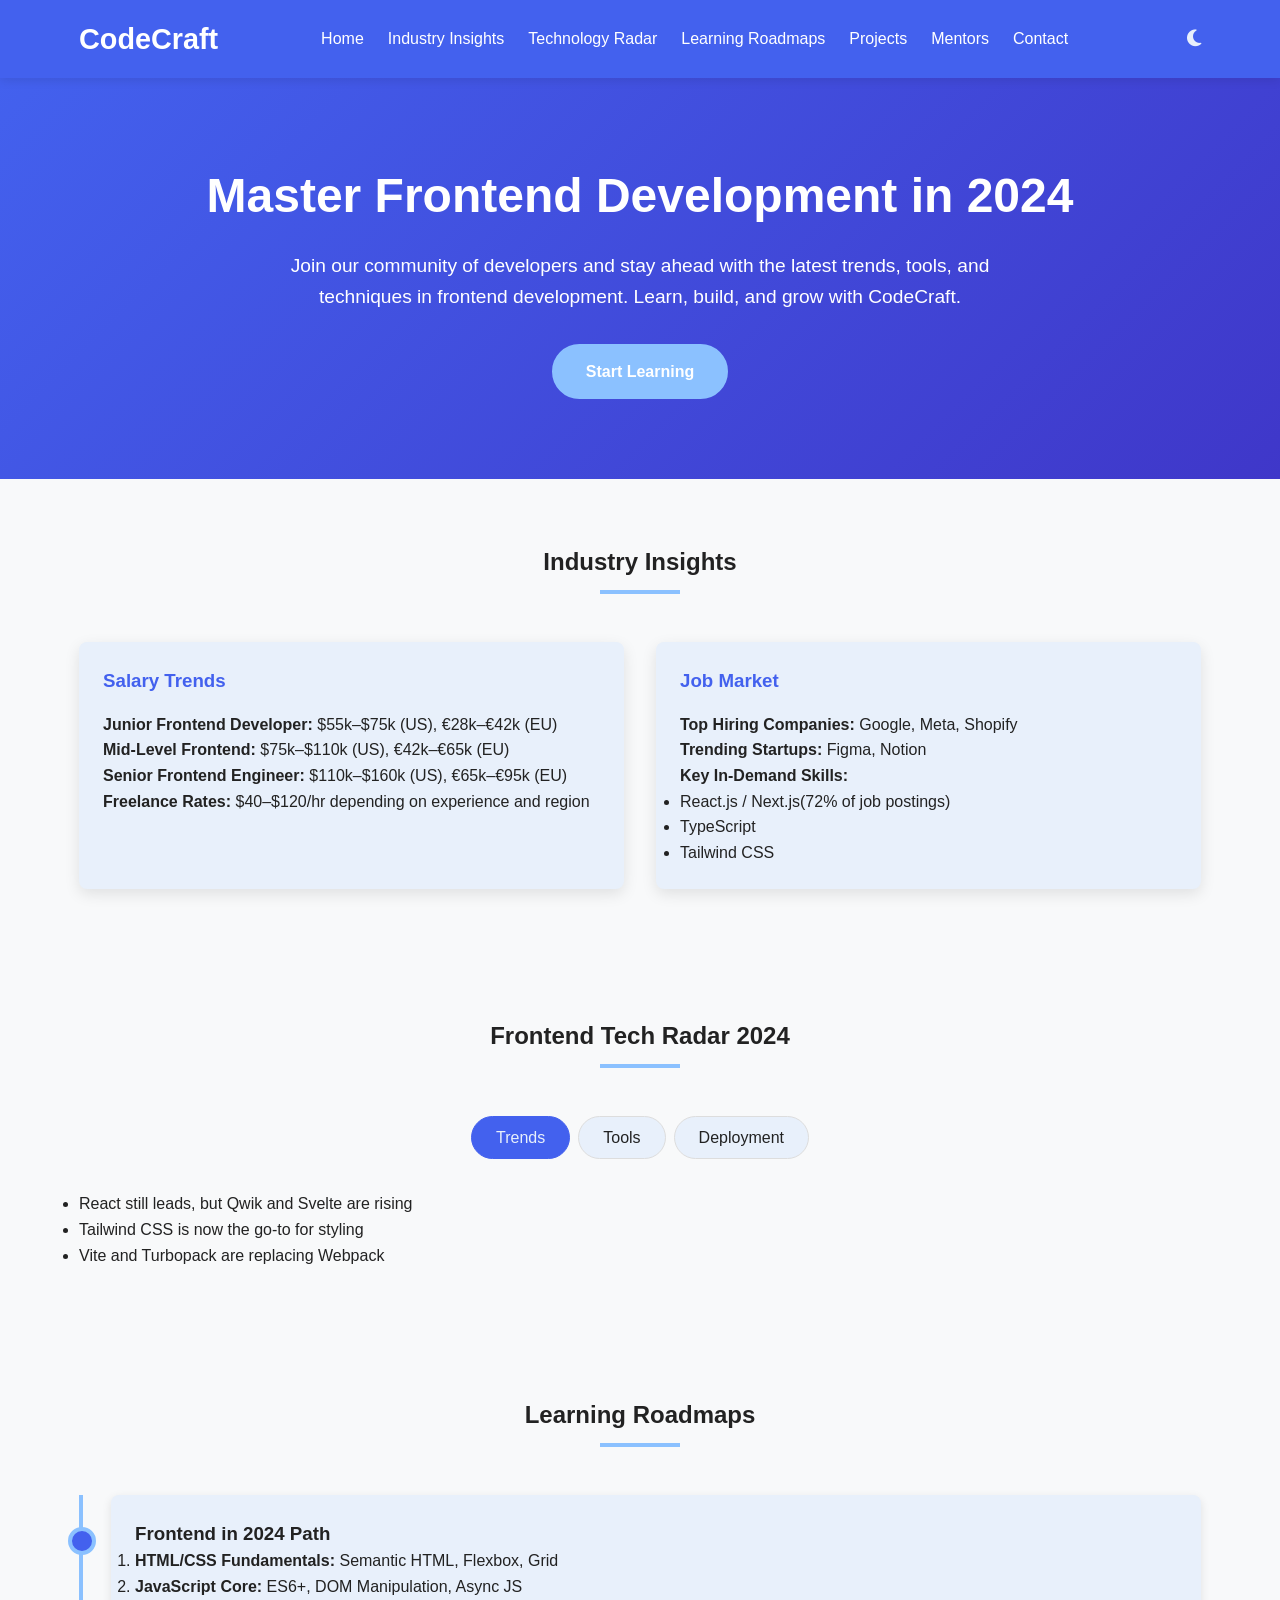
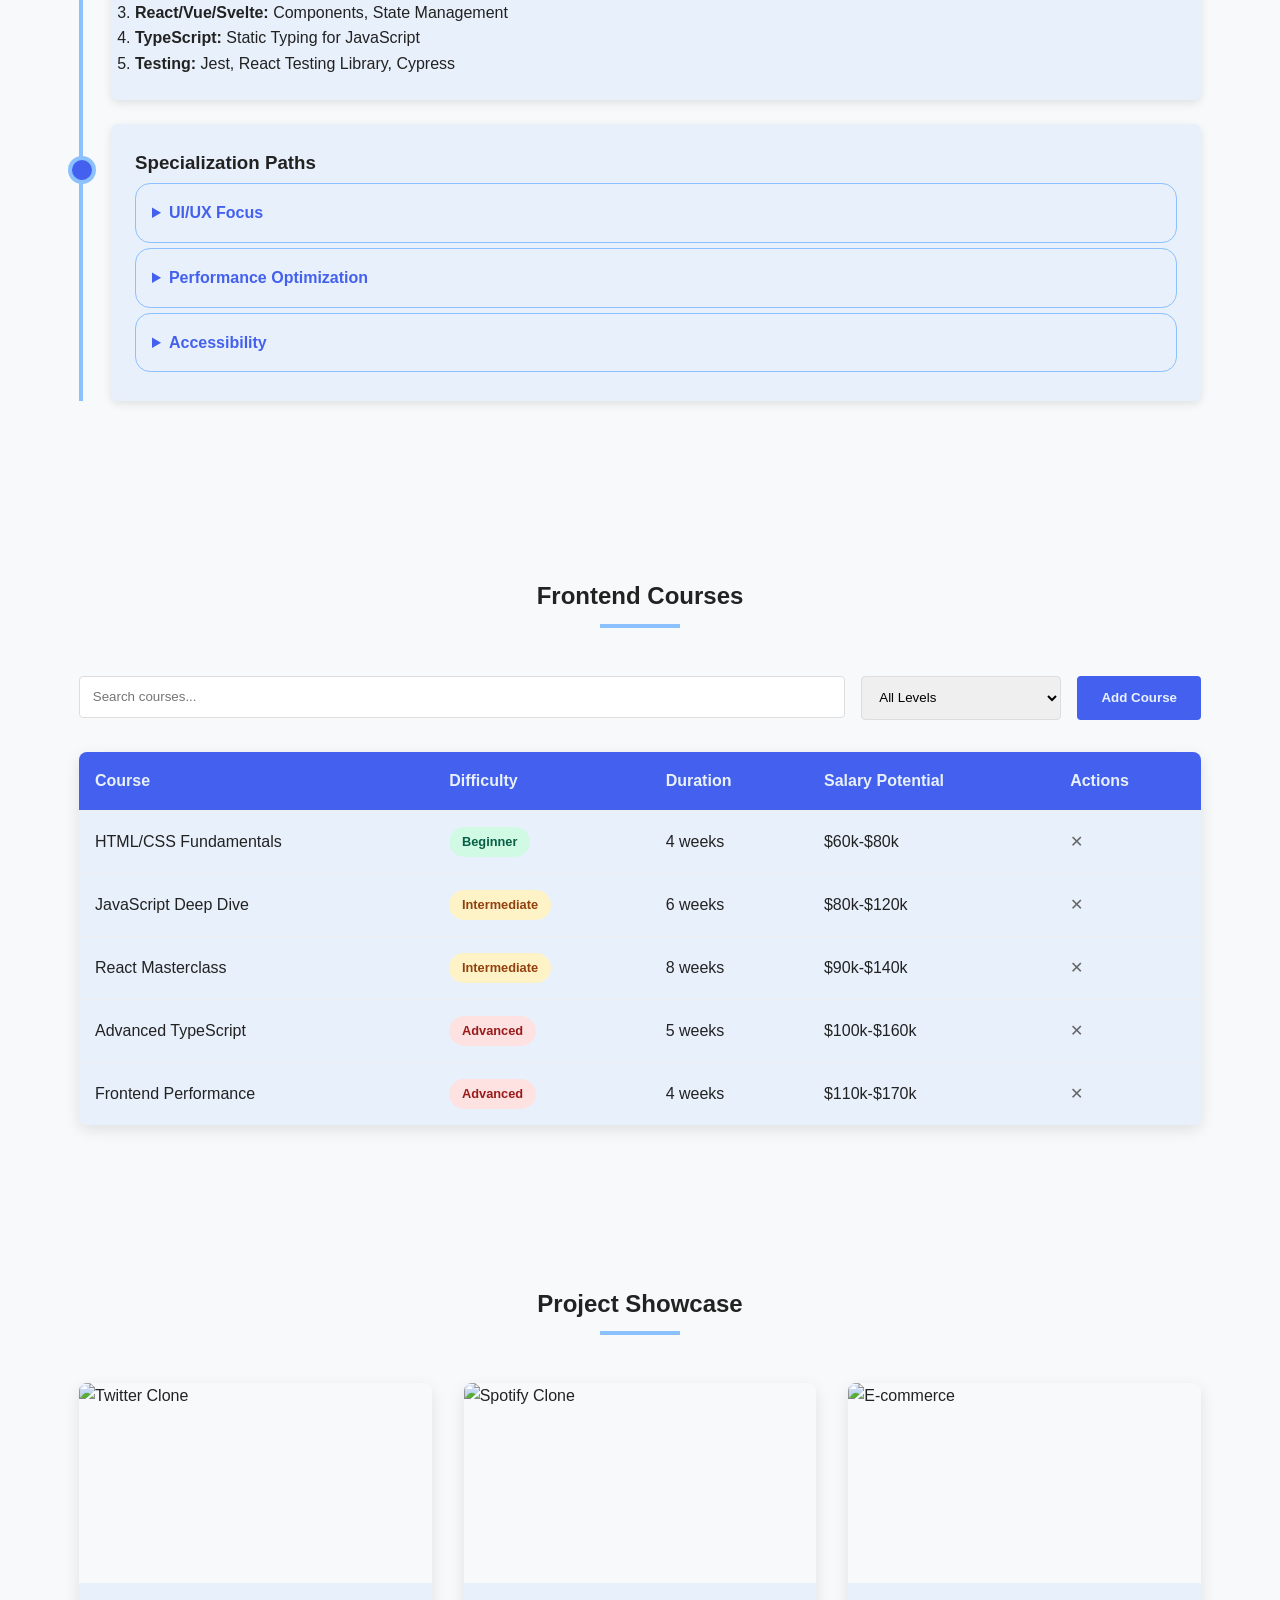
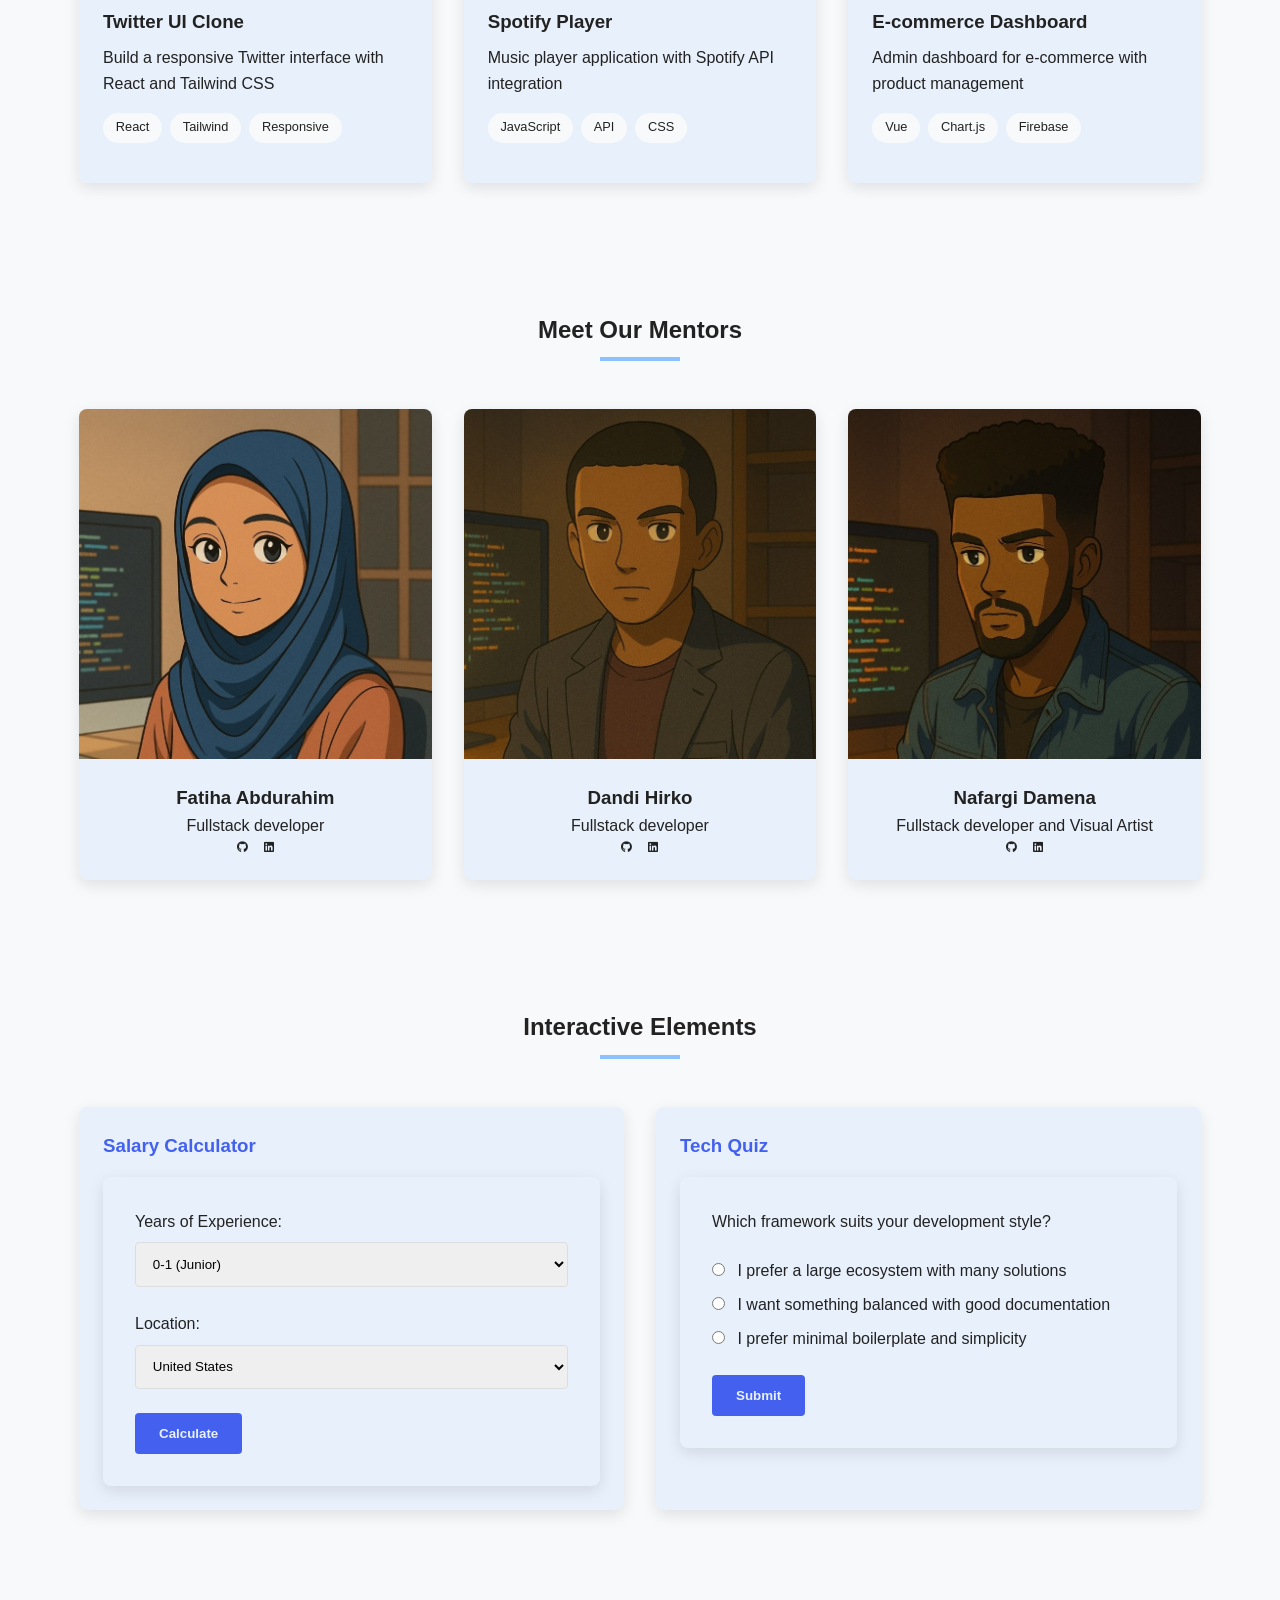
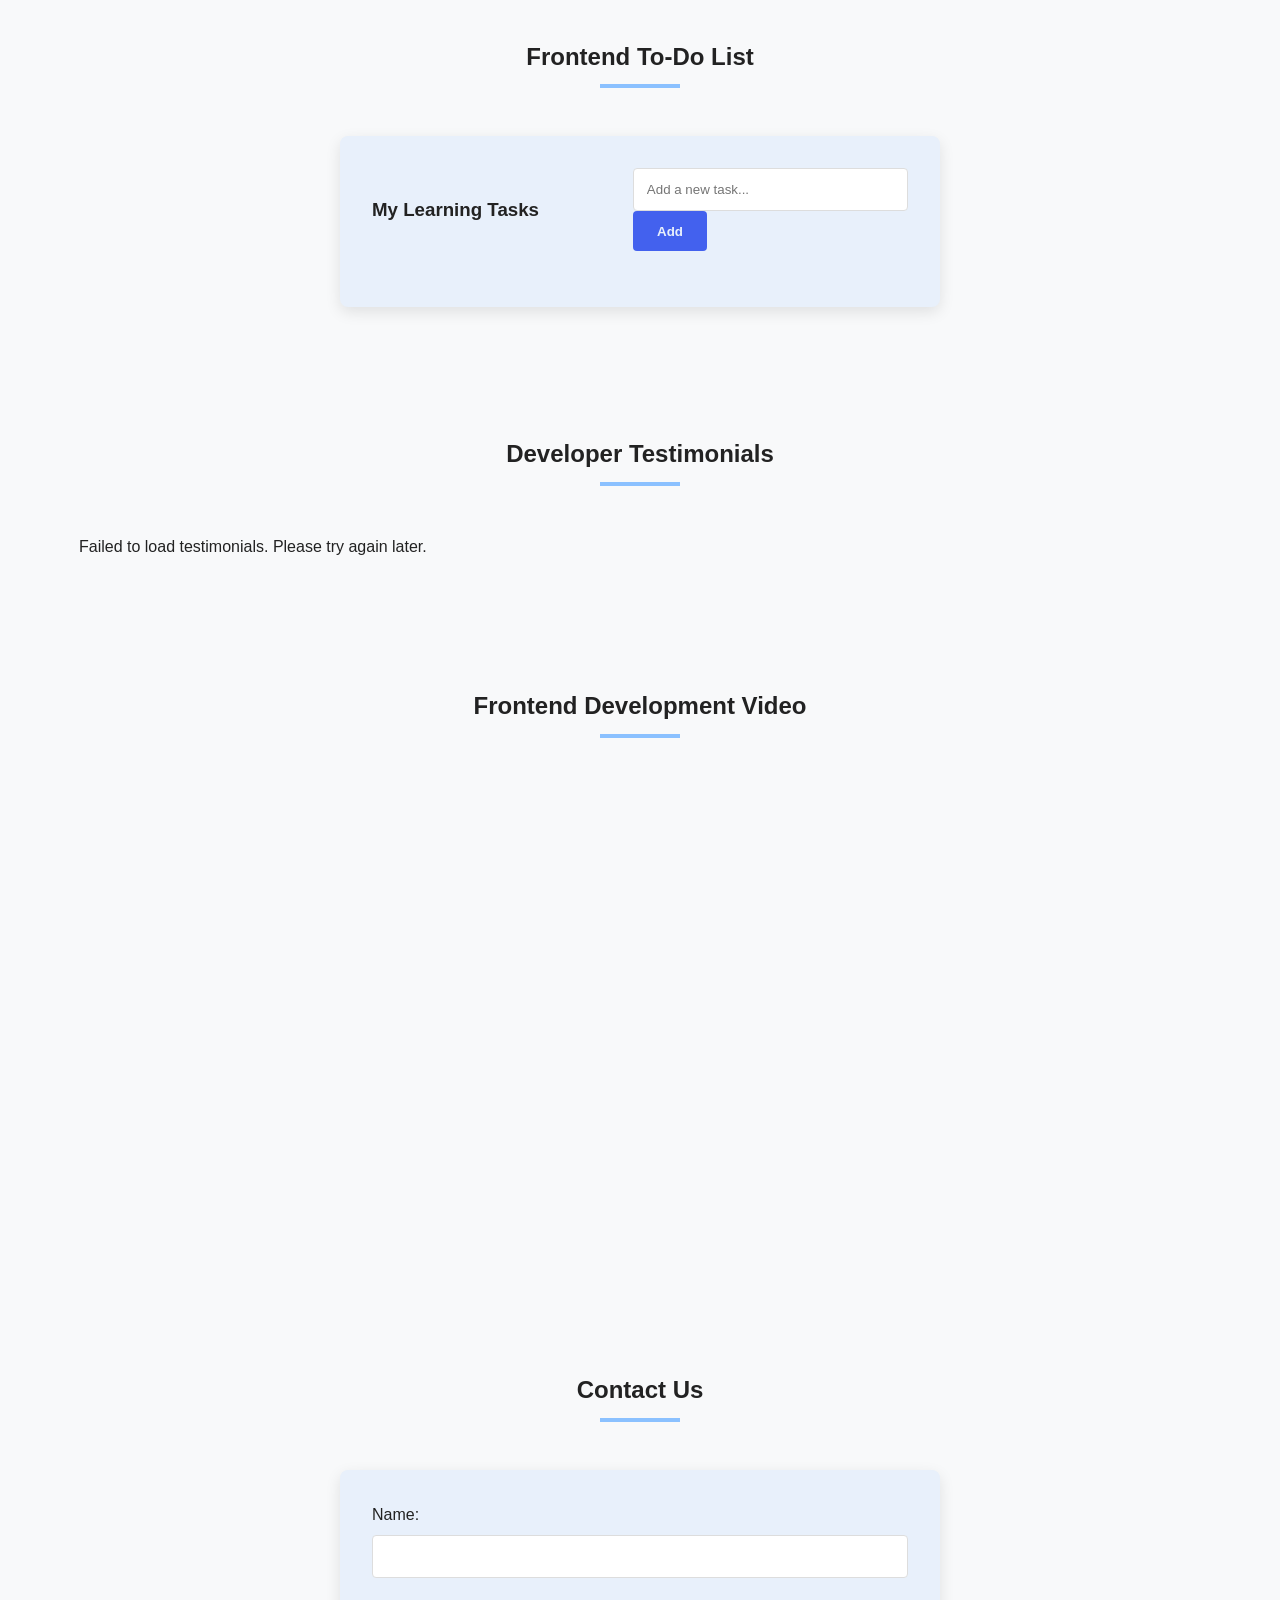
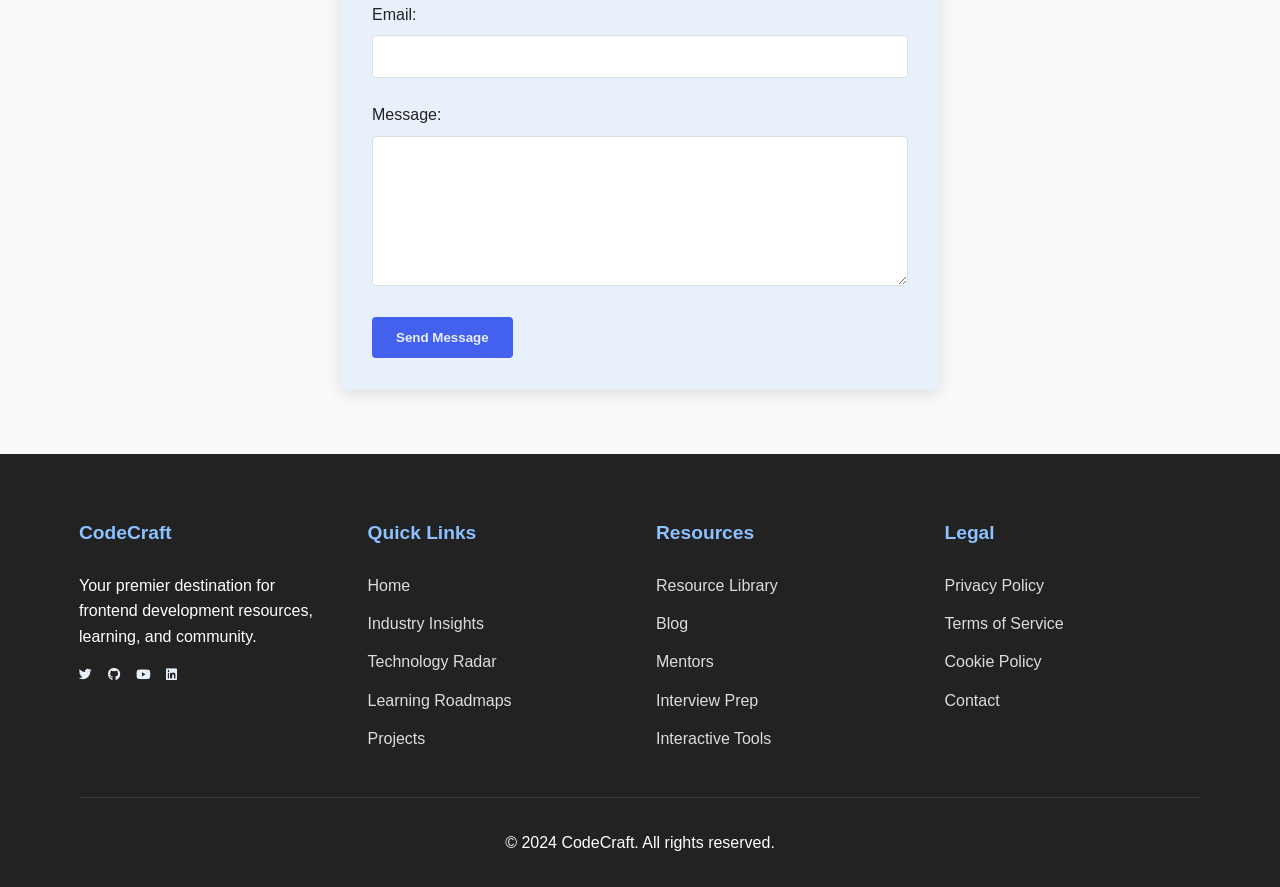
==== commit 11ce5e3e: "add js and update css and js" ====
--- a/craft.html
+++ b/craft.html
@@ -1,646 +1,457 @@
 <!DOCTYPE html>
 <html lang="en">
-
 <head>
     <meta charset="UTF-8">
     <meta name="viewport" content="width=device-width, initial-scale=1.0">
     <title>CodeCraft | Frontend Development Hub</title>
-
-    <!-- Font Awesome Icons (WORKING) -->
-    <link rel="stylesheet"
-        href="https://cdnjs.cloudflare.com/ajax/libs/font-awesome/6.5.1/css/all.min.css">
-
-        <link rel="stylesheet" href="style.css">
+    <link rel="shortcut icon" href="fav-icon.png" type="image/x-icon">
+    <link rel="stylesheet" href="style.css">
+    <link rel="stylesheet" href="https://cdn.jsdelivr.net/npm/@fortawesome/fontawesome-free@6.5.2/css/all.min.css">
+    <script src="script.js" defer></script>
 </head>
-
 <body>
+    
+    <!-----website link-->
+    <!--------https://zcodecrafthub.netlify.app/------>
+
     <header>
         <div class="container">
             <nav>
-                <div>
+                <div class="logo">
                     <span>CodeCraft</span>
-
-                </div>
-                <div>
+                </div>
+                <ul class="nav-links">
+                    <li><a href="#home">Home</a></li>
+                    <li><a href="#insights">Industry Insights</a></li>
+                    <li><a href="#tech">Technology Radar</a></li>
+                    <li><a href="#learning">Learning Roadmaps</a></li>
+                    <li><a href="#projects">Projects</a></li>
+                    <li><a href="#mentors">Mentors</a></li>
+                    <li><a href="#contact">Contact</a></li>
+                </ul>
+                <button class="theme-toggle" id="themeToggle">
+                    <i class="fas fa-moon"></i>
+                </button>
+                <button class="mobile-menu-btn" id="mobileMenuBtn">☰</button>
+            </nav>
+        </div>
+    </header>
+
+    <section class="hero" id="home">
+        <div class="container">
+            <h1>Master Frontend Development in 2024</h1>
+            <p>Join our community of developers and stay ahead with the latest trends, tools, and techniques in frontend development. Learn, build, and grow with CodeCraft.</p>
+            <a href="#learning" class="cta-button">Start Learning</a>
+        </div>
+    </section>
+
+    <section id="insights">
+        <div class="container">
+            <h2 class="section-title">Industry Insights</h2>
+            <div class="insights-grid">
+                <div class="insight-card">
+                    <h3>Salary Trends</h3>
+                    <p><strong>Junior Frontend Developer:</strong> &dollar;55k–&dollar;75k (US), &euro;28k–&euro;42k (EU)</p>
+                    <p><strong>Mid-Level Frontend:</strong> &dollar;75k–&dollar;110k (US), &euro;42k–&euro;65k (EU)</p>
+                    <p><strong>Senior Frontend Engineer:</strong> &dollar;110k–&dollar;160k (US), &euro;65k–&euro;95k (EU)</p>
+                    <p><strong>Freelance Rates:</strong> &dollar;40–&dollar;120/hr depending on experience and region</p>
+                </div>
+                <div class="insight-card">
+                    <h3>Job Market</h3>
+                    <p><strong>Top Hiring Companies:</strong> Google, Meta, Shopify</p>
+                    <p><strong>Trending Startups:</strong> Figma, Notion</p>
+                    <p><strong>Key In-Demand Skills:</strong></p>
                     <ul>
-                        <li><a href="#">Home</a></li>
-                        <li><a href="#">Industry Insights</a></li>
-                        <li><a href="#">Technology Radar</a></li>
-                        <li><a href="#">Learning Roadmaps</a></li>
-                        <li><a href="#">Projects</a></li>
-                        <li><a href="#">Mentors</a></li>
-                        <li><a href="#">Resources</a></li>
-                        <li><a href="#">Contact</a></li>
+                        <li>React.js / Next.js(72% of job postings)</li>
+                        <li>TypeScript</li>
+                        <li>Tailwind CSS</li>
                     </ul>
-
-                </div>
-
-            </nav>
-        </div>
-    </header>
-    <section class="section1">
-        <div>
-            <h1>Master Frontend Development in 2024</h1>
-            <p>Join our community of developers and stay ahead with the latest trends, tools, and techniques in frontend
-                development.
-                Learn, build, and grow with CodeCraft.</p>
-            <a href=#>Start Learning</a>
-        </div>
-
-    </section>
-    <section class="section2">
-        <div>
-            <h2>Industry Insights</h2>
-            <div>
-                <h3>Salary Trends</h3>
-
-
-                <p><strong>Junior Developer:</strong>$60k-$80k (US), £30k-£45k (UK), ₹6L-₹10L (India)
-
-                <p><strong>Mid-Level:</strong> $80k-$120k (US), £45k-£70k (UK), ₹10L-₹20L (India)</p>
-
-                <p><strong>Senior Developer:</strong>$120k-$180k (US), £70k-£100k (UK), ₹20L-₹35L (India)</p>
-
-                <p><strong>Freelance Rates:</strong>$50-$150/hr depending on experience and location
-                </p>
-            </div>
-            <div>
-                <h3>Company Demand</h3>
-                <p><strong>Top Hiring Companies:</strong>Google, Meta, Netflix, Shopify, Airbnb, Stripe</p>
-                <p><strong>Startups Hiring:</strong>Figma, Notion, Canva, Discord, Robinhood</p>
-                <p><strong>Most Sought-After Skills:</strong>
+                </div>
+            </div>
+        </div>
+    </section>
+
+    <section id="tech">
+        <div class="container">
+            <h2 class="section-title">Frontend Tech Radar 2024</h2>
+            <div class="tech-tabs">
+                <div class="tech-tab active" data-tab="trends">Trends</div>
+                <div class="tech-tab" data-tab="tools">Tools</div>
+                <div class="tech-tab" data-tab="deployment">Deployment</div>
+            </div>
+
+            <div class="tech-content active" id="trends">
                 <ul>
-                    <li>React (72% of job postings)</li>
-                    <li>TypeScript (65%)</li>
-                    <li>CSS/SCSS (90%)</li>
-                    <li>Testing (Jest, Cypress - 58%)</li>
-                    <li>Accessibility (45%)</li>
+                    <li>React still leads, but Qwik and Svelte are rising</li>
+                    <li>Tailwind CSS is now the go-to for styling</li>
+                    <li>Vite and Turbopack are replacing Webpack</li>
                 </ul>
-                </p>
-
-            </div>
-        </div>
-    </section>
-    <section class="section3">
-        <div>
-            <div>
-                <h2>Technology Radar 2024</h2>
-            </div>
-            <div>
-                <div>Current Trends</div>
-                <div>Tool Stack</div>
-                <div>Backend Pairings</div>
-            </div>
-            <div>
-                <h3>Rising vs Declining Technologies</h3>
-                <p><strong>Rising:</strong>Qwik (+320% growth), Astro (+280%), Svelte (+150%), HTMX (+200%)</p>
-                <p><strong>Declining:</strong>jQuery (-15% YOY), Angular (-8% YOY), Ember (-12% YOY)</p>
-                <p><strong>State of JS 2023 Highlights:</strong>
+            </div>
+
+            <div class="tech-content" id="tools">
                 <ul>
-                    <li>TypeScript adoption reached 89% of developers</li>
-                    <li>Vite surpassed Webpack as most popular build tool</li>
-                    <li>Tailwind CSS usage grew to 65% of projects</li>
+                    <li><strong>Frameworks:</strong> React, Next.js, Svelte</li>
+                    <li><strong>Styling:</strong> Tailwind CSS, SCSS</li>
+                    <li><strong>Build:</strong> Vite, Turbopack</li>
+                    <li><strong>Design:</strong> Figma, Storybook</li>
+                    <li><strong>Emerging:</strong> Bun, HTMX</li>
                 </ul>
-                </p>
-            </div>
-            <div>
-                <h3>Must-Know Tools</h3>
+            </div>
+
+            <div class="tech-content" id="deployment">
                 <ul>
-                    <li><strong>Frameworks:</strong>React, Vue, Svelte</li>
-                    <li><strong>Build Tools:</strong>Vite, esbuild, Parcel</li>
-                    <li><strong>Styling:</strong>Tailwind CSS, CSS Modules, SCSS</li>
-                    <li><strong>Design:</strong>Figma, Framer, Storybook</li>
+                    <li>Next.js + Vercel for fullstack apps</li>
+                    <li>React + Netlify for Jamstack</li>
+                    <li>Astro/SvelteKit + Cloudflare for static sites</li>
                 </ul>
-                <h3>Emerging Technologies</h3>
-                <ul>
-                    <li><strong>Bun:</strong>Fast JavaScript runtime</li>
-                    <li><strong>WebAssembly:</strong>High-performance web apps</li>
-                    <li><strong>HTMX:</strong>HTML extensions for modern apps</li>
-                </ul>
-            </div>
-            <div>
-                <h3>Popular Backend Pairings</h3>
-                <ul>
-                    <li><strong>Node.js:</strong>Fullstack JavaScript</li>
-                    <li><strong>Next.js:</strong>React framework with backend</li>
-                    <li><strong>Firebase:</strong>Serverless backend</li>
-                    <li><strong>Other Options:</strong>Django, Rails, Laravel</li>
-                </ul>
-            </div>
-        </div>
-
-    </section>
-    <section class="section4">
-        <div>
-            <h2>Learning Roadmaps</h2>
-
-            <div>
-                <h3>Frontend in 2024 Path</h3>
-                <ol>
-                    <li>
-                        <strong>HTML/CSS Fundamentals:</strong>Semantic HTML, Flexbox, Grid
-                    </li>
-                    <li>
-                        <strong>JavaScript Core:</strong>ES6+, DOM Manipulation, Async JS
-                    </li>
-                    <li>
-                        <strong>React/Vue/Svelte:</strong>Components, State Management
-                    </li>
-                    <li>
-                        <strong>TypeScript:</strong>Static Typing for JavaScript
-                    </li>
-                    <li>
-                        <strong>Testing:</strong>Jest, React Testing Library, Cypress
-                    </li>
-                </ol>
-
-            </div>
-            <div>
-                <div>
+            </div>
+        </div>
+    </section>
+
+    <section id="learning">
+        <div class="container">
+            <h2 class="section-title">Learning Roadmaps</h2>
+            <div class="roadmap">
+                <div class="roadmap-step">
+                    <h3>Frontend in 2024 Path</h3>
+                    <ol>
+                        <li><strong>HTML/CSS Fundamentals:</strong> Semantic HTML, Flexbox, Grid</li>
+                        <li><strong>JavaScript Core:</strong> ES6+, DOM Manipulation, Async JS</li>
+                        <li><strong>React/Vue/Svelte:</strong> Components, State Management</li>
+                        <li><strong>TypeScript:</strong> Static Typing for JavaScript</li>
+                        <li><strong>Testing:</strong> Jest, React Testing Library, Cypress</li>
+                    </ol>
+                </div>
+                <div class="roadmap-step">
                     <h3>Specialization Paths</h3>
-                </div>
-                <div>
                     <details>
-                        <summary>
-                            <h4>UI/UX Focus</h4>
-                        </summary>
+                        <summary>UI/UX Focus</summary>
                         <ul>
-                            <li><strong>Figma for prototyping</strong></li>
-                            <li><strong>Framer for animations</strong></li>
-                            <li><strong>Design systems</strong></li>
-                            <li><strong>User research basics</strong></li>
+                            <li>Figma for prototyping</li>
+                            <li>Framer for animations</li>
+                            <li>Design systems</li>
+                            <li>User research basics</li>
                         </ul>
                     </details>
-                </div>
-                <div>
                     <details>
-                        <summary>
-                            <h4>Performance Optimization</h4>
-                        </summary>
+                        <summary>Performance Optimization</summary>
                         <ul>
-                            <li><strong>Web Vitals metrics</strong></li>
-                            <li><strong>Lighthouse audits</strong></li>
-                            <li><strong>Bundle size reduction</strong></li>
-                            <li><strong>Lazy loading</strong></li>
+                            <li>Web Vitals metrics</li>
+                            <li>Lighthouse audits</li>
+                            <li>Bundle size reduction</li>
+                            <li>Lazy loading</li>
                         </ul>
                     </details>
-                </div>
-                <div>
                     <details>
-                        <summary>
-                            <h4>Accessibility</h4>
-                        </summary>
+                        <summary>Accessibility</summary>
                         <ul>
-                            <li><strong>WCAG guidelines</strong></li>
-                            <li><strong>ARIA attributes</strong></li>
-                            <li><strong>Screen reader testing</strong></li>
-                            <li><strong>Color contrast</strong></li>
+                            <li>WCAG guidelines</li>
+                            <li>ARIA attributes</li>
+                            <li>Screen reader testing</li>
+                            <li>Color contrast</li>
                         </ul>
                     </details>
                 </div>
             </div>
         </div>
     </section>
-    <section class="section5">
-        <div>
-            <h2>Frontend Courses</h2>
-            <div>
-                <div>
-                    <input type="text" placeholder="Search Courses">
-                </div>
-                <div>
-                    <select name="" id="">
+
+    <section id="courses">
+        <div class="container">
+            <h2 class="section-title">Frontend Courses</h2>
+            <div class="search-filter">
+                <div class="search-box">
+                    <input type="text" id="courseSearch" class="form-control" placeholder="Search courses...">
+                </div>
+                <div class="filter-select">
+                    <select id="courseFilter" class="form-control">
                         <option value="all">All Levels</option>
                         <option value="beginner">Beginner</option>
                         <option value="intermediate">Intermediate</option>
                         <option value="advanced">Advanced</option>
                     </select>
                 </div>
-                <div>
-                    <button>Add Courses</button>
-                </div>
-            </div>
-            <div>
-                <table>
-                    <thead>
-                        <tr>
-                            <th>Course</th>
-                            <th>Difficulty</th>
-                            <th>Duration</th>
-                            <th>Salary Potential</th>
-                            <th>Action</th>
-                        </tr>
-                    </thead>
-                    <tbody>
-
-                        <tr>
-                            <td>HTML/CSS Fundamentals</td>
-                            <td><span>Beginner</span></td>
-                            <td>4 weeks</td>
-                            <td>$60k-$80k</td>
-                            <td><button>X</button></td>
-                        </tr>
-                        <tr>
-                            <td>JavaScript Deep Dive</td>
-                            <td><span>Intermediate</span></td>
-                            <td>6 weeks</td>
-                            <td>$80k-$120k</td>
-                            <td><button>X</button></td>
-                        </tr>
-                        <tr>
-                            <td>React Masterclass</td>
-                            <td><span>Intermediate</span></td>
-                            <td>8 weeks</td>
-                            <td>$90k-$140k</td>
-                            <td><button>X</button></td>
-                        </tr>
-                        <tr>
-
-                            <td>Advanced TypeScript</td>
-                            <td><span>Advanced</span></td>
-                            <td>5 weeks</td>
-                            <td>$100k-$160k</td>
-                            <td><button>X</button></td>
-                        </tr>
-                        <tr>
-                            <td>Frontend Performance</td>
-                            <td><span>Advanced</span></td>
-                            <td>4 weeks</td>
-                            <td>$110k-$170k</td>
-                            <td><button>X</button></td>
-                        </tr>
-
-                    </tbody>
-                </table>
-            </div>
-        </div>
-    </section>
-    <section class="section6">
-        <div>
-            <h2>Project Showcase</h2>
-            <div>
-                <div>
-                    <div><img
-                            src="https://img.freepik.com/premium-vector/twitter-logo-square-icon_444390-7003.jpg?w=900"
-                            alt="Twitter Clone" width="100px" height="100px">
-                    </div>
-                    <div>Twitter UI Clone</h4>
+                <button id="addCourseBtn" class="btn">Add Course</button>
+            </div>
+            <table class="courses-table">
+                <thead>
+                    <tr>
+                        <th>Course</th>
+                        <th>Difficulty</th>
+                        <th>Duration</th>
+                        <th>Salary Potential</th>
+                        <th>Actions</th>
+                    </tr>
+                </thead>
+                <tbody id="courseTableBody">
+                    <!-- Courses will be added here dynamically -->
+                </tbody>
+            </table>
+        </div>
+    </section>
+
+    <section id="projects">
+        <div class="container">
+            <h2 class="section-title">Project Showcase</h2>
+            <div class="projects-grid">
+                <div class="project-card">
+                    <div class="project-img">
+                        <img src="https://images.unsplash.com/photo-1611162616475-46b635cb6868?ixlib=rb-4.0.3&ixid=M3wxMjA3fDB8MHxwaG90by1wYWdlfHx8fGVufDB8fHx8fA%3D%3D&auto=format&fit=crop&w=1074&q=80" alt="Twitter Clone">
+                    </div>
+                    <div class="project-info">
+                        <h3>Twitter UI Clone</h3>
                         <p>Build a responsive Twitter interface with React and Tailwind CSS</p>
-                    </div>
+                        <div class="project-tags">
+                            <span class="project-tag">React</span>
+                            <span class="project-tag">Tailwind</span>
+                            <span class="project-tag">Responsive</span>
+                        </div>
+                    </div>
+                </div>
+                <div class="project-card">
+                    <div class="project-img">
+                        <img src="https://images.unsplash.com/photo-1614680376573-df3480f0c6ff?ixlib=rb-4.0.3&ixid=M3wxMjA3fDB8MHxwaG90by1wYWdlfHx8fGVufDB8fHx8fA%3D%3D&auto=format&fit=crop&w=1074&q=80" alt="Spotify Clone">
+                    </div>
+                    <div class="project-info">
+                        <h3>Spotify Player</h3>
+                        <p>Music player application with Spotify API integration</p>
+                        <div class="project-tags">
+                            <span class="project-tag">JavaScript</span>
+                            <span class="project-tag">API</span>
+                            <span class="project-tag">CSS</span>
+                        </div>
+                    </div>
+                </div>
+                <div class="project-card">
+                    <div class="project-img">
+                        <img src="https://images.unsplash.com/photo-1551288049-bebda4e38f71?ixlib=rb-4.0.3&ixid=M3wxMjA3fDB8MHxwaG90by1wYWdlfHx8fGVufDB8fHx8fA%3D%3D&auto=format&fit=crop&w=1170&q=80" alt="E-commerce">
+                    </div>
+                    <div class="project-info">
+                        <h3>E-commerce Dashboard</h3>
+                        <p>Admin dashboard for e-commerce with product management</p>
+                        <div class="project-tags">
+                            <span class="project-tag">Vue</span>
+                            <span class="project-tag">Chart.js</span>
+                            <span class="project-tag">Firebase</span>
+                        </div>
+                    </div>
+                </div>
+            </div>
+        </div>
+    </section>
+
+    <section id="mentors">
+        <div class="container">
+            <h2 class="section-title">Meet Our Mentors</h2>
+            <div class="mentors-grid">
+                <div class="mentor-card">
+                    <div class="mentor-img">
+                        <img src="feti.jpg" alt="Fatiha Abdurahim">
+                    </div>
+                    <div class="mentor-info">
+                        <h3>Fatiha Abdurahim</h3>
+                        <p>Fullstack developer</p>
+                        <div class="mentor-links">
+                            <a href="https://github.com/FetuTechTamer" target="_blank" aria-label="GitHub"><i class="fab fa-github"></i></a>
+                            <a href="https://www.linkedin.com/in/fethiya-abdurehim-3a0248331?utm_source=share&utm_campaign=share_via&utm_content=profile&utm_medium=android_app" target="_blank" aria-label="LinkedIn"><i class="fab fa-linkedin"></i></a>
+                        </div>
+                    </div>
+                </div>
+                <div class="mentor-card">
+                    <div class="mentor-img">
+                        <img src="dandi.jpg" alt="Dandi Hirko">
+                    </div>
+                    <div class="mentor-info">
+                        <h3>Dandi Hirko</h3>
+                        <p>Fullstack developer</p>
+                        <div class="mentor-links">
+                            <a href="https://github.com/dandi" target="_blank" aria-label="GitHub"><i class="fab fa-github"></i></a>
+                            <a href="https://linkedin.com/in/dandi" target="_blank" aria-label="LinkedIn"><i class="fab fa-linkedin"></i></a>
+                        </div>
+                    </div>
+                </div>
+                <div class="mentor-card">
+                    <div class="mentor-img">
+                        <img src="nafi.jpg" alt="Nafargi Damena">
+                    </div>
+                    <div class="mentor-info">
+                        <h3>Nafargi Damena</h3>
+                        <p>Fullstack developer and Visual Artist</p>
+                        <div class="mentor-links">
+                            <a href="https://github.com/nafargi" target="_blank" aria-label="GitHub"><i class="fab fa-github"></i></a>
+                            <a href="https://linkedin.com/in/nafargidamena" target="_blank" aria-label="LinkedIn"><i class="fab fa-linkedin"></i></a>
+                        </div>
+                    </div>
+                </div>
+            </div>
+        </div>
+    </section>
+
+    <section id="interactive">
+        <div class="container">
+            <h2 class="section-title">Interactive Elements</h2>
+            <div class="insights-grid">
+                <div class="insight-card">
+                    <h3>Salary Calculator</h3>
+                    <div class="calculator">
+                        <div class="form-group">
+                            <label for="experience">Years of Experience:</label>
+                            <select id="experience" class="form-control">
+                                <option value="0-1">0-1 (Junior)</option>
+                                <option value="2-4">2-4 (Mid-Level)</option>
+                                <option value="5+">5+ (Senior)</option>
+                            </select>
+                        </div>
+                        <div class="form-group">
+                            <label for="location">Location:</label>
+                            <select id="location" class="form-control">
+                                <option value="us">United States</option>
+                                <option value="uk">United Kingdom</option>
+                                <option value="eu">Europe</option>
+                                <option value="india">India</option>
+                                <option value="remote">Remote (Global)</option>
+                            </select>
+                        </div>
+                        <button id="calculateBtn" class="btn">Calculate</button>
+                        <div class="result" id="salaryResult"></div>
+                    </div>
+                </div>
+                <div class="insight-card">
+                    <h3>Tech Quiz</h3>
+                    <div class="quiz-container">
+                        <div class="quiz-question">
+                            <p>Which framework suits your development style?</p>
+                        </div>
+                        <div class="quiz-options">
+                            <div class="quiz-option">
+                                <input type="radio" name="quiz" id="option1" value="react">
+                                <label for="option1">I prefer a large ecosystem with many solutions</label>
+                            </div>
+                            <div class="quiz-option">
+                                <input type="radio" name="quiz" id="option2" value="vue">
+                                <label for="option2">I want something balanced with good documentation</label>
+                            </div>
+                            <div class="quiz-option">
+                                <input type="radio" name="quiz" id="option3" value="svelte">
+                                <label for="option3">I prefer minimal boilerplate and simplicity</label>
+                            </div>
+                        </div>
+                        <button id="quizSubmit" class="btn">Submit</button>
+                        <div class="quiz-result" id="quizResult"></div>
+                    </div>
+                </div>
+            </div>
+        
+        </div>
+    </section>
+
+    <section id="todo">
+        <div class="container">
+            <h2 class="section-title">Frontend To-Do List</h2>
+            <div class="todo-container">
+                <div class="todo-header">
+                    <h3>My Learning Tasks</h3>
                     <div>
-                        <span>React</span>
-                        <span>Tailwind</span>
-                        <span>Responsive</span>
-                    </div>
-
-                </div>
-                <div>
-                    <div><img
-                            src="https://images.unsplash.com/photo-1614680376573-df3480f0c6ff?ixlib=rb-4.0.3&ixid=M3wxMjA3fDB8MHxwaG90by1wYWdlfHx8fGVufDB8fHx8fA%3D%3D&auto=format&fit=crop&w=1074&q=80"
-                            alt="Spotify Player" width="100px" height="100px">
-                    </div>
-                    <div>
-                        <h4>Spotify Player</h4>
-                        <p>Music player application with Spotify API integration</p>
-                    </div>
-                    <div>
-                        <span>JavaScript</span>
-                        <span>API</span>
-                        <span>CSS</span>
-                    </div>
-
-                </div>
-                <div>
-                    <div><img
-                            src="https://images.unsplash.com/photo-1551288049-bebda4e38f71?ixlib=rb-4.0.3&ixid=M3wxMjA3fDB8MHxwaG90by1wYWdlfHx8fGVufDB8fHx8fA%3D%3D&auto=format&fit=crop&w=1170&q=80"
-                            alt="Spotify Player" width="100px" height="100px">
-                    </div>
-                    <div>
-                        <h4>E-commerce Dashboard</h4>
-                        <p>Admin dashboard for e-commerce with product management</p>
-                    </div>
-                    <div>
-                        <span>Vue</span>
-                        <span>Chart.js</span>
-                        <span>Firebase</span>
-                    </div>
-                </div>
-            </div>
-        </div>
-    </section>
-   <section class="section7">
-        <h2>Meet Our Mentors</h2>
-
-        <div>
-            <h3>Fatiha Abdurahim</h3>
-            <p>Fullstack Developer</p>
-            <a href="https://github.com/FetuTechTamer" target="_blank"><i class="fab fa-github"></i></a>
-            <a href="https://www.linkedin.com/in/fethiya-abdurehim-3a0248331/" target="_blank"><i
-                    class="fab fa-linkedin"></i></a>
-        </div>
-
-        <div>
-            <h3>Dandi Hirko</h3>
-            <p>Fullstack Developer</p>
-            <a href="https://github.com/dandi" target="_blank"><i class="fab fa-github"></i></a>
-            <a href="https://www.linkedin.com/in/dandi/" target="_blank"><i class="fab fa-linkedin"></i></a>
-        </div>
-
-        <div>
-            <h3>Nafargi Damena</h3>
-            <p>Fullstack Developer & Visual Artist</p>
-            <a href="https://github.com/nafargi" target="_blank"><i class="fab fa-github"></i></a>
-            <a href="https://www.linkedin.com/in/nafargidamena/" target="_blank"><i
-                    class="fab fa-linkedin"></i></a>
-        </div>
-    </section>
-    <section class="section8">
-        <div>
-            <h2>Interview Preparation</h2>
-            <div>
-                <h3>Common Interview Questions</h3>
-                <ul>
-                    <li>Explain the Virtual DOM in React</li>
-                    <li>Difference between let, const, and var</li>
-                    <li>How would you optimize website performance?</li>
-                    <li>Explain CSS specificity</li>
-                    <li>What are React hooks and how do they work?</li>
+                        <input type="text" id="todoInput" class="form-control" placeholder="Add a new task...">
+                        <button id="addTodoBtn" class="btn">Add</button>
+                    </div>
+                </div>
+                <ul class="todo-list" id="todoList">
+                    <!-- To-do items will be added here dynamically -->
                 </ul>
             </div>
-            <div>
-                <h3>Take-Home Tasks</h3>
-                <ul>
-                    <li>Build a responsive navbar with dropdown</li>
-                    <li>Create a todo app with localStorage
-                    </li>
-                    <li>Fetch and display data from a public API</li>
-                    <li>Implement a dark/light mode toggle</li>
-                    <li>Build a modal component</li>
-                </ul>
-            </div>
-        </div>
-    </section>
-    <section class=" section9">
-        <div>
-            <h2>Resource Library</h2>
-            <div>
-                <h3>Free Tools</h3>
-                <p>&rarr; VS Code Extensions: Prettier, ESLint, Live Server</p>
-                <p>&rarr; Chrome DevTools: Lighthouse, Performance tab</p>
-                <p>&rarr; Design Assets: unDraw, FontAwesome, Google Fonts</p>
-                <p>&rarr; Code Sandboxes: CodePen, JSFiddle, CodeSandbox</p>
-
-            </div>
-            <div>
-                <h3>Paid Tools</h3>
-                <p>&rarr; IDEs: WebStorm, Sublime Text</p>
-                <p>&rarr; Design Tools: Figma Pro, Adobe XD</p>
-                <p>&rarr; Productivity: GitHub Copilot, Raycast</p>
-                <p>&rarr;Hosting: Vercel, Netlify Pro</p>
-            </div>
-            <div>
-                <h3>Cheatsheets</h3>
-                <p>&rarr; Flexbox/Grid Layouts</p>
-                <p>&rarr; JavaScript Array Methods</p>
-                <p>&rarr; Git Commands</p>
-                <p>&rarr;React Hooks</p>
-                <p>&rarr;CSS Selectors</p>
-            </div>
-        </div>
-    </section>
-    <section  class=" section10">
-        <div>
-            <div>
-                <h2>Interactive Elements</h2>
-                <div>
-                    <label for="">
-                        <h3>Salary Calculator</h3>
-                    </label>
-                    <select name="" id="">
-                        <option value="Junior">0-1 (Junior)</option>
-                        <option value="Mid-Level">2-4 (Mid-Level)</option>
-                        <option value="Senior">5+ (Senior)</option>
-                    </select>
-                </div>
-                <div>
-                    <label for="">
-                        <h3>Location:</h3>
-                    </label>
-                    <select name="" id="">
-                        <option value="US">United State</option>
-                        <option value="Uk">United kingdom</option>
-                        <option value="Europe">Europe</option>
-                        <option value="India">India</option>
-                        <option value="global">Remot (global)</option>
-                    </select>
-                </div>
-                <div>
-                    <button>calculate</button>
-                </div>
-            </div>
-            <h3>Tech Quiz</h3>
-            <div>
-                <div>
-                    <p>Which framework suits your development style?</p>
-                </div>
-                <div>
-                    <div>
-                        <input type="radio" name="Quiz" id="option1" value="React">
-                        <label for="option1">I prefer a large ecosystem with many solutions</label>
-                    </div>
-                    <div>
-                        <input type="radio" name="Quiz" id="option2" value="React">
-                        <label for="option2">I want something balanced with good documentation</label>
-                    </div>
-                    <div>
-                        <input type="radio" name="Quiz" id="option3" value="React">
-                        <label for="option3">I prefer minimal boilerplate and simplicity</label>
-                    </div>
-
-                </div>
-                <div>
-                    <button>summit</button>
-                </div>
-            </div>
-        </div>
-    </section>
-    <section class=" section11">
-        <div>
-            <h2>Frontend To-Do List</h2>
-            <div>
-                <div>
-                    <h3>My Learning Tasks</h3>
-                </div>
-                <div>
-                    <input type="text"> placeholder="Add a new task...">
-                </div>
-                <div>
-                    <button>Add</button>
-                </div>
-            </div>
-        </div>
-    </section>
-    <section class=" section12">
-        <div>
-            <h2>Developer Testimonials</h2>
-            <div>
-                <div>
-                    <p>laudantium enim quasi est quidem magnam voluptate ipsam eos tempora quo necessitatibus dolor quam
-                        autem quasi reiciendis
-                        et nam sapiente accusantium</p>
-                </div>
-                <div>
-                    <div>
-                        <img src="https://i.pravatar.cc/100?img=1" alt="" width 80px>
-                    </div>
-                    <div>
-                        <h4>id labore ex et quam laborum</h4>
-                        <p>Frontend Developer</p>
-                    </div>
-                </div>
-            </div>
-            <div>
-                <div>
-                    <div>
-                        <div>
-                            <p>est natus enim nihil est dolore omnis voluptatem numquam et omnis occaecati quod ullam at
-                                voluptatem error expedita
-                                pariatur nihil sint nostrum voluptatem reiciendis et</p>
-                        </div>
-                        <div>
-                            <div>
-                                <img src="https://i.pravatar.cc/100?img=2" alt="" width 80px>
-                            </div>
-                            <div>
-                                <h4>quo vero reiciendis velit similique earum</h4>
-                                <p>Frontend Developer</p>
-                            </div>
-                        </div>
-                    </div>
-                </div>
-            </div>
-            <div>
-                <div>
-                    <div>
-                        <p>quia molestiae reprehenderit quasi aspernatur aut expedita occaecati aliquam eveniet
-                            laudantium omnis quibusdam delectus
-                            saepe quia accusamus maiores nam est cum et ducimus et vero voluptates excepturi deleniti
-                            ratione</p>
-                    </div>
-                    <div>
-                        <div>
-                            <img src="https://i.pravatar.cc/100?img=3" alt="" width 80px>
-                        </div>
-                        <div>
-                            <h4>odio adipisci rerum aut animi
-                                odio adipisci rerum aut animi</h4>
-                            <p>Frontend Developer</p>
-                        </div>
-                    </div>
-                </div>
-            </div>
-
-        </div>
-    </section>
-    <section class=" section13">
-        <div>
-            <h2>Frontend Development Video</h2>
-            <div>
-                <iframe width="652" height="367" src="https://www.youtube.com/embed/Tef1e9FiSR0"
-                    title="The Complete Frontend Developer Roadmap" frameborder="0"
-                    allow="accelerometer; autoplay; clipboard-write; encrypted-media; gyroscope; picture-in-picture; web-share"
-                    referrerpolicy="strict-origin-when-cross-origin" allowfullscreen></iframe>
-            </div>
-        </div>
-    </section>
-  <section class="section14">
-    <div >
-        <h2>Contact Us</h2>
-
-        <form action="" method="post">
-            
-            <div>
-                <label for="name">Name:</label><br>
-                <input type="text" id="name" name="name" required>
-            </div>
-
-            <div>
-                <label for="email">Email:</label><br>
-                <input type="email" id="email" name="email" required>
-            </div>
-
-            <div>
-                <label for="message">Message:</label><br>
-                <textarea id="message" name="message" rows="4" required></textarea>
-            </div>
-
-            <div>
-                <input type="submit" value="Send Message">
-            </div>
-
-        </form>
-    </div>
-</section>
+        </div>
+    </section>
+
+
+    <section id="testimonials">
+        <div class="container">
+            <h2 class="section-title">Developer Testimonials</h2>
+            <div class="testimonials" id="testimonialsContainer">
+                <!-- Testimonials will be loaded from API -->
+            </div>
+        </div>
+    </section>
+
+    <section id="multimedia">
+        <div class="container">
+            <h2 class="section-title">Frontend Development Video</h2>
+            <div style="max-width: 800px; margin: 0 auto;">
+                <iframe width="100%" height="450" src="https://www.youtube.com/embed/Tef1e9FiSR0?si=3c8LnLWHTy4EqjOL" title="YouTube video player" frameborder="0" allow="accelerometer; autoplay; clipboard-write; encrypted-media; gyroscope; picture-in-picture; web-share" referrerpolicy="strict-origin-when-cross-origin" allowfullscreen></iframe>
+            </div>
+        </div>
+    </section>
+
+    <section id="contact">
+        <div class="container">
+            <h2 class="section-title">Contact Us</h2>
+            <div class="form-container">
+                <form id="contactForm">
+                    <div class="form-group">
+                        <label for="name">Name:</label>
+                        <input type="text" id="name" class="form-control" required>
+                    </div>
+                    <div class="form-group">
+                        <label for="email">Email:</label>
+                        <input type="email" id="email" class="form-control" required>
+                    </div>
+                    <div class="form-group">
+                        <label for="message">Message:</label>
+                        <textarea id="message" class="form-control" required></textarea>
+                    </div>
+                    <button type="submit" class="btn">Send Message</button>
+                </form>
+            </div>
+        </div>
+    </section>
 
     <footer>
-        <div>
-            <div>
-                <h3>CodeCraft</h3>
-                <p>Your premier destination for frontend development resources, learning, and community.
-                </p>
-                <div>
-                    
-                   
-   <ul>
-            <li><a href="https://twitter.com" target="_blank"><i class="fab fa-twitter"></i></a></li>
-            <li><a href="https://github.com" target="_blank"><i class="fab fa-github"></i></a></li>
-            <li><a href="https://youtube.com" target="_blank"><i class="fab fa-youtube"></i></a></li>
-            <li><a href="https://linkedin.com" target="_blank"><i class="fab fa-linkedin"></i></a></li>
-        </ul>
-
-                </div>
-            </div>
-            <div>
-                <h3>Quick Links</h3>
-                <div>
-                    <ul>
-                        <li><a href="https://zcodecrafthub.netlify.app/#home">Home</a></li>
-                        <li><a href="https://zcodecrafthub.netlify.app/#insights">Industry Insights</a></li>
-                        <li><a href="https://zcodecrafthub.netlify.app/#tech">Technology Radar</a></li>
-                        <li><a href="https://zcodecrafthub.netlify.app/#learning">Learning Roadmaps</a></li>
-                        <li><a href="https://zcodecrafthub.netlify.app/#projects">Projects</a></li>
+        <div class="container">
+            <div class="footer-grid">
+                <div class="footer-col">
+                    <h3>CodeCraft</h3>
+                    <p>Your premier destination for frontend development resources, learning, and community.</p>
+                    <div class="social-links">
+                        <a href="#" aria-label="Twitter"><i class="fab fa-twitter"></i></a>
+                        <a href="#" aria-label="GitHub"><i class="fab fa-github"></i></a>
+                        <a href="#" aria-label="YouTube"><i class="fab fa-youtube"></i></a>
+                        <a href="#" aria-label="LinkedIn"><i class="fab fa-linkedin"></i></a>
+                    </div>
+                </div>
+                <div class="footer-col">
+                    <h3>Quick Links</h3>
+                    <ul class="footer-links">
+                        <li><a href="#home">Home</a></li>
+                        <li><a href="#insights">Industry Insights</a></li>
+                        <li><a href="#tech">Technology Radar</a></li>
+                        <li><a href="#learning">Learning Roadmaps</a></li>
+                        <li><a href="#projects">Projects</a></li>
                     </ul>
                 </div>
-            </div>
-            <div>
-                <h3>Resources</h3>
-                <div>
-                    <ul>
-                        <li><a href="https://zcodecrafthub.netlify.app/#resources">Resource Library</a></li>
-                        <li><a href="https://zcodecrafthub.netlify.app/#blog">Blog</a></li>
-                        <li><a href="https://zcodecrafthub.netlify.app/#mentors">Mentors</a></li>
-                        <li><a href="https://zcodecrafthub.netlify.app/#interview">Interview Prep</a></li>
-                        <li><a href="https://zcodecrafthub.netlify.app/#interactive">Interactive Tools</a></li>
+                <div class="footer-col">
+                    <h3>Resources</h3>
+                    <ul class="footer-links">
+                        <li><a href="#resources">Resource Library</a></li>
+                        <li><a href="#blog">Blog</a></li>
+                        <li><a href="#mentors">Mentors</a></li>
+                        <li><a href="#interview">Interview Prep</a></li>
+                        <li><a href="#interactive">Interactive Tools</a></li>
                     </ul>
                 </div>
-            </div>
-            <div>
-                <h3>Legal</h3>
-                <div>
-                    <ul>
-                        <li><a href="https://zcodecrafthub.netlify.app/#">Privacy Policy</a></li>
-                        <li><a href="https://zcodecrafthub.netlify.app/#">Terms of Service</a></li>
-                        <li><a href="https://zcodecrafthub.netlify.app/#">Cookie Policy</a></li>
-                        <li><a href="https://zcodecrafthub.netlify.app/#contact">Contact</a></li>
+                <div class="footer-col">
+                    <h3>Legal</h3>
+                    <ul class="footer-links">
+                        <li><a href="#">Privacy Policy</a></li>
+                        <li><a href="#">Terms of Service</a></li>
+                        <li><a href="#">Cookie Policy</a></li>
+                        <li><a href="#contact">Contact</a></li>
                     </ul>
                 </div>
             </div>
-            <hr>
-            <div>
-                <p>© 2024 CodeCraft. All rights reserved</p>
+            <div class="footer-bottom">
+                <p>&copy; 2024 CodeCraft. All rights reserved.</p>
             </div>
         </div>
     </footer>
 </body>
-
 </html>
--- a/style.css
+++ b/style.css
@@ -1,175 +1,929 @@
-/* RESET */
-* {
-    margin: 0;
-    padding: 0;
-    box-sizing: border-box;
-}
-
-/* BODY */
-body {
-    font-family: Arial, sans-serif;
-    line-height: 1.6;
-}
-
-/* CONTAINER */
-.container {
-    width: 90%;
-    margin: auto;
-}
-
-/* HEADER */
-header {
-    background: #111;
-    color: white;
-    padding: 15px 0;
-}
-
-nav {
-    display: flex;
-    justify-content: space-between;
-    align-items: center;
-}
-
-nav span {
-    font-size: 24px;
-    font-weight: bold;
-}
-
-nav ul {
-    display: flex;
-    list-style: none;
-}
-
-nav ul li {
-    margin-left: 15px;
-}
-
-nav ul li a {
-    color: white;
-    text-decoration: none;
-}
-
-/* HERO SECTION */
-.section1 {
-    background: linear-gradient(to right, #4facfe, #00f2fe);
-    color: white;
-    text-align: center;
-    padding: 80px 20px;
-}
-
-.section1 h1 {
-    font-size: 40px;
-}
-
-.section1 a {
-    display: inline-block;
-    margin-top: 20px;
-    background: white;
-    color: #333;
-    padding: 10px 20px;
-    text-decoration: none;
-    border-radius: 5px;
-}
-
-/* SECTIONS GENERAL */
-section {
-    padding: 40px 20px;
-}
-
-section h2 {
-    margin-bottom: 20px;
-    text-align: center;
-}
-
-/* CARDS */
-.section2 div,
-.section3 div,
-.section4 div,
-.section6 div,
-.section8 div {
-    margin-bottom: 20px;
-}
-
-/* TABLE */
-table {
-    width: 100%;
-    border-collapse: collapse;
-}
-
-table th,
-table td {
-    border: 1px solid #ddd;
-    padding: 10px;
-}
-
-table th {
-    background: #333;
-    color: white;
-}
-
-/* BUTTONS */
-button {
-    padding: 8px 12px;
-    border: none;
-    background: #4facfe;
-    color: white;
-    cursor: pointer;
-    border-radius: 4px;
-}
-
-button:hover {
-    background: #0077ff;
-}
-
-/* INPUTS */
-input,
-select,
-textarea {
-    padding: 8px;
-    margin: 5px 0;
-    width: 100%;
-}
-
-/* PROJECT CARDS */
-.section6 > div > div {
-    display: flex;
-    gap: 20px;
-}
-
-.section6 > div > div > div {
-    border: 1px solid #ddd;
-    padding: 15px;
-    border-radius: 10px;
-    flex: 1;
-}
-
-/* FOOTER */
-footer {
-    background: #111;
-    color: white;
-    padding: 30px 20px;
-}
-
-footer ul {
-    list-style: none;
-}
-
-footer a {
-    color: white;
-    text-decoration: none;
-}
-
-footer hr {
-    margin: 20px 0;
-}
-
-/* RESPONSIVE */
-@media (max-width: 768px) {
-    nav ul {
-        flex-direction: column;
-    }
-
-    .section6 > div > div {
-        flex-direction: column;
-    }
-}+ :root {
+            --primary: #4361ee;
+            --secondary: #3f37c9;
+            --accent: #8bc1ff;
+            --light: #f8f9fa;
+            --dark: #222222;
+            --success: #4cc9f0;
+            --warning: #f72585;
+            --font-main: 'Segoe UI', Tahoma, Geneva, Verdana, sans-serif;
+            --transition: all 0.3s ease;
+            --main-white: #e8f0fb;
+            --black: #000000;
+            --gray: #f7f4f4;
+            --footer :white;
+        }
+
+        [data-theme="dark"] {
+            --light: #000000;
+            --dark: #f8f9fa;
+            --primary: #4895ef;
+            --secondary: #4361ee;
+            --main-white: #1c1c1c;
+            --gray:#404040;
+             --footer :black;
+        }
+
+        * {
+            margin: 0;
+            padding: 0;
+            box-sizing: border-box;
+        }
+
+        body {
+            font-family: var(--font-main);
+            background-color: var(--light);
+            color: var(--dark);
+            line-height: 1.6;
+            transition: var(--transition);
+        }
+
+        .container {
+            width: 90%;
+            max-width: 1200px;
+            margin: 0 auto;
+            padding: 0 15px;
+        }
+
+        /* Header & Navigation */
+        header {
+            background-color: var(--primary);
+            color: white;
+            padding: 1rem 0;
+            position: sticky;
+            top: 0;
+            z-index: 100;
+            box-shadow: 0 2px 10px rgba(0, 0, 0, 0.1);
+            transition: var(--transition);
+        }
+
+        nav {
+            display: flex;
+            justify-content: space-between;
+            align-items: center;
+        }
+
+        .logo {
+            font-size: 1.8rem;
+            font-weight: bold;
+            display: flex;
+            align-items: center;
+            gap: 10px;
+        }
+
+        .logo-icon {
+            font-size: 2rem;
+        }
+
+        .nav-links {
+            display: flex;
+            list-style: none;
+            gap: 1.5rem;
+        }
+
+        .nav-links a {
+            color: white;
+            text-decoration: none;
+            font-weight: 100;
+            transition: var(--transition);
+            padding: 0.5rem 0;
+            position: relative;
+        }
+
+      
+
+        .nav-links a::after {
+            content: '';
+            position: absolute;
+            bottom: 0;
+            left: 0;
+            width: 0;
+            height: 2px;
+            background-color: var(--accent);
+            transition: var(--transition);
+        }
+
+        .nav-links a:hover::after {
+            width: 100%;
+        }
+
+        .mobile-menu-btn {
+            display: none;
+            background: none;
+            border: none;
+            color: var(--main-white);
+            font-size: 1.5rem;
+            cursor: pointer;
+        }
+
+        .theme-toggle {
+            background: var(--primary);
+            
+            border: none;
+            color: var(--main-white);
+            font-size: 1.2rem;
+            cursor: pointer;
+            margin-left: 1rem;
+        }
+
+        /* Hero Section */
+        .hero {
+            background: linear-gradient(135deg, var(--primary), var(--secondary));
+            color: white;
+            padding: 5rem 0;
+            text-align: center;
+        }
+
+        .hero h1 {
+            font-size: 3rem;
+            margin-bottom: 1rem;
+        }
+
+        .hero p {
+            font-size: 1.2rem;
+            max-width: 700px;
+            margin: 0 auto 2rem;
+        }
+
+        .cta-button {
+            display: inline-block;
+            background-color: var(--accent);
+            color: white;
+            padding: 0.8rem 2rem;
+            border-radius: 50px;
+            text-decoration: none;
+            font-weight: bold;
+            transition: var(--transition);
+            border: 2px solid var(--accent);
+        }
+
+        .cta-button:hover {
+            background-color: transparent;
+            color: var(--accent);
+        }
+
+        /* Sections */
+        section {
+            padding: 4rem 0;
+        }
+
+        .section-title {
+            text-align: center;
+            margin-bottom: 3rem;
+            position: relative;
+        }
+
+        .section-title::after {
+            content: '';
+            display: block;
+            width: 80px;
+            height: 4px;
+            background-color: var(--accent);
+            margin: 0.5rem auto 0;
+        }
+
+        /* Industry Insights */
+        .insights-grid {
+            display: grid;
+            grid-template-columns: repeat(auto-fit, minmax(300px, 1fr));
+            gap: 2rem;
+        }
+
+        .insight-card {
+            background-color: var(--main-white);
+            border-radius: 8px;
+            padding: 1.5rem;
+            box-shadow: 0 5px 15px rgba(0, 0, 0, 0.1);
+            transition: var(--transition);
+        }
+
+        .insight-card:hover {
+            transform: translateY(-5px);
+            box-shadow: 0 10px 25px rgba(0, 0, 0, 0.15);
+        }
+
+        .insight-card h3 {
+            color: var(--primary);
+            margin-bottom: 1rem;
+        }
+
+        /* Technology Radar */
+        .tech-tabs {
+            display: flex;
+            justify-content: center;
+            margin-bottom: 2rem;
+            flex-wrap: wrap;
+            gap: 0.5rem;
+        }
+
+        .tech-tab {
+            padding: 0.5rem 1.5rem;
+            background-color: var(--main-white);
+            border: 1px solid #ddd;
+            border-radius: 50px;
+            cursor: pointer;
+            transition: var(--transition);
+        }
+
+        .tech-tab.active {
+            background-color: var(--primary);
+            color: var(--main-white);
+            border-color: var(--primary);
+        }
+
+        .tech-content {
+            display: none;
+        }
+
+        .tech-content.active {
+            display: block;
+        }
+
+        /* Learning Roadmaps */
+        .roadmap {
+            position: relative;
+            padding-left: 2rem;
+            margin-bottom: 3rem;
+        }
+
+        .roadmap::before {
+            content: '';
+            position: absolute;
+            left: 0;
+            top: 0;
+            height: 100%;
+            width: 4px;
+            background-color: var(--accent);
+        }
+
+        .roadmap-step {
+            position: relative;
+            padding: 1.5rem;
+            background-color: var(--main-white);
+            border-radius: 8px;
+            margin-bottom: 1.5rem;
+            box-shadow: 0 3px 10px rgba(0, 0, 0, 0.1);
+        }
+
+        .roadmap-step::before {
+            content: '';
+            position: absolute;
+            left: -2.7rem;
+            top: 2rem;
+            width: 20px;
+            height: 20px;
+            border-radius: 50%;
+            background-color: var(--primary);
+            border: 4px solid var(--accent);
+        }
+
+        details{
+            border:  1px solid var(--accent);
+            padding: 1rem;
+            border-radius: 15px;
+            margin: 5px 0;
+            cursor: pointer;
+            font-weight: bold;
+            color: var(--primary);
+        }
+        details ul{
+            color: var(--dark);
+            padding-left: 2rem;
+        }
+        details:hover {
+            background-color: var(--accent);
+        }
+
+        /* Project Showcase */
+        .projects-grid {
+            display: grid;
+            grid-template-columns: repeat(auto-fill, minmax(300px, 1fr));
+            gap: 2rem;
+        }
+
+        .project-card {
+            border-radius: 8px;
+            overflow: hidden;
+            box-shadow: 0 5px 15px rgba(0, 0, 0, 0.1);
+            transition: var(--transition);
+        }
+
+        .project-card:hover {
+            transform: translateY(-5px);
+            box-shadow: 0 10px 25px rgba(0, 0, 0, 0.15);
+        }
+
+        .project-img {
+            height: 200px;
+            overflow: hidden;
+        }
+
+        .project-img img {
+            width: 100%;
+            height: 100%;
+            object-fit: cover;
+            transition: var(--transition);
+        }
+
+        .project-card:hover .project-img img {
+            transform: scale(1.1);
+        }
+
+        .project-info {
+            padding: 1.5rem;
+            background-color: var(--main-white);
+        }
+
+        .project-info h3 {
+            margin-bottom: 0.5rem;
+        }
+
+        .project-tags {
+            display: flex;
+            flex-wrap: wrap;
+            gap: 0.5rem;
+            margin: 1rem 0;
+        }
+
+        .project-tag {
+            background-color: var(--light);
+            padding: 0.3rem 0.8rem;
+            border-radius: 50px;
+            font-size: 0.8rem;
+        }
+
+        /* Mentor Cards */
+        .mentors-grid {
+            display: grid;
+            grid-template-columns: repeat(auto-fit, minmax(300px, 1fr));
+            gap: 2rem;
+        }
+
+        .mentor-card {
+            background-color: var(--main-white);
+            border-radius: 8px;
+            overflow: hidden;
+            box-shadow: 0 5px 15px rgba(0, 0, 0, 0.1);
+            transition: var(--transition);
+            text-align: center;
+        }
+
+        .mentor-card:hover {
+            transform: translateY(-5px);
+            box-shadow: 0 10px 25px rgba(0, 0, 0, 0.15);
+        }
+
+        .mentor-img {
+            height: 350px;
+        }
+
+        .mentor-img img {
+            width: 100%;
+            height: 100%;
+            object-fit:  cover ;
+            object-position: top;
+        }
+
+        .mentor-info {
+            padding: 1.5rem;
+        }
+
+        
+
+        .mentor-title {
+            color: var(--primary);
+            margin-bottom: .4rem;
+            font-weight: 200;
+        }
+
+        .mentor-links {
+            display: flex;
+            justify-content: center;
+            gap: 1rem;
+        }
+
+        .mentor-links a {
+            color: var(--dark);
+            font-size: .7rem;
+            transition: var(--transition);
+        }
+
+        .mentor-links a:hover {
+            color: var(--primary);
+        }
+
+        /* Resource Library */
+        .resources-grid {
+            display: grid;
+            grid-template-columns: repeat(auto-fit, minmax(250px, 1fr));
+            gap: 1.5rem;
+        }
+
+        .resource-card {
+            background-color: var(--main-white);
+            border-radius: 8px;
+            padding: 1.5rem;
+            box-shadow: 0 5px 15px rgba(0, 0, 0, 0.1);
+            transition: var(--transition);
+        }
+
+        .resource-card:hover {
+            transform: translateY(-5px);
+            box-shadow: 0 10px 25px rgba(0, 0, 0, 0.15);
+        }
+
+        .resource-card h3 {
+            margin-bottom: 1rem;
+            color: var(--primary);
+        }
+
+        .resource-list {
+            list-style: none;
+        }
+
+        .resource-list li {
+            margin-bottom: 0.5rem;
+            padding-left: 1.5rem;
+            position: relative;
+        }
+
+        .resource-list li::before {
+            content: '→';
+            position: absolute;
+            left: 0;
+            color: var(--accent);
+        }
+
+        /* Interactive Elements */
+        .calculator {
+            background-color: var(--main-white);
+            border-radius: 8px;
+            padding: 2rem;
+            box-shadow: 0 5px 15px rgba(0, 0, 0, 0.1);
+            max-width: 600px;
+            margin: 0 auto;
+        }
+
+        .form-group {
+            margin-bottom: 1.5rem;
+        }
+
+        .form-group label {
+            display: block;
+            margin-bottom: 0.5rem;
+            font-weight: 500;
+        }
+
+        .form-control {
+            width: 100%;
+            padding: 0.8rem;
+            border: 1px solid #ddd;
+            border-radius: 4px;
+            font-family: inherit;
+            transition: var(--transition);
+        }
+
+        .form-control:focus {
+            outline: none;
+            border-color: var(--primary);
+            box-shadow: 0 0 0 3px rgba(67, 97, 238, 0.2);
+        }
+
+        .btn {
+            display: inline-block;
+            background-color: var(--primary);
+            color: var(--main-white);
+            padding: 0.8rem 1.5rem;
+            border: none;
+            border-radius: 4px;
+            cursor: pointer;
+            font-weight: bold;
+            transition: var(--transition);
+        }
+
+        .btn:hover {
+            background-color: var(--secondary);
+        }
+
+        .result {
+            margin-top: 1.5rem;
+            padding: 1rem;
+            background-color: #f8f9fa;
+            border-radius: 4px;
+            display: none;
+        }
+
+        .quiz-container {
+            background-color: var(--main-white);
+            border-radius: 8px;
+            padding: 2rem;
+            box-shadow: 0 5px 15px rgba(0, 0, 0, 0.1);
+            max-width: 600px;
+            margin: 0 auto;
+        }
+
+        .quiz-question {
+            margin-bottom: 1.5rem;
+        }
+
+        .quiz-options {
+            margin-bottom: 1.5rem;
+        }
+
+        .quiz-option {
+            margin-bottom: 0.5rem;
+        }
+
+        .quiz-option input {
+            margin-right: 0.5rem;
+        }
+
+        .quiz-result {
+            margin-top: 1.5rem;
+            padding: 1rem;
+            background-color: #f8f9fa;
+            border-radius: 4px;
+            display: none;
+        }
+
+    
+
+        /* Blog Section */
+        .blog-grid {
+            display: grid;
+            grid-template-columns: repeat(auto-fit, minmax(300px, 1fr));
+            gap: 2rem;
+        }
+
+        .blog-card {
+            background-color: var(--main-white);
+            border-radius: 8px;
+            overflow: hidden;
+            box-shadow: 0 5px 15px rgba(0, 0, 0, 0.1);
+            transition: var(--transition);
+        }
+
+        .blog-card:hover {
+            transform: translateY(-5px);
+            box-shadow: 0 10px 25px rgba(0, 0, 0, 0.15);
+        }
+
+        .blog-img {
+            height: 200px;
+            overflow: hidden;
+        }
+
+        .blog-img img {
+            width: 100%;
+            height: 100%;
+            object-fit: cover;
+            transition: var(--transition);
+        }
+
+        .blog-card:hover .blog-img img {
+            transform: scale(1.1);
+        }
+
+        .blog-content {
+            padding: 1.5rem;
+        }
+
+        .blog-date {
+            color: var(--primary);
+            font-size: 0.9rem;
+            margin-bottom: 0.5rem;
+        }
+
+        .blog-content h3 {
+            margin-bottom: 1rem;
+        }
+
+        .blog-excerpt {
+            margin-bottom: 1rem;
+            color: #666;
+        }
+
+        .read-more {
+            color: var(--primary);
+            font-weight: bold;
+            text-decoration: none;
+            display: inline-flex;
+            align-items: center;
+            gap: 0.5rem;
+        }
+
+        /* Courses Table */
+        .courses-table {
+            width: 100%;
+            border-collapse: collapse;
+            margin-bottom: 2rem;
+            background-color: var(--main-white);
+            box-shadow: 0 5px 15px rgba(0, 0, 0, 0.1);
+            border-radius: 8px;
+            overflow: hidden;
+        }
+
+        .courses-table th, 
+        .courses-table td {
+            padding: 1rem;
+            text-align: left;
+            border-bottom: 1px solid #eee;
+        }
+
+        .courses-table th {
+            background-color: var(--primary);
+            color: var(--main-white);
+            font-weight: bold;
+        }
+
+        .courses-table tr:last-child td {
+            border-bottom: none;
+        }
+
+        .courses-table tr:hover {
+            background-color: var(--gray);
+        }
+
+        .difficulty {
+            display: inline-block;
+            padding: 0.3rem 0.8rem;
+            border-radius: 50px;
+            font-size: 0.8rem;
+            font-weight: bold;
+        }
+
+        .difficulty.beginner {
+            background-color: #d1fae5;
+            color: #065f46;
+        }
+
+        .difficulty.intermediate {
+            background-color: #fef3c7;
+            color: #92400e;
+        }
+
+        .difficulty.advanced {
+            background-color: #fee2e2;
+            color: #991b1b;
+        }
+
+        /* Forms */
+        .form-container {
+            background-color: var(--main-white);
+            border-radius: 8px;
+            padding: 2rem;
+            box-shadow: 0 5px 15px rgba(0, 0, 0, 0.1);
+            max-width: 600px;
+            margin: 0 auto;
+        }
+
+        textarea.form-control {
+            min-height: 150px;
+            resize: vertical;
+        }
+
+        /* Search & Filter */
+        .search-filter {
+            display: flex;
+            gap: 1rem;
+            margin-bottom: 2rem;
+            flex-wrap: wrap;
+        }
+
+        .search-box {
+            flex: 1;
+            min-width: 250px;
+        }
+
+        .filter-select {
+            min-width: 200px;
+        }
+
+        /* To-Do List */
+        .todo-container {
+            background-color: var(--main-white);
+            border-radius: 8px;
+            padding: 2rem;
+            box-shadow: 0 5px 15px rgba(0, 0, 0, 0.1);
+            max-width: 600px;
+            margin: 0 auto;
+        }
+
+        .todo-header {
+            display: flex;
+            justify-content: space-between;
+            align-items: center;
+            margin-bottom: 1.5rem;
+        }
+
+        .todo-list {
+            list-style: none;
+            margin-bottom: 1.5rem;
+        }
+
+        .todo-item {
+            display: flex;
+            justify-content: space-between;
+            align-items: center;
+            padding: 0.8rem 1rem;
+            background-color: #f8f9fa;
+            border-radius: 4px;
+            margin-bottom: 0.5rem;
+        }
+
+        .todo-item.completed {
+            opacity: 0.7;
+            text-decoration: line-through;
+        }
+
+        .todo-actions {
+            display: flex;
+            gap: 0.5rem;
+        }
+
+        .todo-btn {
+            background: none;
+            border: none;
+            cursor: pointer;
+            font-size: 1rem;
+            color: #666;
+            transition: var(--transition);
+        }
+
+        .todo-btn:hover {
+            color: var(--primary);
+        }
+
+        .todo-btn.delete:hover {
+            color: var(--warning);
+        }
+
+        /* Testimonials */
+        .testimonials {
+            display: grid;
+            grid-template-columns: repeat(auto-fit, minmax(300px, 1fr));
+            gap: 2rem;
+        }
+
+        .testimonial-card {
+            background-color: var(--main-white);
+            border-radius: 8px;
+            padding: 1.5rem;
+            box-shadow: 0 5px 15px rgba(0, 0, 0, 0.1);
+            position: relative;
+        }
+
+        .testimonial-card::before {
+            content: '"';
+            position: absolute;
+            top: 0;
+            left: 1rem;
+            font-size: 5rem;
+            color: rgba(67, 97, 238, 0.1);
+            line-height: 1;
+        }
+
+        .testimonial-content {
+            margin-bottom: 1rem;
+            font-style: italic;
+        }
+
+        .testimonial-author {
+            display: flex;
+            align-items: center;
+            gap: 1rem;
+        }
+
+        .testimonial-avatar {
+            width: 50px;
+            height: 50px;
+            border-radius: 50%;
+            overflow: hidden;
+        }
+
+        .testimonial-avatar img {
+            width: 100%;
+            height: 100%;
+            object-fit: cover;
+        }
+
+        .author-info h4 {
+            margin-bottom: 0.2rem;
+        }
+
+        .author-info p {
+            color: #666;
+            font-size: 0.9rem;
+        }
+
+        /* Footer */
+        footer {
+            background-color: var(--dark);
+            color: var(--footer);
+            padding: 4rem 0 2rem;
+        }
+
+        .footer-grid {
+            display: grid;
+            grid-template-columns: repeat(auto-fit, minmax(200px, 1fr));
+            gap: 2rem;
+            margin-bottom: 2rem;
+        }
+
+        .footer-col h3 {
+            color: var(--accent);
+            margin-bottom: 1.5rem;
+            font-size: 1.2rem;
+        }
+
+        .footer-links {
+            list-style: none;
+        }
+
+        .footer-links li {
+            margin-bottom: 0.8rem;
+        }
+
+        .footer-links a {
+            color: #ddd;
+            text-decoration: none;
+            transition: var(--transition);
+        }
+
+        .footer-links a:hover {
+            color: var(--accent);
+            padding-left: 5px;
+        }
+
+        .social-links {
+            display: flex;
+            gap: 1rem;
+            margin-top: 1rem;
+        }
+
+        .social-links a {
+            color: var(--main-white);
+            font-size: .8rem;
+            transition: var(--transition);
+        }
+
+        .social-links a:hover {
+            color: var(--accent);
+        }
+
+        .footer-bottom {
+            text-align: center;
+            padding-top: 2rem;
+            border-top: 1px solid rgba(255, 255, 255, 0.1);
+        }
+
+        /* Responsive Design */
+        @media (max-width: 768px) {
+            .nav-links {
+                position: fixed;
+                top: 70px;
+                left: -100%;
+                width: 100%;
+                height: calc(100vh - 70px);
+                background-color: var(--primary);
+                flex-direction: column;
+                align-items: center;
+                padding: 2rem 0;
+                transition: var(--transition);
+            }
+
+            .nav-links.active {
+                left: 0;
+            }
+
+            .mobile-menu-btn {
+                display: block;
+            }
+
+            .hero h1 {
+                font-size: 2.5rem;
+            }
+
+            section {
+                padding: 3rem 0;
+            }
+        }
+
+        @media (max-width: 576px) {
+            .hero h1 {
+                font-size: 2rem;
+            }
+
+            .hero p {
+                font-size: 1rem;
+            }
+
+            .section-title {
+                margin-bottom: 2rem;
+            }
+
+            .courses-table {
+                display: block;
+                overflow-x: auto;
+            }
+        }
